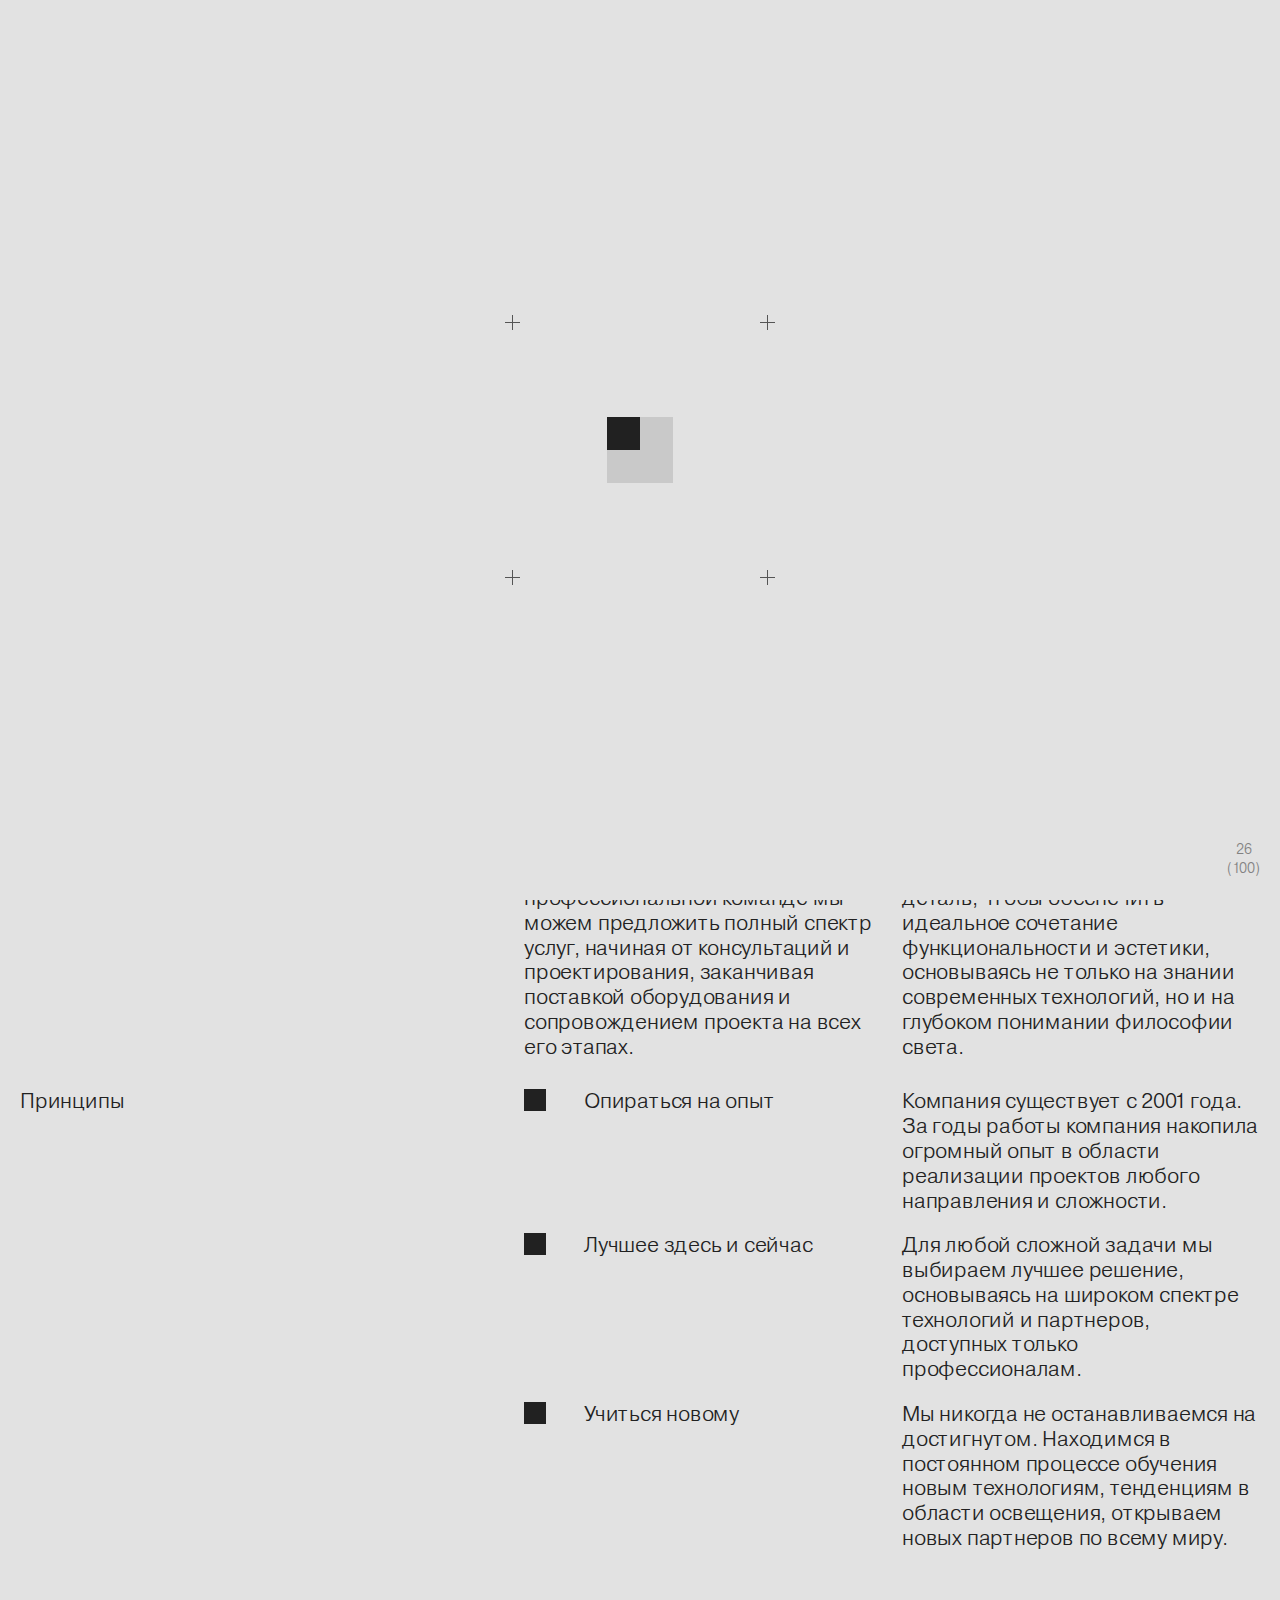
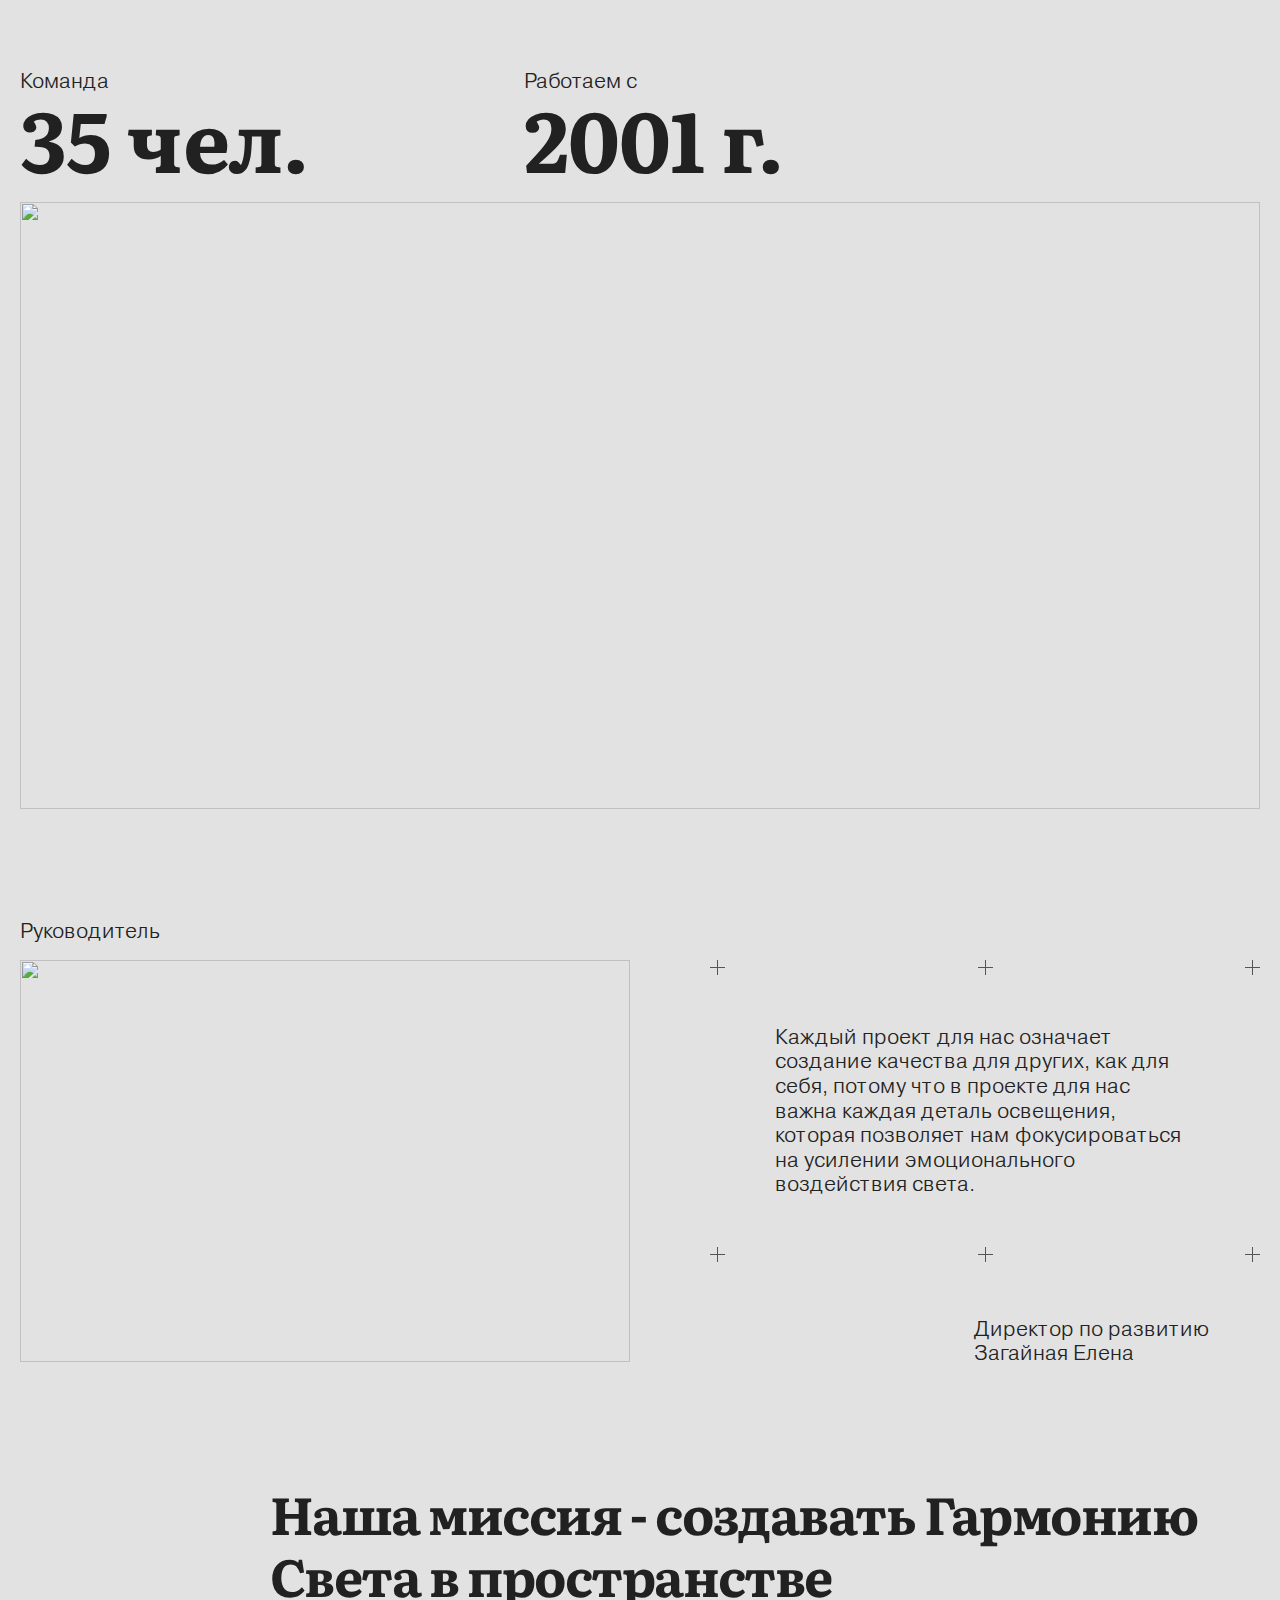
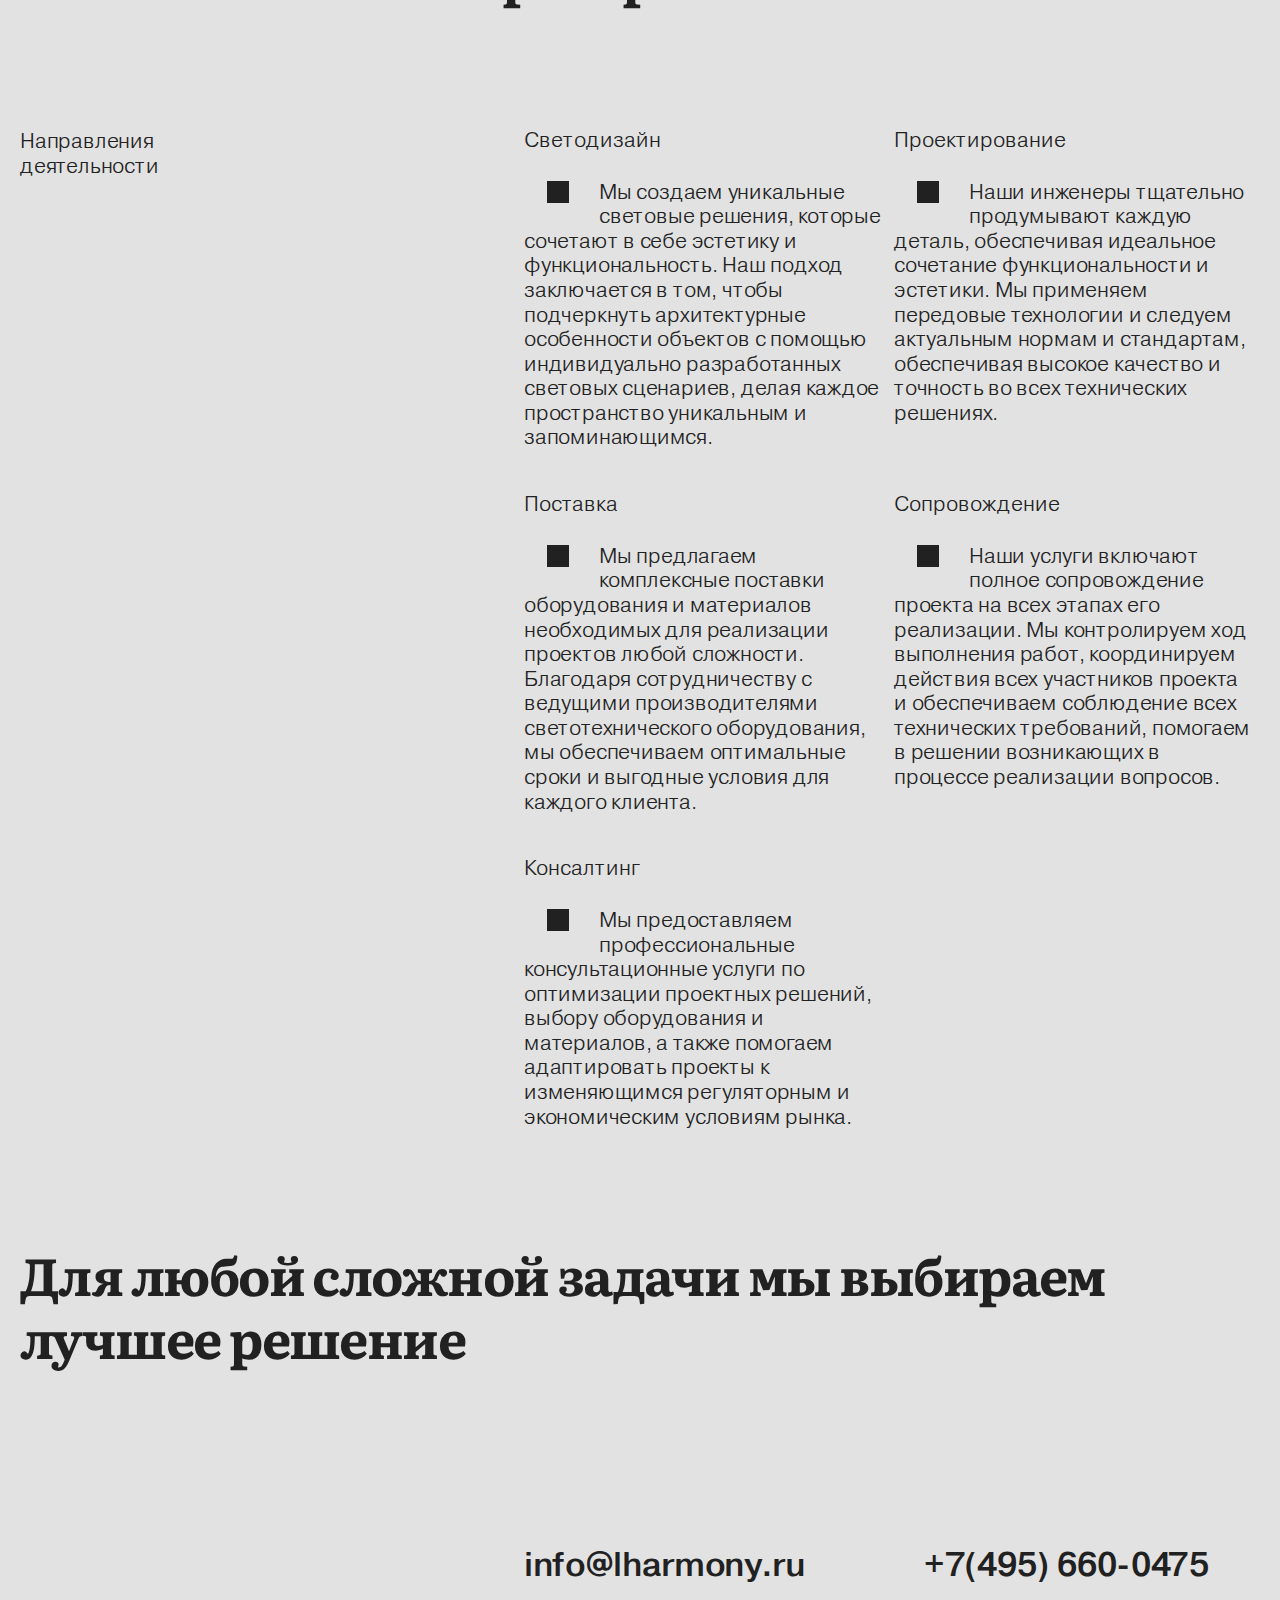
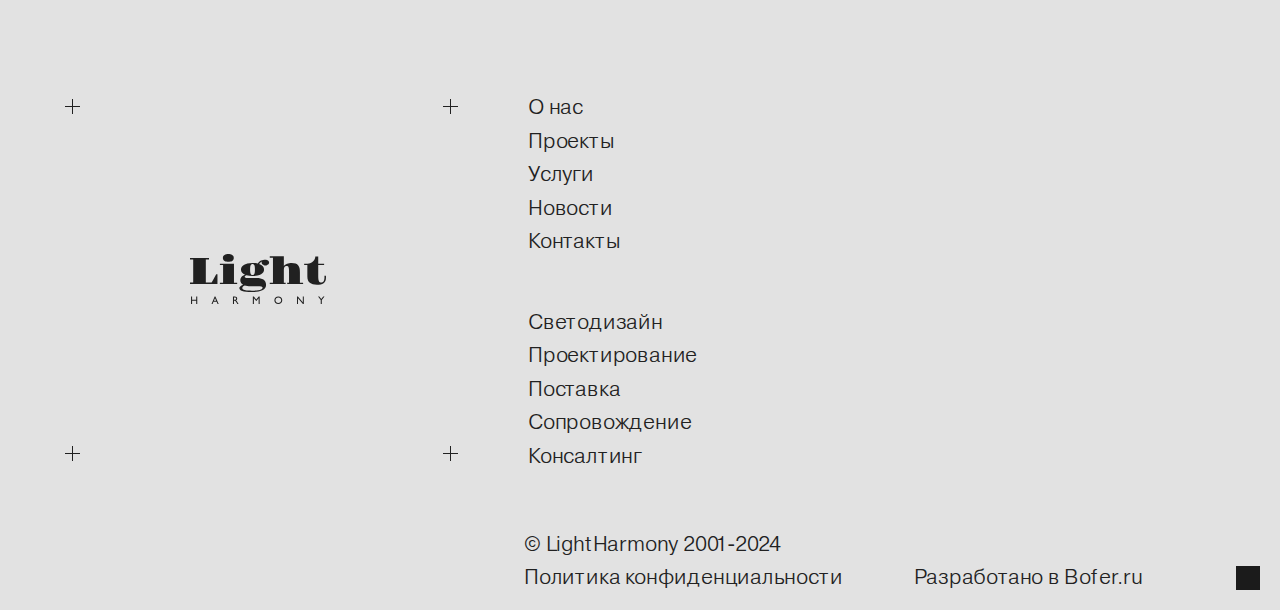
==== about-us-page.html @ 58718bfd "." ====
<!DOCTYPE html>
<html lang="ru">
  <head>
    <meta charset="UTF-8" />
    <meta name="viewport" content="width=device-width, initial-scale=1.0" />
    <title>Light Harmony</title>

    <link rel="stylesheet" href="css/libs/swiper-bundle.min.css" />

    <link rel="stylesheet" href="css/main.css" />
    <link rel="stylesheet" href="css/fonts.css" />
    <link rel="stylesheet" href="css/reset.css" />
    <link rel="stylesheet" href="css/header/header.css" />
    <link rel="stylesheet" href="css/footer/footer.css" />
    <link rel="stylesheet" href="css/preloader/preloader.css" />
    <link rel="stylesheet" href="css/options/options.css" />

    <link rel="stylesheet" href="css/about-us-page/about-us-page.css" />
  </head>

  <body>
    <div class="page">
      <div id="followBig" class="follow follow-big"></div>
      <div id="followSmall" class="follow follow-small"></div>
      <div class="up-click">
        <svg
          width="12"
          height="11"
          viewBox="0 0 12 11"
          fill="none"
          xmlns="http://www.w3.org/2000/svg"
        >
          <path
            d="M1.05217 6.16048L0.271529 5.37984L5.65121 0.000155992L11.0309 5.37982L10.2417 6.16896L7.75556 3.68277L6.20275 2.04511L6.2282 10.7595L5.10814 10.7595L5.07421 2.05359L3.45351 3.75915L1.05217 6.16048Z"
            fill="#C9C9C9"
          />
        </svg>
      </div>
      <div class="preloader">
        <div class="preloader__anim">
          <div id="squaresAnim" class="preloader__squares squares-anim">
            <div class="squares-anim__square squares-anim__square"></div>
          </div>
        </div>
        <div id="load-number">
          <span>0</span>
          (100)
        </div>
      </div>
      <div id="headerOptions" class="header__options options-header">
        <div class="options-header__row">
          <div id="burderHeader1" class="header__burger burder-header active">
            <span></span>
            <span></span>
            <span></span>
          </div>
          <div class="settings">
            <div class="setting">
              <label for="darkMode">Тёмный режим</label>
              <input type="checkbox" id="darkMode" class="toggle" />
            </div>
            <div class="setting">
              <label for="orangeTheme">Оранжевая тема</label>
              <input type="checkbox" id="orangeTheme" class="toggle" />
            </div>
            <div class="setting">
              <label for="animation">Анимация</label>
              <input type="checkbox" id="animation" class="toggle" checked />
            </div>
          </div>
          <div class="sliders">
            <div class="slider">
              <label for="generalLight">Общий свет</label>
              <input
                type="range"
                id="generalLight"
                min="0"
                max="100"
                value="50"
                class="slider-range"
              />
            </div>
            <div class="slider">
              <label for="accentLight">Акцентный свет</label>
              <input
                type="range"
                id="accentLight"
                min="0"
                max="100"
                value="50"
                class="slider-range"
              />
            </div>
            <div class="slider">
              <label for="fontBrightness">Яркость шрифтов</label>
              <input
                type="range"
                id="fontBrightness"
                min="0"
                max="100"
                value="50"
                class="slider-range"
              />
            </div>
          </div>
        </div>
      </div>
      <div class="wrapper">
        <header class="header">
  
          <div class="header__container container">
            <div class="header__logo">
              <div class="header__logo-inner">
                <a href="#"><svg width="136" height="50" viewBox="0 0 136 50" fill="none" xmlns="http://www.w3.org/2000/svg">
                  <path d="M0 28.5879H3.19935V5.49768H0V4.06828H18.995V5.49768H15.814V28.5879H21.6276L26.2164 20.2498H27.4596V30.0356H0V28.5879Z" fill="#212121"/>
                  <path d="M38.3374 7.78837C37.6305 7.78837 36.948 7.72118 36.2898 7.58679C35.6317 7.44019 35.0527 7.21417 34.553 6.90875C34.0533 6.5911 33.6511 6.18794 33.3464 5.69926C33.0417 5.21058 32.8894 4.61194 32.8894 3.90335C32.8894 3.19476 33.0417 2.59612 33.3464 2.10744C33.6511 1.60654 34.0533 1.20338 34.553 0.897954C35.0527 0.58031 35.6317 0.354295 36.2898 0.219907C36.948 0.0733023 37.6305 0 38.3374 0C39.0321 0 39.7086 0.0733023 40.3667 0.219907C41.0249 0.354295 41.6038 0.58031 42.1035 0.897954C42.6032 1.20338 43.0054 1.60043 43.3101 2.08912C43.6148 2.5778 43.7672 3.17643 43.7672 3.88502C43.7672 4.59361 43.6148 5.19836 43.3101 5.69926C43.0054 6.18794 42.6032 6.5911 42.1035 6.90875C41.6038 7.21417 41.0249 7.44019 40.3667 7.58679C39.7086 7.72118 39.0321 7.78837 38.3374 7.78837ZM29.8911 28.7162H33.0905V10.9587H29.8911V9.63926H43.9683V28.7162H47.1676V30.0356H29.8911V28.7162Z" fill="#212121"/>
                  <path d="M49.3249 34.1222C49.3249 33.5358 49.6235 32.9616 50.2207 32.3996C50.8301 31.8377 51.8295 31.3123 53.219 30.8236C51.2933 29.7974 50.3304 28.2886 50.3304 26.2972C50.3304 25.7108 50.4218 25.1427 50.6047 24.5929C50.7875 24.031 51.0678 23.5056 51.4456 23.0169C51.8356 22.5283 52.3232 22.0945 52.9082 21.7158C53.5054 21.3371 54.2062 21.0317 55.0106 20.7995C53.6821 20.2253 52.6766 19.4923 51.9941 18.6005C51.3116 17.6964 50.9703 16.6641 50.9703 15.5034C50.9703 14.636 51.2019 13.8053 51.665 13.0112C52.1403 12.2171 52.8533 11.5207 53.804 10.922C54.7547 10.3112 55.9552 9.82862 57.4056 9.47433C58.8559 9.12003 60.5623 8.94289 62.5245 8.94289C63.5483 8.94289 64.499 8.99175 65.3765 9.08949C66.2663 9.18723 67.095 9.32772 67.8629 9.51098C68.2529 8.83904 68.7221 8.26484 69.2706 7.78837C69.8191 7.31191 70.4163 6.92096 71.0622 6.61554C71.7204 6.31011 72.4151 6.08409 73.1464 5.93749C73.8777 5.79088 74.6211 5.71758 75.3768 5.71758C75.9009 5.71758 76.3884 5.79699 76.8394 5.95582C77.2903 6.10242 77.6803 6.304 78.0094 6.56056C78.3507 6.81712 78.6188 7.11644 78.8138 7.45851C79.0088 7.80059 79.1063 8.1671 79.1063 8.55805C79.1063 8.94899 79.0088 9.31551 78.8138 9.65758C78.6188 9.99966 78.3507 10.299 78.0094 10.5555C77.6803 10.8121 77.2903 11.0198 76.8394 11.1786C76.3884 11.3252 75.9009 11.3985 75.3768 11.3985C74.8649 11.3985 74.3774 11.3252 73.9142 11.1786C73.4633 11.0198 73.0672 10.8121 72.7259 10.5555C72.3846 10.299 72.1165 9.99966 71.9215 9.65758C71.7265 9.31551 71.629 8.94899 71.629 8.55805C71.629 8.24041 71.7021 7.92276 71.8484 7.60512C71.3243 7.82503 70.8246 8.12434 70.3492 8.50307C69.8861 8.8818 69.49 9.34605 69.1609 9.89582C70.7697 10.4456 71.9885 11.203 72.8173 12.1682C73.6583 13.1211 74.0788 14.2329 74.0788 15.5034C74.0788 16.493 73.8228 17.391 73.3109 18.1973C72.799 19.0036 72.0495 19.6939 71.0622 20.2681C70.0872 20.8423 68.8806 21.2882 67.4424 21.6059C66.0042 21.9113 64.3649 22.064 62.5245 22.064C60.2088 22.064 58.2283 21.8258 56.5829 21.3493C55.8882 21.4837 55.4006 21.6731 55.1203 21.9174C54.8522 22.1617 54.7181 22.4122 54.7181 22.6687C54.7181 22.8398 54.779 23.0108 54.9009 23.1819C55.0228 23.3529 55.2544 23.5056 55.5956 23.64C55.9491 23.7744 56.4305 23.8905 57.0399 23.9882C57.6493 24.0737 58.4476 24.1165 59.4349 24.1165H66.7842C68.1249 24.1165 69.362 24.2325 70.4955 24.4647C71.629 24.6846 72.604 25.0572 73.4206 25.5825C74.2494 26.0956 74.8954 26.7859 75.3585 27.6533C75.8217 28.5207 76.0532 29.5958 76.0532 30.8786C76.0532 31.9781 75.8034 32.9677 75.3037 33.8474C74.8161 34.7392 74.0117 35.4967 72.8904 36.1197C71.7813 36.7428 70.3249 37.2193 68.521 37.5491C66.7172 37.879 64.5112 38.0439 61.9029 38.0439C59.636 38.0439 57.7042 37.9401 56.1075 37.7324C54.5231 37.5247 53.2251 37.2437 52.2135 36.8894C51.2141 36.5351 50.4828 36.1197 50.0196 35.6433C49.5565 35.1668 49.3249 34.6598 49.3249 34.1222ZM62.5245 20.9278C62.9877 20.9278 63.3716 20.8301 63.6763 20.6346C63.9932 20.4269 64.243 20.1093 64.4259 19.6817C64.6087 19.2419 64.7367 18.6799 64.8098 17.9957C64.8829 17.3116 64.9195 16.4808 64.9195 15.5034C64.9195 14.5261 64.8829 13.6953 64.8098 13.0112C64.7367 12.327 64.6087 11.7711 64.4259 11.3435C64.243 10.9037 63.9932 10.5861 63.6763 10.3906C63.3716 10.1829 62.9877 10.0791 62.5245 10.0791C62.0614 10.0791 61.6714 10.1829 61.3545 10.3906C61.0498 10.5861 60.806 10.9037 60.6232 11.3435C60.4404 11.7711 60.3063 12.327 60.221 13.0112C60.1479 13.6953 60.1113 14.5261 60.1113 15.5034C60.1113 16.4808 60.1479 17.3116 60.221 17.9957C60.3063 18.6799 60.4404 19.2419 60.6232 19.6817C60.806 20.1093 61.0498 20.4269 61.3545 20.6346C61.6714 20.8301 62.0614 20.9278 62.5245 20.9278ZM52.25 33.939C52.25 34.1222 52.2866 34.3177 52.3597 34.5254C52.445 34.7331 52.6035 34.9408 52.8351 35.1485C53.0788 35.3562 53.414 35.5516 53.8406 35.7349C54.2793 35.9181 54.8583 36.0831 55.5774 36.2297C56.2965 36.3763 57.174 36.4924 58.21 36.5779C59.246 36.6634 60.483 36.7062 61.9212 36.7062C63.6397 36.7062 65.1632 36.6328 66.4917 36.4862C67.8202 36.3396 68.9354 36.1381 69.8373 35.8815C70.7514 35.6372 71.4401 35.3378 71.9032 34.9835C72.3785 34.6415 72.6162 34.2688 72.6162 33.8657C72.6162 33.2793 72.1835 32.8517 71.3182 32.5829C70.4528 32.3263 69.2036 32.1981 67.5704 32.1981H60.3124C59.2155 32.1981 58.21 32.137 57.2959 32.0148C56.3818 31.8926 55.5469 31.7155 54.7912 31.4834C53.8528 31.8743 53.1946 32.2714 52.8168 32.6745C52.4389 33.0899 52.25 33.5114 52.25 33.939Z" fill="#212121"/>
                  <path d="M79.7645 28.7162H82.9638V3.64679H79.7645V2.32735H93.8416V11.9849C94.2317 11.5085 94.7009 11.0809 95.2494 10.7021C95.81 10.3234 96.4255 10.0058 97.0958 9.74921C97.7662 9.48044 98.4792 9.27886 99.2348 9.14447C100.003 9.01008 100.789 8.94289 101.593 8.94289C103.251 8.94289 104.616 9.16279 105.688 9.60261C106.773 10.0302 107.626 10.6472 108.248 11.4535C108.869 12.2476 109.302 13.2189 109.546 14.3673C109.79 15.5034 109.912 16.774 109.912 18.179V28.7162H113.111V30.0356H97.2055V28.7162H99.0337V18.179C99.0337 16.9206 98.9972 15.8944 98.924 15.1003C98.8509 14.294 98.7229 13.6648 98.5401 13.2127C98.3573 12.7485 98.1135 12.4309 97.8088 12.2598C97.5041 12.0766 97.1202 11.9849 96.6571 11.9849C96.1939 11.9849 95.7856 12.0827 95.4322 12.2781C95.0787 12.4736 94.7801 12.7485 94.5364 13.1028C94.3048 13.4571 94.1281 13.8786 94.0062 14.3673C93.8965 14.8559 93.8416 15.3874 93.8416 15.9616V28.7162H95.6516V30.0356H79.7645V28.7162Z" fill="#212121"/>
                  <path d="M117.352 10.9587H114.153V9.63926H117.352C118.583 9.63926 119.686 9.43157 120.661 9.01619C121.649 8.58859 122.483 8.03882 123.166 7.36689C123.861 6.68273 124.391 5.91916 124.757 5.07619C125.122 4.23321 125.305 3.39023 125.305 2.54726H128.23V9.63926H134.117V10.9587H128.23V22.2473C128.23 23.5545 128.297 24.6235 128.431 25.4542C128.577 26.2728 128.779 26.9142 129.035 27.3784C129.303 27.8427 129.613 28.1603 129.967 28.3314C130.333 28.4902 130.735 28.5696 131.174 28.5696C131.6 28.5696 132.015 28.478 132.417 28.2947C132.819 28.0992 133.172 27.7938 133.477 27.3784C133.782 26.9508 134.026 26.4011 134.208 25.7291C134.391 25.045 134.483 24.2081 134.483 23.2185C134.483 22.9864 134.477 22.7482 134.464 22.5038C134.452 22.2473 134.434 21.9846 134.409 21.7158H135.945C135.982 22.3267 136 22.8825 136 23.3834C136 24.9106 135.787 26.1567 135.36 27.1219C134.946 28.0748 134.349 28.82 133.568 29.3576C132.788 29.8951 131.838 30.2617 130.716 30.4571C129.607 30.6526 128.358 30.7503 126.969 30.7503C125.409 30.7503 124.031 30.5976 122.837 30.2922C121.643 29.9868 120.637 29.5042 119.82 28.8445C119.004 28.1725 118.388 27.3112 117.974 26.2606C117.56 25.2099 117.352 23.9332 117.352 22.4305V10.9587Z" fill="#212121"/>
                  <path d="M6.20792 42.5651H7.25778V49.9158H6.20792V46.7166H2.08723V49.9158H1.03737V42.5651H2.08723V45.7432H6.20792V42.5651Z" fill="#212121"/>
                  <path d="M24.6592 42.523H25.3993L28.6802 49.9158H27.604L26.6277 47.7374H23.5096L22.5857 49.9158H21.5096L24.6592 42.523ZM26.1972 46.8008L25.0161 44.1384L23.919 46.8008H26.1972Z" fill="#212121"/>
                  <path d="M42.9582 49.9158V42.5651H44.7955C45.5374 42.5651 46.1253 42.7492 46.5593 43.1176C46.9967 43.4859 47.2154 43.984 47.2154 44.6119C47.2154 45.0399 47.1087 45.41 46.8952 45.7222C46.6817 46.0344 46.3755 46.2676 45.9766 46.422C46.2111 46.5763 46.4403 46.7868 46.6642 47.0534C46.8882 47.32 47.2032 47.7848 47.6091 48.4478C47.8646 48.8652 48.0693 49.1792 48.2233 49.3896L48.6117 49.9158H47.3624L47.0422 49.4317C47.0317 49.4142 47.0107 49.3844 46.9792 49.3423L46.7745 49.0529L46.449 48.5162L46.0973 47.9426C45.8803 47.641 45.6809 47.4007 45.4989 47.2218C45.3204 47.0429 45.1577 46.9148 45.0107 46.8377C44.8672 46.757 44.624 46.7166 44.2811 46.7166H44.0081V49.9158H42.9582ZM44.3231 43.4596H44.0081V45.78H44.407C44.939 45.78 45.3029 45.7344 45.4989 45.6432C45.6984 45.552 45.8523 45.4152 45.9608 45.2328C46.0728 45.0469 46.1288 44.8364 46.1288 44.6014C46.1288 44.3699 46.0676 44.1612 45.9451 43.9752C45.8226 43.7858 45.6494 43.6525 45.4254 43.5753C45.2049 43.4982 44.8375 43.4596 44.3231 43.4596Z" fill="#212121"/>
                  <path d="M68.7008 42.5651H69.6771V49.9158H68.622V44.1962L66.3648 47.0376H66.1706L63.8924 44.1962V49.9158H62.8426V42.5651H63.8294L66.2704 45.5853L68.7008 42.5651Z" fill="#212121"/>
                  <path d="M88.3016 42.4598C89.4355 42.4598 90.3786 42.8194 91.131 43.5385C91.8869 44.2576 92.2649 45.1591 92.2649 46.2431C92.2649 47.327 91.8834 48.225 91.1205 48.9371C90.3611 49.6457 89.4023 50 88.2439 50C87.1381 50 86.2159 49.6457 85.4775 48.9371C84.7426 48.225 84.3752 47.334 84.3752 46.2641C84.3752 45.1662 84.7461 44.2576 85.488 43.5385C86.2299 42.8194 87.1678 42.4598 88.3016 42.4598ZM88.3436 43.4596C87.5038 43.4596 86.8126 43.7227 86.2702 44.2489C85.7312 44.775 85.4618 45.4468 85.4618 46.2641C85.4618 47.0569 85.733 47.7164 86.2754 48.2426C86.8178 48.7687 87.4968 49.0318 88.3121 49.0318C89.131 49.0318 89.8134 48.7635 90.3594 48.2268C90.9088 47.6901 91.1835 47.0218 91.1835 46.222C91.1835 45.4433 90.9088 44.7891 90.3594 44.2594C89.8134 43.7262 89.1415 43.4596 88.3436 43.4596Z" fill="#212121"/>
                  <path d="M112.816 42.5651H113.813V49.9158H112.91L108.007 44.2594V49.9158H107.021V42.5651H107.871L112.816 48.2689V42.5651Z" fill="#212121"/>
                  <path d="M133.241 42.5651H134.511L131.803 46.0273V49.9158H130.726V46.0273L128.018 42.5651H129.288L131.251 45.1013L133.241 42.5651Z" fill="#212121"/>
                  </svg></a>
                
                  
              </div>
            </div>
            <div class="header__btns">
              <div id="headerOptionsBtn1" class="header__options-btn">
                <svg width="13" height="11" viewBox="0 0 13 11" fill="none" xmlns="http://www.w3.org/2000/svg">
<rect x="13" y="1" width="1" height="13" transform="rotate(90 13 1)" fill="#555555"/>
<rect x="13" y="5" width="1" height="13" transform="rotate(90 13 5)" fill="#555555"/>
<rect x="13" y="9" width="1" height="13" transform="rotate(90 13 9)" fill="#555555"/>
<rect x="10" width="1" height="3" fill="#555555"/>
<rect x="2" y="4" width="1" height="3" fill="#555555"/>
<rect x="10" y="8" width="1" height="3" fill="#555555"/>
</svg>

              </div>
              <div class="header__search">
                <input
                  class="header__search-input"
                  type="text"
                  placeholder="Новости"
                />
                <div class="header__search-btn">
                  <svg width="9" height="9" viewBox="0 0 9 9" fill="none" xmlns="http://www.w3.org/2000/svg">
<path d="M7.41163 1.27072L8.51562 1.27072L8.51562 8.87874L0.907625 8.87874L0.907625 7.76274L4.42362 7.76274L6.67962 7.82274L0.499625 1.67872L1.29163 0.886718L7.47163 7.01874L7.41163 4.66672L7.41163 1.27072Z" fill="#555555"/>
</svg>

                </div>
              </div>
            </div>
            <nav class="header__nav">
              <div id="burderHeader" class="header__burger burder-header">
                <span></span>
                <span></span>
                <span></span>
              </div>
              <div id="menu" class="header__menu menu">
                <ul class="menu__list">
                  <li class="active"><a href="/about-us-page.html">О нас</a></li>
                  <li><a href="/projects-page.html">Проекты</a></li>
                  <li class="menu__dropdown dropdown">
                    <a href="/service-page.html" class="dropdown__btn">Услуги</a>
                    <ul class="dropdown__menu">
                      <li><a href="#">Светодизайн</a></li>
                      <li><a href="#">Проектирование</a></li>
                      <li><a href="#">Поставка</a></li>
                      <li><a href="#">Сопровождение</a></li>
                      <li><a href="#">Консалтинг</a></li>
                    </ul>
                  </li>
                  <li><a href="/contacts-page.html">Контакты</a></li>
                </ul>
                <div class="header__bottom-mob">
                  <div class="header__lang lang">
                    <div class="lang__dropdown dropdown">
                      <div class="dropdown__btn">ru</div>
                      <ul class="dropdown__menu">
                        <li class="dropdown__btn"><a href="#">en</a></li>
                      </ul>
                      <ul class="dropdown__menu-mobile dropdown__menu">
                        <li class="dropdown__btn active"><a href="#">ru</a></li>
                        <li class="dropdown__btn"><a href="#">en</a></li>
                      </ul>
                    </div>
                  </div>
                  <div id="headerOptionsBtn2" class="header__options-btn">
                    <svg width="13" height="11" viewBox="0 0 13 11" fill="none" xmlns="http://www.w3.org/2000/svg">
<rect x="13" y="1" width="1" height="13" transform="rotate(90 13 1)" fill="#555555"/>
<rect x="13" y="5" width="1" height="13" transform="rotate(90 13 5)" fill="#555555"/>
<rect x="13" y="9" width="1" height="13" transform="rotate(90 13 9)" fill="#555555"/>
<rect x="10" width="1" height="3" fill="#555555"/>
<rect x="2" y="4" width="1" height="3" fill="#555555"/>
<rect x="10" y="8" width="1" height="3" fill="#555555"/>
</svg>

                  </div>
                </div>
              </div>
            </nav>
          </div>
        </header>
        <main class="main about-us-page internal-page">
          <div class="about-us-page__container container">
            <section class="about-us-page__title">
              <h1 class="title-h1">
                Реализуем светотехнические проекты с 2001 года
              </h1>
            </section>
            <section class="sec1-about-us-page">
              <div class="sec1-about-us-page__first-row sec1-about-us-page__row">
                <div class="sec1-about-us-page__left">
                  <p>О компании</p>
                </div>
                <div class="sec1-about-us-page__right">
                  <p class="sec1-about-us-page__right-bigger-paragraph">
                    В нашей компании мы убеждены, что свет - нечто гораздо
                    большее, чем просто светильники. Он создает атмосферу, в
                    которой вы живете, трудитесь, творите и отдыхаете. Работая над
                    проектами домов, офисов, музеев, парков или ресторанов, мы
                    стремимся наполнить их жизнью. Наша цель - превратить каждое
                    из этих пространств в источник вдохновения, комфорта и эмоций.
                  </p>
                  <div class="sec1-about-us-page__row-inner">
                    <p></p>
                    <p>
                      Благодаря более чем 20-ти летнему опыту и профессиональной
                      команде мы можем предложить полный спектр услуг, начиная от
                      консультаций и проектирования, заканчивая поставкой
                      оборудования и сопровождением проекта на всех его этапах.
                    </p>
                    <p>
                      Наши инженеры и дизайнеры тщательно прорабатывают каждую
                      деталь, чтобы обеспечить идеальное сочетание
                      функциональности и эстетики, основываясь не только на знании
                      современных технологий, но и на глубоком понимании философии
                      света.
                    </p>
                  </div>
                </div>
              </div>
              <div class="sec1-about-us-page__second-row sec1-about-us-page__row">
                <div class="sec1-about-us-page__left">
                  <p>Принципы</p>
                </div>
                <div class="sec1-about-us-page__right">
                  <div class="sec1-about-us-page__row-inner">
                    <div>
                      <p class="sec1-about-us-page__point">Опираться на опыт</p>
                    </div>
                    <div>
                      <p>
                        Компания существует с 2001 года. За годы работы компания
                        накопила огромный опыт в области реализации проектов любого
                        направления и сложности.
                      </p>
                    </div>
                    <div class="_last"></div>
                  </div>
                  <div class="sec1-about-us-page__row-inner">
                    <div>
                      <p class="sec1-about-us-page__point">Лучшее здесь и сейчас</p>
                    </div>
                    <div>
                      <p>
                        Для любой сложной задачи мы выбираем лучшее решение,
                        основываясь на широком спектре технологий и партнеров,
                        доступных только профессионалам.
                      </p>
                    </div>
                    <div class="_last"></div>
                  </div>
                  <div class="sec1-about-us-page__row-inner">
                    <div>
                      <p class="sec1-about-us-page__point">Учиться новому</p>
                    </div>
                    <div>
                      <p>
                        Мы никогда не останавливаемся на достигнутом. Находимся в
                        постоянном процессе обучения новым технологиям, тенденциям в
                        области освещения, открываем новых партнеров по всему миру.
                      </p>
                    </div>
                    <div class="_last"></div>
                  </div>
                </div>
              </div>
              <div class="sec1-about-us-page__third-row sec1-about-us-page__row">
                <div class="sec1-about-us-page__left">
                  <span>Команда</span>
                  <span class="sec1-about-us-page__left-big-text">35 чел.</span>
                </div>
                <div class="sec1-about-us-page__right">
                  <p class="sec1-about-us-page__row-with-text">
                    <span>Работаем с</span>
                    <span class="sec1-about-us-page__left-big-text">2001 г.</span>
                  </p>
                </div>
              </div>
            </section>
            <section class="about-us-page__big-image">
              <img src="images/about-us-page/1.jpg" alt="" />
            </section>
            <section class="about-us-page__director director-about-us-page">
              <div class="director-about-us-page__title">Руководитель</div>
              <div class="director-about-us-page__row">
                <div class="director-about-us-page__left">
                  <div class="director-about-us-page__image">
                    <img src="images/about-us-page/director.png" alt="" />
                  </div>
                </div>
                <div class="director-about-us-page__right">
                  <div class="director-about-us-page__quote">
                    Каждый проект для нас означает создание качества для других,
                    как для себя, потому что в проекте для нас важна каждая деталь
                    освещения, которая позволяет нам фокусироваться на усилении
                    эмоционального воздействия света.
                  </div>
                  <div class="director-about-us-page__name">
                    Директор по развитию
                    <br />
                    Загайная Елена
                  </div>
                </div>
              </div>
            </section>
            <section class="about-us-page__last last-about-us-page">
              <h2
                class="last-about-us-page__title last-about-us-page__title--top title-h2"
              >
                Наша миссия - создавать Гармонию Света в пространстве
              </h2>
              <div class="last-about-us-page__content">
                <div class="last-about-us-page__left">
                  <span>Направления деятельности</span>
                </div>
                <div class="last-about-us-page__right">
                  <div class="last-about-us-page__row">
                    <div class="last-about-us-page__item item-last-about-us-page">
                      <div class="item-last-about-us-page__title">
                        Светодизайн
                      </div>
                      <div class="item-last-about-us-page__text">
                        <div class="item-last-about-us-page__el"></div>
                        Мы создаем уникальные световые решения, которые сочетают в
                        себе эстетику и функциональность. Наш подход заключается в
                        том, чтобы подчеркнуть архитектурные особенности объектов
                        с помощью индивидуально разработанных световых сценариев,
                        делая каждое пространство уникальным и запоминающимся.
                      </div>
                    </div>
                    <div class="last-about-us-page__item item-last-about-us-page">
                      <div class="item-last-about-us-page__title">
                        Проектирование
                      </div>
                      <div class="item-last-about-us-page__text">
                        <div class="item-last-about-us-page__el"></div>
                        Наши инженеры тщательно продумывают каждую деталь,
                        обеспечивая идеальное сочетание функциональности и
                        эстетики. Мы применяем передовые технологии и следуем
                        актуальным нормам и стандартам, обеспечивая высокое
                        качество и точность во всех технических решениях.
                      </div>
                    </div>
                    <div class="last-about-us-page__item item-last-about-us-page">
                      <div class="item-last-about-us-page__title">Поставка</div>
                      <div class="item-last-about-us-page__text">
                        <div class="item-last-about-us-page__el"></div>
                        Мы предлагаем комплексные поставки оборудования и
                        материалов необходимых для реализации проектов любой
                        сложности. Благодаря сотрудничеству с ведущими
                        производителями светотехнического оборудования, мы
                        обеспечиваем оптимальные сроки и выгодные условия для
                        каждого клиента.
                      </div>
                    </div>
                    <div class="last-about-us-page__item item-last-about-us-page">
                      <div class="item-last-about-us-page__title">
                        Сопровождение
                      </div>
                      <div class="item-last-about-us-page__text">
                        <div class="item-last-about-us-page__el"></div>
                        Наши услуги включают полное сопровождение проекта на всех
                        этапах его реализации. Мы контролируем ход выполнения
                        работ, координируем действия всех участников проекта и
                        обеспечиваем соблюдение всех технических требований,
                        помогаем в решении возникающих в процессе реализации
                        вопросов.
                      </div>
                    </div>
                    <div class="last-about-us-page__item item-last-about-us-page">
                      <div class="item-last-about-us-page__title">Консалтинг</div>
                      <div class="item-last-about-us-page__text">
                        <div class="item-last-about-us-page__el"></div>
                        Мы предоставляем профессиональные консультационные услуги
                        по оптимизации проектных решений, выбору оборудования и
                        материалов, а также помогаем адаптировать проекты к
                        изменяющимся регуляторным и экономическим условиям рынка.
                      </div>
                    </div>
                  </div>
                </div>
              </div>
              <h2
                class="last-about-us-page__title last-about-us-page__title--bottom title-h2"
              >
                Для любой сложной задачи мы выбираем лучшее решение
              </h2>
            </section>
          </div>
        </main>
        <footer class="footer">
          <div class="footer__container container">
            <div class="footer__logo logo-footer">
              <div class="logo-footer__inner">
                <svg width="136" height="50" viewBox="0 0 136 50" fill="none" xmlns="http://www.w3.org/2000/svg">
                  <path d="M0 28.5879H3.19935V5.49768H0V4.06828H18.995V5.49768H15.814V28.5879H21.6276L26.2164 20.2498H27.4596V30.0356H0V28.5879Z" fill="#212121"/>
                  <path d="M38.3374 7.78837C37.6305 7.78837 36.948 7.72118 36.2898 7.58679C35.6317 7.44019 35.0527 7.21417 34.553 6.90875C34.0533 6.5911 33.6511 6.18794 33.3464 5.69926C33.0417 5.21058 32.8894 4.61194 32.8894 3.90335C32.8894 3.19476 33.0417 2.59612 33.3464 2.10744C33.6511 1.60654 34.0533 1.20338 34.553 0.897954C35.0527 0.58031 35.6317 0.354295 36.2898 0.219907C36.948 0.0733023 37.6305 0 38.3374 0C39.0321 0 39.7086 0.0733023 40.3667 0.219907C41.0249 0.354295 41.6038 0.58031 42.1035 0.897954C42.6032 1.20338 43.0054 1.60043 43.3101 2.08912C43.6148 2.5778 43.7672 3.17643 43.7672 3.88502C43.7672 4.59361 43.6148 5.19836 43.3101 5.69926C43.0054 6.18794 42.6032 6.5911 42.1035 6.90875C41.6038 7.21417 41.0249 7.44019 40.3667 7.58679C39.7086 7.72118 39.0321 7.78837 38.3374 7.78837ZM29.8911 28.7162H33.0905V10.9587H29.8911V9.63926H43.9683V28.7162H47.1676V30.0356H29.8911V28.7162Z" fill="#212121"/>
                  <path d="M49.3249 34.1222C49.3249 33.5358 49.6235 32.9616 50.2207 32.3996C50.8301 31.8377 51.8295 31.3123 53.219 30.8236C51.2933 29.7974 50.3304 28.2886 50.3304 26.2972C50.3304 25.7108 50.4218 25.1427 50.6047 24.5929C50.7875 24.031 51.0678 23.5056 51.4456 23.0169C51.8356 22.5283 52.3232 22.0945 52.9082 21.7158C53.5054 21.3371 54.2062 21.0317 55.0106 20.7995C53.6821 20.2253 52.6766 19.4923 51.9941 18.6005C51.3116 17.6964 50.9703 16.6641 50.9703 15.5034C50.9703 14.636 51.2019 13.8053 51.665 13.0112C52.1403 12.2171 52.8533 11.5207 53.804 10.922C54.7547 10.3112 55.9552 9.82862 57.4056 9.47433C58.8559 9.12003 60.5623 8.94289 62.5245 8.94289C63.5483 8.94289 64.499 8.99175 65.3765 9.08949C66.2663 9.18723 67.095 9.32772 67.8629 9.51098C68.2529 8.83904 68.7221 8.26484 69.2706 7.78837C69.8191 7.31191 70.4163 6.92096 71.0622 6.61554C71.7204 6.31011 72.4151 6.08409 73.1464 5.93749C73.8777 5.79088 74.6211 5.71758 75.3768 5.71758C75.9009 5.71758 76.3884 5.79699 76.8394 5.95582C77.2903 6.10242 77.6803 6.304 78.0094 6.56056C78.3507 6.81712 78.6188 7.11644 78.8138 7.45851C79.0088 7.80059 79.1063 8.1671 79.1063 8.55805C79.1063 8.94899 79.0088 9.31551 78.8138 9.65758C78.6188 9.99966 78.3507 10.299 78.0094 10.5555C77.6803 10.8121 77.2903 11.0198 76.8394 11.1786C76.3884 11.3252 75.9009 11.3985 75.3768 11.3985C74.8649 11.3985 74.3774 11.3252 73.9142 11.1786C73.4633 11.0198 73.0672 10.8121 72.7259 10.5555C72.3846 10.299 72.1165 9.99966 71.9215 9.65758C71.7265 9.31551 71.629 8.94899 71.629 8.55805C71.629 8.24041 71.7021 7.92276 71.8484 7.60512C71.3243 7.82503 70.8246 8.12434 70.3492 8.50307C69.8861 8.8818 69.49 9.34605 69.1609 9.89582C70.7697 10.4456 71.9885 11.203 72.8173 12.1682C73.6583 13.1211 74.0788 14.2329 74.0788 15.5034C74.0788 16.493 73.8228 17.391 73.3109 18.1973C72.799 19.0036 72.0495 19.6939 71.0622 20.2681C70.0872 20.8423 68.8806 21.2882 67.4424 21.6059C66.0042 21.9113 64.3649 22.064 62.5245 22.064C60.2088 22.064 58.2283 21.8258 56.5829 21.3493C55.8882 21.4837 55.4006 21.6731 55.1203 21.9174C54.8522 22.1617 54.7181 22.4122 54.7181 22.6687C54.7181 22.8398 54.779 23.0108 54.9009 23.1819C55.0228 23.3529 55.2544 23.5056 55.5956 23.64C55.9491 23.7744 56.4305 23.8905 57.0399 23.9882C57.6493 24.0737 58.4476 24.1165 59.4349 24.1165H66.7842C68.1249 24.1165 69.362 24.2325 70.4955 24.4647C71.629 24.6846 72.604 25.0572 73.4206 25.5825C74.2494 26.0956 74.8954 26.7859 75.3585 27.6533C75.8217 28.5207 76.0532 29.5958 76.0532 30.8786C76.0532 31.9781 75.8034 32.9677 75.3037 33.8474C74.8161 34.7392 74.0117 35.4967 72.8904 36.1197C71.7813 36.7428 70.3249 37.2193 68.521 37.5491C66.7172 37.879 64.5112 38.0439 61.9029 38.0439C59.636 38.0439 57.7042 37.9401 56.1075 37.7324C54.5231 37.5247 53.2251 37.2437 52.2135 36.8894C51.2141 36.5351 50.4828 36.1197 50.0196 35.6433C49.5565 35.1668 49.3249 34.6598 49.3249 34.1222ZM62.5245 20.9278C62.9877 20.9278 63.3716 20.8301 63.6763 20.6346C63.9932 20.4269 64.243 20.1093 64.4259 19.6817C64.6087 19.2419 64.7367 18.6799 64.8098 17.9957C64.8829 17.3116 64.9195 16.4808 64.9195 15.5034C64.9195 14.5261 64.8829 13.6953 64.8098 13.0112C64.7367 12.327 64.6087 11.7711 64.4259 11.3435C64.243 10.9037 63.9932 10.5861 63.6763 10.3906C63.3716 10.1829 62.9877 10.0791 62.5245 10.0791C62.0614 10.0791 61.6714 10.1829 61.3545 10.3906C61.0498 10.5861 60.806 10.9037 60.6232 11.3435C60.4404 11.7711 60.3063 12.327 60.221 13.0112C60.1479 13.6953 60.1113 14.5261 60.1113 15.5034C60.1113 16.4808 60.1479 17.3116 60.221 17.9957C60.3063 18.6799 60.4404 19.2419 60.6232 19.6817C60.806 20.1093 61.0498 20.4269 61.3545 20.6346C61.6714 20.8301 62.0614 20.9278 62.5245 20.9278ZM52.25 33.939C52.25 34.1222 52.2866 34.3177 52.3597 34.5254C52.445 34.7331 52.6035 34.9408 52.8351 35.1485C53.0788 35.3562 53.414 35.5516 53.8406 35.7349C54.2793 35.9181 54.8583 36.0831 55.5774 36.2297C56.2965 36.3763 57.174 36.4924 58.21 36.5779C59.246 36.6634 60.483 36.7062 61.9212 36.7062C63.6397 36.7062 65.1632 36.6328 66.4917 36.4862C67.8202 36.3396 68.9354 36.1381 69.8373 35.8815C70.7514 35.6372 71.4401 35.3378 71.9032 34.9835C72.3785 34.6415 72.6162 34.2688 72.6162 33.8657C72.6162 33.2793 72.1835 32.8517 71.3182 32.5829C70.4528 32.3263 69.2036 32.1981 67.5704 32.1981H60.3124C59.2155 32.1981 58.21 32.137 57.2959 32.0148C56.3818 31.8926 55.5469 31.7155 54.7912 31.4834C53.8528 31.8743 53.1946 32.2714 52.8168 32.6745C52.4389 33.0899 52.25 33.5114 52.25 33.939Z" fill="#212121"/>
                  <path d="M79.7645 28.7162H82.9638V3.64679H79.7645V2.32735H93.8416V11.9849C94.2317 11.5085 94.7009 11.0809 95.2494 10.7021C95.81 10.3234 96.4255 10.0058 97.0958 9.74921C97.7662 9.48044 98.4792 9.27886 99.2348 9.14447C100.003 9.01008 100.789 8.94289 101.593 8.94289C103.251 8.94289 104.616 9.16279 105.688 9.60261C106.773 10.0302 107.626 10.6472 108.248 11.4535C108.869 12.2476 109.302 13.2189 109.546 14.3673C109.79 15.5034 109.912 16.774 109.912 18.179V28.7162H113.111V30.0356H97.2055V28.7162H99.0337V18.179C99.0337 16.9206 98.9972 15.8944 98.924 15.1003C98.8509 14.294 98.7229 13.6648 98.5401 13.2127C98.3573 12.7485 98.1135 12.4309 97.8088 12.2598C97.5041 12.0766 97.1202 11.9849 96.6571 11.9849C96.1939 11.9849 95.7856 12.0827 95.4322 12.2781C95.0787 12.4736 94.7801 12.7485 94.5364 13.1028C94.3048 13.4571 94.1281 13.8786 94.0062 14.3673C93.8965 14.8559 93.8416 15.3874 93.8416 15.9616V28.7162H95.6516V30.0356H79.7645V28.7162Z" fill="#212121"/>
                  <path d="M117.352 10.9587H114.153V9.63926H117.352C118.583 9.63926 119.686 9.43157 120.661 9.01619C121.649 8.58859 122.483 8.03882 123.166 7.36689C123.861 6.68273 124.391 5.91916 124.757 5.07619C125.122 4.23321 125.305 3.39023 125.305 2.54726H128.23V9.63926H134.117V10.9587H128.23V22.2473C128.23 23.5545 128.297 24.6235 128.431 25.4542C128.577 26.2728 128.779 26.9142 129.035 27.3784C129.303 27.8427 129.613 28.1603 129.967 28.3314C130.333 28.4902 130.735 28.5696 131.174 28.5696C131.6 28.5696 132.015 28.478 132.417 28.2947C132.819 28.0992 133.172 27.7938 133.477 27.3784C133.782 26.9508 134.026 26.4011 134.208 25.7291C134.391 25.045 134.483 24.2081 134.483 23.2185C134.483 22.9864 134.477 22.7482 134.464 22.5038C134.452 22.2473 134.434 21.9846 134.409 21.7158H135.945C135.982 22.3267 136 22.8825 136 23.3834C136 24.9106 135.787 26.1567 135.36 27.1219C134.946 28.0748 134.349 28.82 133.568 29.3576C132.788 29.8951 131.838 30.2617 130.716 30.4571C129.607 30.6526 128.358 30.7503 126.969 30.7503C125.409 30.7503 124.031 30.5976 122.837 30.2922C121.643 29.9868 120.637 29.5042 119.82 28.8445C119.004 28.1725 118.388 27.3112 117.974 26.2606C117.56 25.2099 117.352 23.9332 117.352 22.4305V10.9587Z" fill="#212121"/>
                  <path d="M6.20792 42.5651H7.25778V49.9158H6.20792V46.7166H2.08723V49.9158H1.03737V42.5651H2.08723V45.7432H6.20792V42.5651Z" fill="#212121"/>
                  <path d="M24.6592 42.523H25.3993L28.6802 49.9158H27.604L26.6277 47.7374H23.5096L22.5857 49.9158H21.5096L24.6592 42.523ZM26.1972 46.8008L25.0161 44.1384L23.919 46.8008H26.1972Z" fill="#212121"/>
                  <path d="M42.9582 49.9158V42.5651H44.7955C45.5374 42.5651 46.1253 42.7492 46.5593 43.1176C46.9967 43.4859 47.2154 43.984 47.2154 44.6119C47.2154 45.0399 47.1087 45.41 46.8952 45.7222C46.6817 46.0344 46.3755 46.2676 45.9766 46.422C46.2111 46.5763 46.4403 46.7868 46.6642 47.0534C46.8882 47.32 47.2032 47.7848 47.6091 48.4478C47.8646 48.8652 48.0693 49.1792 48.2233 49.3896L48.6117 49.9158H47.3624L47.0422 49.4317C47.0317 49.4142 47.0107 49.3844 46.9792 49.3423L46.7745 49.0529L46.449 48.5162L46.0973 47.9426C45.8803 47.641 45.6809 47.4007 45.4989 47.2218C45.3204 47.0429 45.1577 46.9148 45.0107 46.8377C44.8672 46.757 44.624 46.7166 44.2811 46.7166H44.0081V49.9158H42.9582ZM44.3231 43.4596H44.0081V45.78H44.407C44.939 45.78 45.3029 45.7344 45.4989 45.6432C45.6984 45.552 45.8523 45.4152 45.9608 45.2328C46.0728 45.0469 46.1288 44.8364 46.1288 44.6014C46.1288 44.3699 46.0676 44.1612 45.9451 43.9752C45.8226 43.7858 45.6494 43.6525 45.4254 43.5753C45.2049 43.4982 44.8375 43.4596 44.3231 43.4596Z" fill="#212121"/>
                  <path d="M68.7008 42.5651H69.6771V49.9158H68.622V44.1962L66.3648 47.0376H66.1706L63.8924 44.1962V49.9158H62.8426V42.5651H63.8294L66.2704 45.5853L68.7008 42.5651Z" fill="#212121"/>
                  <path d="M88.3016 42.4598C89.4355 42.4598 90.3786 42.8194 91.131 43.5385C91.8869 44.2576 92.2649 45.1591 92.2649 46.2431C92.2649 47.327 91.8834 48.225 91.1205 48.9371C90.3611 49.6457 89.4023 50 88.2439 50C87.1381 50 86.2159 49.6457 85.4775 48.9371C84.7426 48.225 84.3752 47.334 84.3752 46.2641C84.3752 45.1662 84.7461 44.2576 85.488 43.5385C86.2299 42.8194 87.1678 42.4598 88.3016 42.4598ZM88.3436 43.4596C87.5038 43.4596 86.8126 43.7227 86.2702 44.2489C85.7312 44.775 85.4618 45.4468 85.4618 46.2641C85.4618 47.0569 85.733 47.7164 86.2754 48.2426C86.8178 48.7687 87.4968 49.0318 88.3121 49.0318C89.131 49.0318 89.8134 48.7635 90.3594 48.2268C90.9088 47.6901 91.1835 47.0218 91.1835 46.222C91.1835 45.4433 90.9088 44.7891 90.3594 44.2594C89.8134 43.7262 89.1415 43.4596 88.3436 43.4596Z" fill="#212121"/>
                  <path d="M112.816 42.5651H113.813V49.9158H112.91L108.007 44.2594V49.9158H107.021V42.5651H107.871L112.816 48.2689V42.5651Z" fill="#212121"/>
                  <path d="M133.241 42.5651H134.511L131.803 46.0273V49.9158H130.726V46.0273L128.018 42.5651H129.288L131.251 45.1013L133.241 42.5651Z" fill="#212121"/>
                  </svg>
              </div>
            </div>
            <div class="footer__main">
              <div class="footer__top">
                <ul>
                  <li>
                    <a href=""> info@lharmony.ru </a>
                  </li>
                  <li>
                    <a href=""> +7(495) 660-0475 </a>
                  </li>
                </ul>
              </div>
              <div class="footer__menu footer__menu1">
                <ul>
                  <li>
                    <a href="">О нас</a>
                  </li>
                  <li>
                    <a href="">Проекты</a>
                  </li>
                  <li>
                    <a href="">Услуги</a>
                  </li>
                  <li>
                    <a href="">Новости</a>
                  </li>
                  <li>
                    <a href="">Контакты</a>
                  </li>
                </ul>
              </div>
              <div class="footer__menu footer__menu2">
                <ul>
                  <li>
                    <a href="">Светодизайн</a>
                  </li>
                  <li>
                    <a href="">Проектирование</a>
                  </li>
                  <li>
                    <a href="">Поставка</a>
                  </li>
                  <li>
                    <a href="">Сопровождение</a>
                  </li>
                  <li>
                    <a href="">Консалтинг</a>
                  </li>
                </ul>
              </div>
              <div class="footer__bottom">
                <ul>
                  <li><a href="">© LightHarmony 2001-2024 </a></li>
                  <li><a href="">Политика конфиденциальности</a></li>
                  <li><a href="">Разработано в Bofer.ru</a></li>
                </ul>
              </div>
            </div>
          </div>
        </footer>
      </div>
    </div>

    <script src="js/libs/jquery-3.7.1.min.js"></script>
    <script src="js/libs/swiper-bundle.min.js"></script>

    <script src="js/header.js"></script>
    <script src="js/options.js"></script>
    <script src="js/cursor.js"></script>

    <script src="js/script.js"></script>
  </body>
</html>
---- css/main.css ----
:root {
    /*фон страницы в светлой теме*/
    --light-theme-bg: rgba(226, 226, 226, 1);
    /*тёмный текст светлой темы*/
    --light-theme-dark-text: rgba(33, 33, 33, 1);
    /*светлый текст светлой темы*/
    --light-theme-light-text: rgba(129, 129, 129, 1);
    /*тёмные фоны в светлой теме*/
    --light-theme-dark-grey: rgba(85, 85, 85, 1);
    /*серые фоны в светлой теме*/
    --light-theme-grey-bg: rgba(201, 201, 201, 1);
    /*фоны полей в форме*/
    --light-theme-form: rgba(217, 217, 217, 1);
    /*квадраты в баннерах на главной*/
    --light-theme-banner: rgba(27, 27, 27, 1);
    /*проект в работе (текст)*/
    --light-theme-progress-text: rgba(139, 139, 139, 1);
    /*проект в работе (бордер)*/
    --light-theme-progress-border: rgba(168, 168, 168, 1);

    /*оранжевые элементы*/
    --orange-theme: rgba(245, 95, 36, 1);

    /*красные элементы*/
    --red-theme: rgba(235, 35, 5, 1);

    /*фон страницы в тёмной теме*/
    --dark-theme-bg: rgba(33, 33, 33, 1);
    /*тёмный фон в тёмной теме*/
    --dark-theme-dark-bg: rgba(78, 78, 78, 1);
    /*текст в тёмной теме*/
    --dark-theme-light-text: rgba(219, 219, 219, 1);

    --light-theme-options-bg: rgba(33, 33, 33, 1);
    --light-theme-options-text: rgba(226, 226, 226, 1);
    --dark-theme-options-bg: rgba(226, 226, 226, 1);
    --dark-theme-options-text: rgba(78, 78, 78, 1);
}

body {
    background-color: var(--light-theme-bg);
}
body.overflow-hidden {
    overflow: hidden;
}
body a {
    color: var(--light-theme-dark-text);
}
body.dark-active {
    background-color: var(--dark-theme-bg);
}
body.dark-active a {
    color: var(--dark-theme-light-text);
}

@media (max-width: 1279px) {
    body.dark-active a {
        color: var(--light-theme-dark-text);
    }
}

body.dark-active .main * {
    color: var(--dark-theme-light-text);
}
body.dark-active .menu__list {
    color: var(--dark-theme-light-text);
}
body.dark-active .footer__main * {
    color: var(--dark-theme-light-text) !important;
}
body.dark-active .item-banners__name::before {
    background-color: var(--dark-theme-light-text);
}
body.dark-active .intro__anim::before,
body.dark-active .logo-footer {
    background:
        url("../images/cross-white.png") 0 0/15px 15px no-repeat,
        url("../images/cross-white.png") 0 100%/15px 15px no-repeat,
        url("../images/cross-white.png") 100% 0/15px 15px no-repeat,
        url("../images/cross-white.png") 100% 100%/15px 15px no-repeat;
}
body.dark-active .quote-project-page__text span {
    background:
        url("../images/cross-white.png") 0 0/15px 15px no-repeat,
        url("../images/cross-white.png") 0 100%/15px 15px no-repeat,
        url("../images/cross-white.png") 50% 0%/15px 15px no-repeat,
        url("../images/cross-white.png") 50% 100%/15px 15px no-repeat,
        url("../images/cross-white.png") 100% 0/15px 15px no-repeat,
        url("../images/cross-white.png") 100% 100%/15px 15px no-repeat;
    max-width: 100%;
}
body.dark-active .header-projects-page__filter span svg path {
    fill: var(--dark-theme-light-text);
}
body.dark-active .options-header {
    background-color: var(--dark-theme-options-bg);
}
body.dark-active .options-header * {
    color: var(--dark-theme-options-text);
}
body.dark-active .options-header .toggle {
    background-color: var(--light-theme-grey-bg);
}
body.dark-active .options-header input[type="range"] {
    background: var(--light-theme-grey-bg);
}
body.dark-active .options-header input[type="range"]::-webkit-slider-thumb {
    background-color: var(--light-theme-dark-text);
}
body.dark-active .header__search {
    background-color: var(--light-theme-dark-grey);
}
body.dark-active .header__lang .dropdown__btn,
body.dark-active .header__lang .dropdown__btn a {
    background-color: var(--light-theme-dark-grey);
    color: var(--dark-theme-light-text);
}

@media (max-width: 1279px) {
    body.dark-active .header__lang .dropdown__btn:not(.active),
    body.dark-active .header__lang .dropdown__btn:not(.active) a {
        background-color: var(--light-theme-bg);
        color: var(--light-theme-dark-grey);
    }
}

body.dark-active .header__options-btn {
    background-color: var(--light-theme-dark-grey);
}
body.dark-active .header__search-input::placeholder {
    color: var(--dark-theme-light-text);
}
body.dark-active .list-projects__more-btn span {
    background-color: var(--dark-theme-light-text);
}
body.dark-active .swiper-pagination-bullets .swiper-pagination-bullet {
    background-color: var(--dark-theme-light-text);
}
body.dark-active .swiper-suppliers__icon {
    background-color: transparent;
}
body.dark-active .swiper-suppliers__icon:hover {
    background-color: var(--orange-theme);
}
body.dark-active .footer__container .footer__main .footer__menu a:hover {
    background-color: var(--dark-theme-light-text);
    color: var(--dark-theme-bg) !important;
}
body.dark-active .up-click::after {
    background-color: var(--dark-theme-light-text);
}
body.dark-active .up-click svg path {
    fill: var(--light-theme-dark-text);
}
body.dark-active #headerOptionsBtn1 svg rect {
    fill: var(--light-theme-bg);
}
body.dark-active #headerOptionsBtn2 svg rect {
    fill: var(--light-theme-bg);
}
body.dark-active .header__search-btn svg path {
    fill: var(--light-theme-bg);
}
body.dark-active .header__logo-inner svg path {
    fill: var(--light-theme-bg);
}
body.dark-active .logo-footer__inner svg path {
    fill: var(--light-theme-bg);
}
body.dark-active .dropdown__menu * {
    color: var(--dark-theme-dark-bg);
}
body.dark-active .last-about-us-page__item:hover .item-last-about-us-page__el {
    background-color: var(--dark-theme-dark-bg);
}
body.dark-active .item-last-about-us-page__el::before {
    background-color: var(--dark-theme-light-text);
}
body.dark-active .item-last-about-us-page__el::after {
    background: url("../images/arrow-black.svg") 0 0 / 100% 100% no-repeat;
    transform: translate(-50%, -50%) rotate(0deg);
}
body.dark-active .project-page__media-desc-item a span::before {
    background-color: var(--dark-theme-light-text);
}
body.dark-active .item-projects-page__loc::before {
    background: url("../images/loc-white.svg") 0 0 / 100% 100% no-repeat;
}
body.dark-active .project-page__media-desc-item a:hover span {
    background-color: var(--dark-theme-dark-bg);
}
body.dark-active .sec1-about-us-page__point::before {
    background-color: var(--dark-theme-light-text);
}
body.dark-active .contacts-page__right ul li a::before {
    background-color: var(--dark-theme-light-text);
}
body.dark-active .contacts-page__right ul li a::after {
    background-color: var(--dark-theme-dark-bg);
}
body.dark-active .question-contacts-page__input {
    background-color: var(--dark-theme-dark-bg);
}
body.dark-active .question-contacts-page__textarea textarea {
    background-color: var(--dark-theme-dark-bg);
}
body.dark-active .question-contacts-page__input,
body.dark-active .question-contacts-page__input::placeholder {
    color: var(--dark-theme-light-text);
}
body.dark-active .question-contacts-page__textarea textarea,
body.dark-active .question-contacts-page__textarea textarea::placeholder {
    color: var(--dark-theme-light-text);
}
body.dark-active .question-contacts-page__textarea-footer input[type="checkbox"] {
    border-color: var(--dark-theme-light-text);
}
body.dark-active .question-contacts-page__textarea-footer button {
    background-color: var(--dark-theme-light-text);
    color: var(--dark-theme-dark-bg);
}
body.dark-active .question-contacts-page__textarea-footer input[type="checkbox"]:checked::before {
    background: url("../../images/arrow-checkbox-white.svg") 0 0 / 100% 100% no-repeat;
}
body.dark-active .toggle:checked::before {
    background-color: var(--light-theme-banner);
}

body.orange-active .title-h2 span,
body.orange-active .internal-page .title-h1 span {
    border-bottom: 15px solid var(--orange-theme);
}
body.orange-active .logo-footer__inner {
    position: relative;
}
body.orange-active .logo-footer__inner::before {
    content: "";
    position: absolute;
    top: 50%;
    left: 50%;
    background-color: var(--orange-theme);
    width: 150%;
    height: 250%;
    transform: translate(-50%, -50%);
    z-index: -1;
}

.page {
    overflow: hidden;
    position: relative;
}

.wrapper {
    display: flex;
    flex-direction: column;
    min-height: 100%;
    position: relative;
    transition: all 0.5s ease 0s;
}
@media (min-width: 1280px) {
    body.reduce-width .wrapper {
        margin: 0 20px;
        position: relative;
    }
    body::before,
    body::after {
        content: "";
        position: absolute;
        top: 0;
        width: 0;
        height: 100%;
        background-color: var(--light-theme-options-bg);
        transition: all 0.5s ease 0s;
    }
    body::before {
        left: 0;
    }
    body::after {
        right: 0;
    }
    body.reduce-width::before {
        width: 20px;
    }
    body.reduce-width::after {
        width: 20px;
    }
    body.reduce-width .header {
        border-radius: 10px;
    }
    body.dark-active::before,
    body.dark-active::after {
        background-color: var(--light-theme-bg);
    }
}

.main {
    flex: 1 1 auto;
}

.main * {
    color: var(--light-theme-dark-text);
    font-family: "Pragmatica";
    font-weight: 300;
}

.container {
    width: 1920px;
    max-width: 100%;
    margin: 0 auto;
    padding: 0 20px;

    @media (max-width: 1279px) {
        padding: 0 10px;
    }
}

h1.title-h1 span {
    font-family: "Literata";
    font-weight: 800;
    font-size: 104px;
    line-height: 120%;
    color: var(--light-theme-dark-text);
    letter-spacing: -0.03em;
}

@media (max-width: 1919px) {
    h1.title-h1 span {
        font-size: 84px;
        letter-spacing: -0.02em;
    }
}

@media (max-width: 1279px) {
    h1.title-h1 span {
        font-size: 50px;
    }
}

@media (max-width: 639px) {
    h1.title-h1 span {
        font-size: 26px;
        font-weight: 700;
    }
}

h2.title-h2 span {
    font-family: "Literata";
    font-weight: 700;
    font-size: 64px;
    line-height: 120%;
    color: var(--light-theme-dark-text);
    letter-spacing: -0.03em;
}

@media (max-width: 1279px) {
    h2.title-h2 span {
        font-size: 50px;
    }
}

@media (max-width: 639px) {
    h2.title-h2 span {
        font-size: 26px;
        letter-spacing: -0.02em;
        font-weight: 700;
    }
}

.internal-page {
    padding-top: 180px;
    padding-bottom: 180px;
}

@media (max-width: 1279px) {
    .internal-page {
        padding-top: 145px;
        padding-bottom: 145px;
    }
}

@media (max-width: 639px) {
    .internal-page {
        padding-top: 115px;
        padding-bottom: 115px;
    }
}

.follow {
    border-radius: 50%;
    position: absolute;
    z-index: 99;
    transform: translate(-50%, -50%);
    pointer-events: none;
}

@media (max-width: 992px) {
    .follow {
        display: none;
    }
}

.follow-big {
    width: 69px;
    height: 69px;
    border: 1px solid var(--orange-theme);
    transition: all 0.15s ease 0s;
}

.follow-small {
    width: 15px;
    height: 15px;
    background-color: var(--orange-theme);
    transition: all 0.1s ease 0s;
}

.up-click {
    position: absolute;
    bottom: 9px;
    right: 9px;
    width: 46px;
    height: 46px;
    cursor: pointer;
    z-index: 99;
}

@media (max-width: 992px) {
    .up-click {
        bottom: 9px;
        right: 9px;
    }
}

.up-click::before {
    content: "";
    position: absolute;
    top: 50%;
    left: 50%;
    width: 0;
    height: 0;
    background-color: var(--light-theme-grey-bg);
    transform: translate(-50%, -50%);
    z-index: 1;
    opacity: 0;
    transition: all 0.3s ease 0s;
}

.up-click::after {
    content: "";
    position: absolute;
    top: 50%;
    left: 50%;
    width: 24px;
    height: 24px;
    background-color: var(--light-theme-banner);
    transform: translate(-50%, -50%);
    z-index: 2;
}

.up-click:hover::before {
    opacity: 1;
    width: 46px;
    height: 46px;
}

.up-click svg {
    position: absolute;
    top: 50%;
    left: 50%;
    transform: translate(-50%, -50%) rotate(0deg);
    z-index: 99;
    opacity: 0;
    transition: all 0.1s ease 0s;
}
.up-click:hover svg {
    opacity: 1;
}
---- css/fonts.css ----
@font-face {
    font-family: "Gravitas One";
    src: url('../fonts/GravitasOne/GravitasOne.eot');
    src: local('GravitasOne'), local('../fonts/GravitasOne/GravitasOne'),
        url('../fonts/GravitasOne/GravitasOne.eot?#iefix') format('embedded-opentype'),
        url('../fonts/GravitasOne/GravitasOne.woff') format('woff'),
        url('../fonts/GravitasOne/GravitasOne.ttf') format('truetype');
    font-weight: 700;
    font-style: normal;
    font-display: swap;
}

@font-face {
    font-family: "Literata";
    src: url('../fonts/Literata_Bold/Literata_Bold.eot');
    src: local('Literata_Bold'), local('../fonts/Literata_Bold/Literata_Bold'),
        url('../fonts/Literata_Bold/Literata_Bold.eot?#iefix') format('embedded-opentype'),
        url('../fonts/Literata_Bold/Literata_Bold.woff') format('woff'),
        url('../fonts/Literata_Bold/Literata_Bold.ttf') format('truetype');
    font-weight: 700;
    font-style: normal;
    font-display: swap;
}

@font-face {
    font-family: "Literata";
    src: url('../fonts/Literata_ExtraBold/Literata_ExtraBold.eot');
    src: local('Literata_ExtraBold'), local('../fonts/Literata_ExtraBold/Literata_ExtraBold'),
        url('../fonts/Literata_ExtraBold/Literata_ExtraBold.eot?#iefix') format('embedded-opentype'),
        url('../fonts/Literata_ExtraBold/Literata_ExtraBold.woff') format('woff'),
        url('../fonts/Literata_ExtraBold/Literata_ExtraBold.ttf') format('truetype');
    font-weight: 800;
    font-style: normal;
    font-display: swap;
}

@font-face {
    font-family: "Pragmatica";
    src: url('../fonts/Pragmatica_Bold/Pragmatica_Bold.eot');
    src: local('Pragmatica_Bold'), local('../fonts/Pragmatica_Bold/Pragmatica_Bold'),
        url('../fonts/Pragmatica_Bold/Pragmatica_Bold.eot?#iefix') format('embedded-opentype'),
        url('../fonts/Pragmatica_Bold/Pragmatica_Bold.woff') format('woff'),
        url('../fonts/Pragmatica_Bold/Pragmatica_Bold.ttf') format('truetype');
    font-weight: 700;
    font-style: normal;
    font-display: swap;
}

@font-face {
    font-family: "Pragmatica";
    src: url('../fonts/Pragmatica_Book/Pragmatica_Book.eot');
    src: local('Pragmatica_Book'), local('../fonts/Pragmatica_Book/Pragmatica_Book'),
        url('../fonts/Pragmatica_Book/Pragmatica_Book.eot?#iefix') format('embedded-opentype'),
        url('../fonts/Pragmatica_Book/Pragmatica_Book.woff') format('woff'),
        url('../fonts/Pragmatica_Book/Pragmatica_Book.ttf') format('truetype');
    font-weight: 900;
    font-style: normal;
    font-display: swap;
}

@font-face {
    font-family: "Pragmatica";
    src: url('../fonts/Pragmatica_Light/Pragmatica_Light.eot');
    src: local('Pragmatica_Light'), local('../fonts/Pragmatica_Light/Pragmatica_Light'),
        url('../fonts/Pragmatica_Light/Pragmatica_Light.eot?#iefix') format('embedded-opentype'),
        url('../fonts/Pragmatica_Light/Pragmatica_Light.woff') format('woff'),
        url('../fonts/Pragmatica_Light/Pragmatica_Light.ttf') format('truetype');
    font-weight: 300;
    font-style: normal;
    font-display: swap;
}

@font-face {
    font-family: "Pragmatica";
    src: url('../fonts/Pragmatica_Medium/Pragmatica_Medium.eot');
    src: local('Pragmatica_Medium'), local('../fonts/Pragmatica_Medium/Pragmatica_Medium'),
        url('../fonts/Pragmatica_Medium/Pragmatica_Medium.eot?#iefix') format('embedded-opentype'),
        url('../fonts/Pragmatica_Medium/Pragmatica_Medium.woff') format('woff'),
        url('../fonts/Pragmatica_Medium/Pragmatica_Medium.ttf') format('truetype');
    font-weight: 500;
    font-style: normal;
    font-display: swap;
}
---- css/header/header.css ----
.header {
  position: absolute;
  z-index: 12;
  top: 0;
  left: 0;
  width: 100%;
}
.header a:hover {
  color: var(--orange-theme);
}
.header * {
  font-family: "Pragmatica";
  font-size: 21px;
  line-height: 117%;
  letter-spacing: -0.01em;
  font-weight: 300;
}
.header__container {
  display: flex;
  align-items: center;
  padding-top: 12px;
  padding-bottom: 20px;
}
@media (max-width: 1919px) {
  .header__container {
    padding-top: 10px;
  }
}
@media (max-width: 1279px) {
  .header__container {
    padding-top: 0;
  }
}
@media (max-width: 639px) {
  .header__container {
    justify-content: space-between;
  }
}
.header__logo {
  flex: 0 1 760px;
}
@media (max-width: 1279px) {
  .header__logo {
    flex: 0 1 33.333%;
  }
}
.header__logo-inner {
  width: 136px;
  margin-top: 15px;
}
@media (max-width: 1279px) {
  .header__logo-inner {
    width: 120px;
  }
}
@media (max-width: 639px) {
  .header__logo-inner {
    width: 95px;
  }
}
.header__logo-inner svg {
  width: 100%;
}
.header__btns {
  display: flex;
  align-items: center;
  flex: 1 0 auto;
}
@media (max-width: 1279px) {
  .header__btns {
    flex: 0 1 32.5%;
    justify-content: center;
  }
}
@media (max-width: 639px) {
  .header__btns {
    display: none;
  }
}
.header__options-btn {
  min-width: 30px;
  min-height: 30px;
  background-color: var(--light-theme-grey-bg);
  position: relative;
  display: flex;
  justify-content: center;
  align-items: center;
  cursor: pointer;
  transition: all 0.3s ease 0s;
}
.header__options-btn:hover {
  background-color: var(--dark-theme-dark-bg);
}
.header__options-btn:hover svg rect {
  fill: var(--light-theme-bg);
}
@media (max-width: 1279px) {
  .header__options-btn {
    width: 33px;
    height: 32px;
    background-color: var(--light-theme-bg);
    display: none;
  }
}
.header__options-btn svg {
  width: 10px;
  height: 10px;
}
.header__search {
  flex: 1 1 auto;
  position: relative;
  margin-left: 20px;
  min-height: 30px;
  background-color: var(--light-theme-grey-bg);
  transition: all 0.3s ease 0s;
}
.header__search:hover {
  background-color: var(--dark-theme-dark-bg);
}
.header__search:hover input {
  color: var(--light-theme-bg) !important;
}
.header__search:hover input::-moz-placeholder {
  color: var(--light-theme-bg) !important;
}
.header__search:hover input::placeholder {
  color: var(--light-theme-bg) !important;
}
.header__search:hover svg path {
  fill: var(--light-theme-bg);
}
@media (max-width: 1279px) {
  .header__search {
    margin-left: 10px;
    margin-top: 15px;
  }
}
.header__search-input {
  width: 100%;
  height: 100%;
  background-color: transparent;
  padding: 0 16px;
  font-weight: 300;
  font-size: 14px;
}
.header__search-btn {
  width: 16px;
  height: 16px;
  position: absolute;
  top: 50%;
  right: 8px;
  transform: translate(0, -50%);
  display: flex;
  justify-content: center;
  align-items: center;
}
.header__search svg {
  display: block;
  width: 8px;
  height: 8px;
}
.header__nav {
  flex: 0 1 760px;
  display: flex;
  align-items: center;
}
@media (max-width: 1279px) {
  .header__nav {
    justify-content: flex-end;
    flex: 1 1 auto;
  }
}
.header__lang .dropdown__btn {
  cursor: pointer;
  background-color: var(--light-theme-grey-bg);
  width: 33px;
  height: 32px;
  display: flex;
  justify-content: center;
  align-items: center;
  font-size: 15px;
}
@media (max-width: 1279px) {
  .header__lang .dropdown__btn {
    display: none;
  }
}
.header__lang .dropdown__btn a {
  font-size: 15px;
}
@media (max-width: 1279px) {
  .header__lang .dropdown__menu {
    display: none;
  }
}
.header__lang .dropdown__menu-mobile.dropdown__menu {
  display: none;
}
@media (max-width: 1279px) {
  .header__lang .dropdown__menu-mobile.dropdown__menu {
    display: flex;
    gap: 10px;
    position: relative;
    opacity: 1;
    visibility: visible;
  }
  .header__lang .dropdown__menu-mobile.dropdown__menu .dropdown__btn {
    display: flex;
    background-color: var(--light-theme-bg);
    color: var(--light-theme-dark-grey);
    font-size: 15px;
    width: 33px;
    height: 32px;
  }
  .header__lang .dropdown__menu-mobile.dropdown__menu .dropdown__btn a {
    font-size: 15px;
  }
  .header__lang .dropdown__menu-mobile.dropdown__menu .dropdown__btn.active {
    background-color: var(--light-theme-dark-grey);
  }
  .header__lang .dropdown__menu-mobile.dropdown__menu .dropdown__btn.active a {
    color: var(--light-theme-bg);
  }
}
@media (max-width: 1279px) {
  .header__bottom-mob {
    display: flex;
    justify-content: space-between;
    align-items: center;
    width: 100%;
  }
}
.header__bottom-mob .header__options-btn {
  display: none;
}
@media (max-width: 1270px) {
  .header__bottom-mob .header__options-btn {
    display: flex;
  }
}

.burder-header {
  display: none;
}
@media (max-width: 1279px) {
  .burder-header {
    margin-top: 15px;
    width: 44px;
    height: 44px;
    display: flex;
    justify-content: center;
    align-items: center;
    flex-direction: column;
    background-color: var(--light-theme-grey-bg);
  }
  .burder-header span {
    display: block;
    width: 22px;
    height: 1px;
    background-color: var(--light-theme-dark-grey);
    margin-top: 4px;
    transition: all 0.3s ease 0s;
    top: 0;
    position: relative;
  }
  .burder-header span:first-child {
    margin-top: 0;
  }
  .burder-header.active span:nth-child(1) {
    transform: rotate(45deg);
    top: 6px;
  }
  .burder-header.active span:nth-child(2) {
    opacity: 0;
  }
  .burder-header.active span:nth-child(3) {
    transform: rotate(-45deg);
    top: -4px;
  }
}
@media (max-width: 639px) {
  .burder-header {
    margin-top: 6px;
    width: 37px;
    height: 37px;
  }
}

.menu {
  flex: 1 1 auto;
  display: flex;
  justify-content: space-between;
  align-items: center;
}
@media (max-width: 1279px) {
  .menu {
    position: fixed;
    z-index: 12;
    top: 85px;
    right: 130%;
    flex-direction: column;
    background-color: var(--light-theme-grey-bg);
    width: 300px;
    height: 500px;
    transition: all 0.3s ease 0s;
    height: 80vh;
    padding: 45px 20px;
    align-items: flex-start;
  }
}
@media (max-width: 639px) {
  .menu {
    width: calc(100% - 20px);
    top: 60px;
    padding: 38px 20px 18px;
  }
  .menu .menu__dropdown .dropdown__menu > li a {
    font-size: 18px;
  }
}
@media (max-width: 1279px) {
  .menu.show {
    right: 10px;
  }
}
.menu__list {
  display: flex;
  justify-content: center;
  align-items: center;
  flex: 1 1 auto;
  padding: 0 5px;
}
@media (max-width: 1279px) {
  .menu__list {
    flex-direction: column;
    align-items: flex-start;
  }
}
@media (max-width: 992px) {
  .menu__list {
    justify-content: flex-start;
  }
}
.menu__list > li {
  padding: 10px 0;
  margin-left: 25px;
}
.menu__list > li > a {
  color: var(--light-theme-light-text);
}
.menu__list > li.active > a {
  color: var(--light-theme-dark-text);
}
@media (max-width: 1919px) {
  .menu__list > li {
    padding: 0;
    margin-left: 27px;
  }
}
@media (max-width: 1279px) {
  .menu__list > li {
    margin-left: 0;
    padding: 5px 0;
  }
}
.menu__list > li:first-child {
  margin-left: 0px;
}
.menu a {
  cursor: pointer;
}
.menu__dropdown .dropdown__menu {
  background-color: var(--light-theme-grey-bg);
  padding: 20px;
}
.menu__dropdown .dropdown__menu > li {
  margin-top: 10px;
}
.menu__dropdown .dropdown__menu > li:first-child {
  margin-top: 0px;
}

@media (max-width: 1919px) {
  .menu > li {
    margin-left: 27px;
  }
  .menu > li:first-child {
    margin-left: 0px;
  }
}
@media (max-width: 1279px) {
  .menu > li {
    padding: 10px 0;
    margin-left: 25px;
  }
  .menu > li:first-child {
    margin-left: 0px;
  }
  .menu__dropdown .dropdown__menu {
    padding: 20px;
  }
}
@media (max-width: 1279px) and (max-width: 1279px) {
  .menu__dropdown .dropdown__menu {
    padding: 10px 10px 0px 40px;
  }
}
@media (max-width: 1279px) {
  .menu__dropdown .dropdown__menu > li {
    margin-top: 9px;
  }
  .menu__dropdown .dropdown__menu > li:first-child {
    margin-top: 0px;
  }
}
.lang__dropdown {
  color: var(--light-theme-dark-grey);
}

.dropdown {
  position: relative;
}
.dropdown__menu {
  position: absolute;
  top: 100%;
  left: 0;
  opacity: 0;
  visibility: hidden;
  transition: all 0.3s ease 0s;
}
@media (max-width: 1279px) {
  .dropdown__menu {
    position: relative;
    top: 0;
    opacity: 1;
    visibility: visible;
    display: none;
  }
}
.dropdown:hover .dropdown__menu {
  opacity: 1;
  visibility: visible;
}
@media (max-width: 1279px) {
  .dropdown:hover .dropdown__menu {
    display: block;
  }
}

#headerOptions #burderHeader1 {
  position: absolute;
  top: 10px;
  right: 10px;
  display: none;
}
@media (max-width: 1279px) {
  #headerOptions #burderHeader1 {
    display: block;
    transition: all 0.3s ease 0s;
    width: 37px;
    height: 37px;
    margin-top: 0;
    width: 37px;
    height: 37px;
  }
  #headerOptions #burderHeader1 span:nth-child(1) {
    transform: translate(0, -50%) rotate(45deg);
    top: 50%;
    left: 22%;
  }
  #headerOptions #burderHeader1 span:nth-child(3) {
    transform: translate(0, -50%) rotate(-45deg);
    top: 23%;
    left: 23%;
  }
}

.homepage header.header ul.menu__list li > a {
  color: var(--light-theme-dark-text);
}/*# sourceMappingURL=header.css.map */
---- css/footer/footer.css ----
.footer {
  padding: 20px 0;
}
.footer * {
  font-family: "Pragmatica";
  font-weight: 300;
  font-size: 21px;
  line-height: 117%;
  letter-spacing: -0.01em;
}
.footer__container {
  display: flex;
  align-items: center;
}
.footer__logo {
  margin-top: 55px;
  margin-left: 70px;
  flex: 0 1 585px;
  min-height: 362px;
  display: flex;
  justify-content: center;
  align-items: center;
  background: url("../../images/cross.png") 0 0/15px 15px no-repeat, url("../../images/cross.png") 0 100%/15px 15px no-repeat, url("../../images/cross.png") 100% 0/15px 15px no-repeat, url("../../images/cross.png") 100% 100%/15px 15px no-repeat;
}
@media (max-width: 1919px) {
  .footer__logo {
    flex: 0 0 31.7%;
    margin-left: 45px;
    margin-top: 22px;
  }
}
@media (max-width: 1279px) {
  .footer__logo {
    flex: 0 0 43.55%;
    margin-left: 20px;
    margin-bottom: 17px;
    margin-top: 0;
    min-height: 330px;
  }
}
@media (max-width: 639px) {
  .footer__logo {
    display: none;
  }
}
.footer__main {
  padding-left: 100px;
}
@media (max-width: 1919px) {
  .footer__main {
    padding-left: 66px;
  }
}
@media (max-width: 1279px) {
  .footer__main {
    padding-left: 30px;
    max-width: 50%;
  }
}
@media (max-width: 639px) {
  .footer__main {
    padding-left: 0;
    max-width: 100%;
  }
}
.footer__top ul {
  display: flex;
  gap: 20px;
}
@media (max-width: 1279px) {
  .footer__top ul {
    flex-wrap: wrap;
    gap: 0;
  }
}
.footer__top ul li:first-child {
  width: 360px;
}
@media (max-width: 1919px) {
  .footer__top ul li:first-child {
    width: 380px;
  }
}
@media (max-width: 1279px) {
  .footer__top ul li:first-child {
    margin-bottom: 16px;
  }
}
.footer__top ul li a {
  font-weight: 400;
  font-size: 34px;
  line-height: 100%;
}
@media (max-width: 1279px) {
  .footer__top ul li a {
    font-size: 30px;
  }
}
@media (max-width: 639px) {
  .footer__top ul li a {
    font-size: 28px;
  }
}
@media (max-width: 1279px) {
  .footer__top ul li {
    flex: 1 1 45%;
  }
}
@media (max-width: 1199px) {
  .footer__top ul li {
    flex: 1 1 100%;
  }
}
.footer__menu a {
  display: block;
  padding: 3px 4px;
  transition: all 0.3s ease 0s;
  position: relative;
  max-width: 290px;
  margin-top: 3px;
}
@media (max-width: 1279px) {
  .footer__menu a {
    font-size: 18px;
  }
}
.footer__menu a:hover {
  background-color: var(--light-theme-dark-text);
  color: var(--light-theme-form);
}
.footer__menu a:hover::before {
  opacity: 1;
}
.footer__menu1 {
  margin-top: 105px;
}
@media (max-width: 1919px) {
  .footer__menu1 {
    margin-top: 110px;
  }
}
@media (max-width: 1279px) {
  .footer__menu1 {
    margin-top: 44px;
  }
}
@media (max-width: 639px) {
  .footer__menu1 {
    margin-top: 22px;
  }
}
.footer__menu2 {
  margin-top: 50px;
}
@media (max-width: 1919px) {
  .footer__menu2 {
    margin-top: 50px;
  }
}
@media (max-width: 1279px) {
  .footer__menu2 {
    margin-top: 44px;
  }
}
@media (max-width: 639px) {
  .footer__menu2 {
    margin-top: 22px;
  }
}
.footer__bottom {
  margin-top: 60px;
}
@media (max-width: 1279px) {
  .footer__bottom {
    margin-top: 64px;
  }
}
@media (max-width: 1279px) {
  .footer__bottom {
    margin-top: 44px;
  }
}
@media (max-width: 639px) {
  .footer__bottom {
    margin-top: 27px;
  }
}
.footer__bottom ul {
  display: flex;
}
@media (max-width: 1919px) {
  .footer__bottom ul {
    flex-wrap: wrap;
  }
}
@media (max-width: 992px) {
  .footer__bottom ul li a {
    font-size: 18px;
  }
}
.footer__bottom ul li:first-child {
  width: 382px;
}
@media (max-width: 1919px) {
  .footer__bottom ul li:first-child {
    flex: 1 1 100%;
    margin-bottom: 9px;
  }
}
.footer__bottom ul li:last-child {
  margin-left: 72px;
}
@media (max-width: 1279px) {
  .footer__bottom ul li:last-child {
    margin-left: 0;
    margin-bottom: 0;
  }
}
@media (max-width: 1279px) {
  .footer__bottom ul li {
    flex: 1 1 100%;
    margin-bottom: 9px;
  }
}

.logo-footer__inner {
  width: 144px;
  height: 52px;
}
@media (max-width: 992px) {
  .logo-footer__inner {
    width: 120px;
    height: 44px;
  }
}
.logo-footer__inner img {
  width: 100%;
  height: 100%;
}/*# sourceMappingURL=footer.css.map */
---- css/preloader/preloader.css ----
.preloader {
  position: fixed;
  z-index: 99;
  top: 0;
  left: 0;
  width: 100%;
  height: 100%;
  background-color: var(--light-theme-bg);
  animation: preloader 2s 1.7s ease forwards;
}
.preloader::before {
  content: "";
  position: absolute;
  bottom: 0;
  left: 0;
  width: 0;
  height: 5px;
  animation: load-line 3s 0s ease-out forwards;
  background-color: var(--light-theme-dark-text);
}
@keyframes load-line {
  0% {
    width: 0;
  }
  100% {
    width: 100%;
  }
}
.preloader #load-number {
  position: absolute;
  bottom: 25px;
  right: 20px;
  display: flex;
  flex-direction: column;
  align-items: center;
  color: var(--light-theme-light-text);
  font-weight: 300;
  font-size: 14px;
  font-family: "Pragmatica";
}
.preloader #load-number span {
  display: block;
  margin-bottom: 5px;
}
.preloader__anim {
  position: absolute;
  bottom: 50%;
  left: 50%;
  transform: translate(-50%, 50%);
  width: 270px;
  height: 270px;
  background: url("../../images/cross.svg") 0 0/15px 15px no-repeat, url("../../images/cross.svg") 0 100%/15px 15px no-repeat, url("../../images/cross.svg") 100% 0/15px 15px no-repeat, url("../../images/cross.svg") 100% 100%/15px 15px no-repeat;
  display: flex;
  justify-content: center;
  align-items: center;
  animation: preloader__anim 1.5s 3s ease forwards;
}
.preloader__squares {
  width: 66px;
  height: 66px;
  background-color: var(--light-theme-grey-bg);
  animation: preloader__squares 1s 2.2s ease forwards;
  position: relative;
}

.squares-anim__square {
  background-color: var(--light-theme-dark-text);
  position: absolute;
  top: 0;
  left: 0;
  width: 50%;
  height: 50%;
}
.squares-anim__square {
  animation: square 1.2s 0s ease forwards infinite;
}

@keyframes square {
  0% {
    transform: translate(0, 0);
  }
  25% {
    transform: translate(100%, 0);
  }
  50% {
    transform: translate(100%, 100%);
  }
  75% {
    transform: translate(0, 100%);
  }
}
@keyframes preloader {
  0% {
    opacity: 1;
  }
  75% {
    opacity: 1;
  }
  99% {
    opacity: 0;
    z-index: 10;
  }
  100% {
    opacity: 0;
    visibility: hidden;
    z-index: -1;
  }
}
@keyframes preloader__anim {
  0% {
    width: 270px;
    height: 270px;
    bottom: 50%;
    transform: translate(-50%, 50%);
  }
  40% {
    width: 470px;
    height: 800px;
  }
  60% {
    bottom: 55px;
    transform: translate(-50%, 0%);
  }
  100% {
    width: 470px;
    height: 800px;
    bottom: 55px;
    transform: translate(-50%, 0%);
  }
}
@keyframes preloader__squares {
  0% {
    opacity: 1;
  }
  100% {
    opacity: 0;
  }
}/*# sourceMappingURL=preloader.css.map */
---- css/options/options.css ----
.options-header {
  display: grid;
  grid-template-rows: 0fr;
  transition: grid-template-rows 0.3s ease;
  overflow: hidden;
  background-color: var(--light-theme-options-bg);
  padding: 0;
  margin: 0;
  position: relative;
  z-index: 13;
}
@media (max-width: 1279px) {
  .options-header {
    position: fixed;
    top: 0;
    left: 0;
    right: 0;
  }
}
.options-header * {
  font-family: "Pragmatica";
  font-size: 21px;
  line-height: 117%;
  letter-spacing: -0.01em;
  font-weight: 300;
  color: var(--light-theme-options-text);
}
.options-header__row {
  display: flex;
}
@media (max-width: 700px) {
  .options-header__row {
    flex-direction: column;
  }
}
.options-header .setting,
.options-header .slider {
  display: flex;
  justify-content: space-between;
  align-items: center;
  margin-bottom: 15px;
}
@media (max-width: 400px) {
  .options-header .slider {
    display: block;
  }
  .options-header .slider input[type=range] {
    width: 100%;
    margin-top: 15px;
  }
}
.options-header .setting {
  width: 160px;
}
.options-header .sliders {
  margin-left: 70px;
  width: 340px;
  max-width: 100%;
}
@media (max-width: 700px) {
  .options-header .sliders {
    margin-left: 0;
    margin-top: 20px;
    width: 100%;
  }
}
.options-header label {
  font-size: 14px;
}
.options-header .toggle {
  width: 30px;
  height: 16px;
  -webkit-appearance: none;
     -moz-appearance: none;
          appearance: none;
  background-color: var(--dark-theme-dark-bg);
  border-radius: 50px;
  position: relative;
  cursor: pointer;
}
.options-header .toggle::before {
  content: "";
  position: absolute;
  top: 0px;
  left: 0px;
  width: 16px;
  height: 16px;
  background-color: var(--light-theme-light-text);
  border-radius: 50%;
  transition: all 0.3s ease;
}
.options-header .toggle:checked::before {
  background-color: var(--light-theme-bg);
}
.options-header .toggle:checked::before {
  left: 14px;
}
.options-header input.slider-range {
  width: 200px;
}
.options-header input[type=range] {
  -webkit-appearance: none;
  height: 3px;
  background: var(--dark-theme-dark-bg);
  outline: none;
  opacity: 0.7;
  transition: opacity 0.2s;
}
.options-header input[type=range]::-webkit-slider-thumb {
  -webkit-appearance: none;
  appearance: none;
  width: 3px;
  height: 15px;
  background: var(--light-theme-bg);
  cursor: pointer;
}

.options-header.show {
  grid-template-rows: 1fr;
}

.options-header__row {
  min-height: 0;
  padding: 0;
  margin: 0;
  opacity: 0;
  transition: opacity 0.5s ease, padding 0.5s ease;
}

.options-header.show .options-header__row {
  opacity: 1;
  padding: 30px 30px 110px 30px;
}/*# sourceMappingURL=options.css.map */
---- css/about-us-page/about-us-page.css ----
.about-us-page {
  font-weight: 300;
}
@media (max-width: 1919px) {
  .about-us-page {
    padding-bottom: 160px;
  }
}
@media (max-width: 1279px) {
  .about-us-page {
    padding-top: 126px;
    padding-bottom: 75px;
  }
}
@media (max-width: 639px) {
  .about-us-page {
    padding-top: 107px;
    padding-bottom: 42px;
  }
}
.about-us-page b {
  font-weight: 400;
}
.about-us-page p,
.about-us-page span {
  font-size: 21px;
  line-height: 1.18em;
  letter-spacing: -0.01em;
}
@media (max-width: 1279px) {
  .about-us-page p,
  .about-us-page span {
    font-size: 18px;
  }
}
.about-us-page__title {
  text-indent: 250px;
}
@media (max-width: 1919px) {
  .about-us-page__title {
    text-indent: 0px;
  }
}
.about-us-page__big-image {
  margin-top: 20px;
  position: relative;
  padding-top: 49%;
}
@media (max-width: 639px) {
  .about-us-page__big-image {
    margin-top: 12px;
  }
}
.about-us-page__big-image img {
  position: absolute;
  top: 0;
  left: 0;
  width: 100%;
  height: 100%;
  -o-object-fit: cover;
     object-fit: cover;
}

.sec1-about-us-page {
  margin-top: 120px;
}
@media (max-width: 1919px) {
  .sec1-about-us-page {
    margin-top: 100px;
  }
}
@media (max-width: 1279px) {
  .sec1-about-us-page {
    margin-top: 95px;
  }
}
@media (max-width: 639px) {
  .sec1-about-us-page {
    margin-top: 60px;
  }
}
.sec1-about-us-page__row {
  display: flex;
}
@media (max-width: 1279px) {
  .sec1-about-us-page__row {
    flex-wrap: wrap;
    gap: 25px;
  }
}
@media (max-width: 639px) {
  .sec1-about-us-page__row {
    gap: 17px;
  }
}
.sec1-about-us-page__first-row .sec1-about-us-page__row-inner {
  gap: 20px;
}
@media (max-width: 639px) {
  .sec1-about-us-page__first-row .sec1-about-us-page__row-inner {
    flex-wrap: wrap;
  }
}
@media (max-width: 1919px) {
  .sec1-about-us-page__first-row .sec1-about-us-page__row-inner p {
    flex: 0 1 358px;
  }
}
@media (max-width: 1279px) {
  .sec1-about-us-page__first-row .sec1-about-us-page__row-inner p {
    flex: 0 1 calc(50% - 20px);
  }
}
@media (max-width: 639px) {
  .sec1-about-us-page__first-row .sec1-about-us-page__row-inner p {
    flex: 1 1 100%;
  }
}
@media (max-width: 1919px) {
  .sec1-about-us-page__first-row .sec1-about-us-page__row-inner p:first-child {
    order: -1;
    flex: 1 1 auto;
  }
}
@media (max-width: 1279px) {
  .sec1-about-us-page__first-row .sec1-about-us-page__row-inner p:first-child {
    display: none;
  }
}
.sec1-about-us-page__left {
  flex: 1 1 auto;
  letter-spacing: -0.01em;
}
.sec1-about-us-page__right {
  flex: 0 0 1120px;
}
@media (max-width: 1919px) {
  .sec1-about-us-page__right {
    flex: 0 0 988px;
  }
}
@media (max-width: 1279px) {
  .sec1-about-us-page__right {
    flex: 1 1 100%;
  }
}
.sec1-about-us-page__right-bigger-paragraph {
  font-size: 32px !important;
  line-height: 1em !important;
  padding-right: 7px;
}
@media (max-width: 1279px) {
  .sec1-about-us-page__right-bigger-paragraph {
    font-size: 26px !important;
  }
}
@media (max-width: 639px) {
  .sec1-about-us-page__right-bigger-paragraph {
    font-size: 22px !important;
  }
}
.sec1-about-us-page__right-bigger-paragraph + div {
  margin-top: 30px;
}
@media (max-width: 1279px) {
  .sec1-about-us-page__right-bigger-paragraph + div {
    margin-top: 25px;
  }
}
@media (max-width: 639px) {
  .sec1-about-us-page__right-bigger-paragraph + div {
    margin-top: 20px;
  }
}
.sec1-about-us-page__row-inner {
  display: flex;
  gap: 20px;
}
@media (max-width: 1279px) {
  .sec1-about-us-page__row-inner {
    gap: 20px;
  }
}
@media (max-width: 639px) {
  .sec1-about-us-page__row-inner {
    flex-wrap: wrap;
    gap: 12px;
  }
}
.sec1-about-us-page__row-inner > p,
.sec1-about-us-page__row-inner > div {
  flex: 0 0 calc(33.333% - 20px);
}
@media (max-width: 1919px) {
  .sec1-about-us-page__row-inner > p,
  .sec1-about-us-page__row-inner > div {
    flex: 0 0 358px;
  }
}
@media (max-width: 1279px) {
  .sec1-about-us-page__row-inner > p,
  .sec1-about-us-page__row-inner > div {
    flex: 0 0 calc(50% - 20px);
  }
}
@media (max-width: 639px) {
  .sec1-about-us-page__row-inner > p,
  .sec1-about-us-page__row-inner > div {
    flex: 1 1 100%;
  }
}
@media (max-width: 1919px) {
  .sec1-about-us-page__row-inner > p._last,
  .sec1-about-us-page__row-inner > div._last {
    order: -1;
    flex: 1 1 auto;
  }
}
@media (max-width: 1279px) {
  .sec1-about-us-page__row-inner > p._last,
  .sec1-about-us-page__row-inner > div._last {
    display: none;
  }
}
.sec1-about-us-page__second-row {
  margin-top: 30px;
}
@media (max-width: 1279px) {
  .sec1-about-us-page__second-row {
    margin-top: 100px;
  }
  .sec1-about-us-page__second-row p {
    letter-spacing: 0.004em;
  }
}
@media (max-width: 639px) {
  .sec1-about-us-page__second-row {
    margin-top: 60px;
  }
}
.sec1-about-us-page__second-row .sec1-about-us-page__right > div {
  margin-top: 20px;
}
.sec1-about-us-page__second-row .sec1-about-us-page__right > div:first-child {
  margin-top: 0;
}
@media (max-width: 1919px) {
  .sec1-about-us-page__second-row .sec1-about-us-page__right div:not(.sec1-about-us-page__row-inner) {
    flex: 0 1 358px;
  }
}
@media (max-width: 1279px) {
  .sec1-about-us-page__second-row .sec1-about-us-page__right div:not(.sec1-about-us-page__row-inner) {
    flex: 0 1 calc(50% - 10px);
  }
}
@media (max-width: 639px) {
  .sec1-about-us-page__second-row .sec1-about-us-page__right div:not(.sec1-about-us-page__row-inner) {
    flex: 0 1 100%;
  }
}
@media (max-width: 1919px) {
  .sec1-about-us-page__second-row .sec1-about-us-page__right div:not(.sec1-about-us-page__row-inner):last-child {
    order: -1;
    flex: 1 1 auto;
  }
}
@media (max-width: 1279px) {
  .sec1-about-us-page__second-row .sec1-about-us-page__right div:not(.sec1-about-us-page__row-inner):last-child {
    display: none;
  }
}
.sec1-about-us-page__point {
  position: relative;
  padding-left: 60px;
}
@media (max-width: 1279px) {
  .sec1-about-us-page__point {
    padding-left: 36px;
  }
}
.sec1-about-us-page__point::before {
  content: "";
  position: absolute;
  top: 0;
  left: 0;
  width: 22px;
  height: 22px;
  background-color: var(--dark-theme-bg);
}
.sec1-about-us-page__third-row {
  margin-top: 110px;
}
@media (max-width: 639px) {
  .sec1-about-us-page__third-row {
    margin-top: 60px;
  }
}
.sec1-about-us-page__third-row span {
  display: block;
}
@media (max-width: 1919px) {
  .sec1-about-us-page__third-row {
    margin-top: 118px;
  }
}
@media (max-width: 1279px) {
  .sec1-about-us-page__third-row {
    gap: 20px;
    display: grid;
    grid-template-columns: 1fr 1fr;
    grid-template-rows: 1fr;
    margin-top: 102px;
  }
}
@media (max-width: 639px) {
  .sec1-about-us-page__third-row {
    grid-template-columns: 1fr 1fr;
    margin-top: 58px;
  }
}
.sec1-about-us-page__third-row .sec1-about-us-page__right {
  flex: 0 1 747px;
}
@media (max-width: 1919px) {
  .sec1-about-us-page__third-row .sec1-about-us-page__right {
    flex: 0 1 736px;
  }
  .sec1-about-us-page__third-row .sec1-about-us-page__right p {
    display: none;
  }
  .sec1-about-us-page__third-row .sec1-about-us-page__right .sec1-about-us-page__row-with-text {
    display: block;
    flex: 1 1 100%;
  }
}
@media (max-width: 1279px) {
  .sec1-about-us-page__third-row .sec1-about-us-page__right {
    width: -moz-fit-content;
    width: fit-content;
    margin-left: auto;
  }
}
@media (max-width: 639px) {
  .sec1-about-us-page__third-row .sec1-about-us-page__right {
    flex: 1 1 calc(50% - 20px);
  }
}
.sec1-about-us-page span.sec1-about-us-page__left-big-text span {
  font-family: Literata;
  font-size: 154px !important;
  line-height: 105%;
  font-weight: 700;
}
@media (max-width: 1919px) {
  .sec1-about-us-page span.sec1-about-us-page__left-big-text span {
    font-size: 84px !important;
  }
}
@media (max-width: 1279px) {
  .sec1-about-us-page span.sec1-about-us-page__left-big-text span {
    font-size: 60px !important;
  }
}
@media (max-width: 639px) {
  .sec1-about-us-page span.sec1-about-us-page__left-big-text span {
    font-size: 28px !important;
    margin-top: 0;
  }
}

.director-about-us-page {
  margin-top: 110px;
  font-size: 21px;
  line-height: 1.17em;
}
@media (max-width: 1279px) {
  .director-about-us-page {
    margin-top: 100px;
  }
}
@media (max-width: 639px) {
  .director-about-us-page {
    margin-top: 62px;
  }
}
.director-about-us-page__row {
  margin-top: 16px;
  display: flex;
  justify-content: space-between;
}
@media (max-width: 1279px) {
  .director-about-us-page__row {
    margin-top: 25px;
    flex-direction: column;
  }
}
@media (max-width: 639px) {
  .director-about-us-page__row {
    margin-top: 19px;
  }
}
.director-about-us-page__left {
  flex: 0 1 740px;
}
@media (max-width: 1919px) {
  .director-about-us-page__left {
    flex: 0 1 610px;
  }
}
@media (max-width: 1279px) {
  .director-about-us-page__left {
    flex: 0 1 100%;
    max-width: 300px;
  }
}
@media (max-width: 639px) {
  .director-about-us-page__left {
    max-width: 100%;
  }
}
.director-about-us-page__image {
  position: relative;
  padding-top: 66%;
}
.director-about-us-page__image img {
  position: absolute;
  top: 0;
  left: 0;
  width: 100%;
  height: 100%;
  -o-object-fit: cover;
     object-fit: cover;
}
.director-about-us-page__right {
  flex: 0 1 740px;
  display: flex;
  flex-direction: column;
  align-items: flex-end;
}
@media (max-width: 1919px) {
  .director-about-us-page__right {
    flex: 0 1 550px;
  }
}
@media (max-width: 1279px) {
  .director-about-us-page__right {
    flex: 0 1 100%;
    margin-top: 50px;
  }
}
@media (max-width: 639px) {
  .director-about-us-page__right {
    margin-top: 32px;
  }
}
.director-about-us-page__quote {
  padding: 94px;
  background: url("../../images/cross.svg") 0 0/15px 15px no-repeat, url("../../images/cross.svg") 0 100%/15px 15px no-repeat, url("../../images/cross.svg") 50% 0%/15px 15px no-repeat, url("../../images/cross.svg") 50% 100%/15px 15px no-repeat, url("../../images/cross.svg") 100% 0/15px 15px no-repeat, url("../../images/cross.svg") 100% 100%/15px 15px no-repeat;
}
@media (max-width: 1919px) {
  .director-about-us-page__quote {
    padding: 65px;
  }
}
@media (max-width: 1279px) {
  .director-about-us-page__quote {
    font-size: 18px;
    line-height: 1.17em;
  }
}
@media (max-width: 639px) {
  .director-about-us-page__quote {
    padding: 45px 30px;
  }
}
.director-about-us-page__name {
  margin-top: 130px;
  margin-right: 135px;
}
@media (max-width: 1919px) {
  .director-about-us-page__name {
    margin-top: 55px;
    margin-right: 50px;
  }
}
@media (max-width: 1279px) {
  .director-about-us-page__name {
    font-size: 18px;
    margin-top: 46px;
    margin-right: 116px;
    line-height: 1.17em;
  }
}
@media (max-width: 639px) {
  .director-about-us-page__name {
    margin-top: 30px;
    margin-right: 0;
    max-width: 150px;
  }
}

.last-about-us-page {
  margin-top: 110px;
  font-size: 21px;
}
@media (max-width: 1919px) {
  .last-about-us-page {
    margin-top: 116px;
  }
}
@media (max-width: 1279px) {
  .last-about-us-page {
    font-size: 18px;
    margin-top: 82px;
  }
}
@media (max-width: 639px) {
  .last-about-us-page {
    margin-top: 51px;
  }
}
@media (max-width: 1919px) {
  .last-about-us-page__title span {
    font-size: 52px !important;
  }
}
@media (max-width: 1279px) {
  .last-about-us-page__title span {
    font-size: 50px !important;
  }
}
@media (max-width: 639px) {
  .last-about-us-page__title span {
    font-size: 28px !important;
    line-height: 1.15em;
  }
}
.last-about-us-page__title--top {
  max-width: 1120px;
  margin-left: auto;
}
@media (max-width: 1919px) {
  .last-about-us-page__title--top {
    max-width: 990px;
  }
}
@media (max-width: 1279px) {
  .last-about-us-page__title--top {
    max-width: 100%;
  }
}
.last-about-us-page__content {
  display: flex;
  margin-top: 124px;
}
@media (max-width: 1919px) {
  .last-about-us-page__content {
    margin-top: 122px;
  }
}
@media (max-width: 1279px) {
  .last-about-us-page__content {
    flex-wrap: wrap;
    margin-top: 93px;
  }
}
@media (max-width: 639px) {
  .last-about-us-page__content {
    margin-top: 56px;
  }
}
.last-about-us-page__left {
  flex: 1 1 auto;
}
@media (max-width: 1919px) {
  .last-about-us-page__left span {
    display: block;
    max-width: 232px;
  }
}
.last-about-us-page__right {
  flex: 0 0 1120px;
}
@media (max-width: 1919px) {
  .last-about-us-page__right {
    flex: 0 0 736px;
  }
}
@media (max-width: 1279px) {
  .last-about-us-page__right {
    flex: 1 1 100%;
    margin-top: 50px;
  }
}
@media (max-width: 639px) {
  .last-about-us-page__right {
    margin-top: 21px;
  }
}
.last-about-us-page__row {
  display: flex;
  flex-wrap: wrap;
  -moz-column-gap: 23px;
       column-gap: 23px;
  row-gap: 48px;
}
@media (max-width: 1919px) {
  .last-about-us-page__row {
    -moz-column-gap: 10px;
         column-gap: 10px;
    row-gap: 43px;
  }
}
@media (max-width: 1279px) {
  .last-about-us-page__row {
    row-gap: 50px;
  }
}
@media (max-width: 639px) {
  .last-about-us-page__row {
    row-gap: 40px;
  }
}
.last-about-us-page__item {
  flex: 0 1 32%;
}
@media (max-width: 1919px) {
  .last-about-us-page__item {
    flex: 0 1 calc(50% - 8px);
  }
}
@media (max-width: 639px) {
  .last-about-us-page__item {
    flex: 0 1 100%;
  }
}
.last-about-us-page__title--bottom {
  margin-top: 130px;
}
@media (max-width: 1919px) {
  .last-about-us-page__title--bottom {
    margin-top: 114px;
  }
}
@media (max-width: 1279px) {
  .last-about-us-page__title--bottom {
    margin-top: 82px;
  }
}
@media (max-width: 639px) {
  .last-about-us-page__title--bottom {
    display: none;
  }
}

.item-last-about-us-page__el {
  width: 22px;
  height: 22px;
  background-color: var(--dark-theme-bg);
  margin: 7px 7px 7px 0px;
  margin-top: -28px;
  position: absolute;
  transition: all 0.3s ease 0s;
  top: 29px;
  left: 23px;
}
@media (max-width: 1279px) {
  .item-last-about-us-page__el {
    left: 20px;
  }
}
.item-last-about-us-page__el::before {
  content: "";
  position: absolute;
  top: 50%;
  left: 50%;
  transform: translate(-50%, -50%);
  z-index: 1;
  width: 0;
  height: 0;
  z-index: -1;
  transition: all 0.3s ease 0s;
}
.item-last-about-us-page__el::after {
  content: "";
  position: absolute;
  width: 22px;
  height: 22px;
  background: url("../../images/arrow.svg") center/8px 8px no-repeat;
  top: 50%;
  left: 50%;
  transform: translate(-50%, -50%);
  z-index: 2;
  opacity: 0;
  transition: all 0.3s ease 0s;
}
@media (max-width: 1279px) {
  .item-last-about-us-page__el::after {
    opacity: 1;
  }
}
.item-last-about-us-page__title {
  margin-bottom: 30px;
}
@media (max-width: 1279px) {
  .item-last-about-us-page__title {
    margin-bottom: 21px;
  }
}
@media (max-width: 639px) {
  .item-last-about-us-page__title {
    margin-bottom: 26px;
  }
}
.item-last-about-us-page__text {
  position: relative;
  line-height: 1.17em;
  letter-spacing: -0.01em;
}
@media (max-width: 639px) {
  .item-last-about-us-page__text {
    letter-spacing: -0.001em;
  }
}
.item-last-about-us-page__text::before {
  content: "";
  float: left;
  width: 75px;
  height: 40px;
}
@media (max-width: 1279px) {
  .item-last-about-us-page__text::before {
    width: 68px;
  }
}
.item-last-about-us-page:hover .item-last-about-us-page__el::before {
  background-color: var(--light-theme-grey-bg);
  width: 67px;
  height: 67px;
}
@media (max-width: 1279px) {
  .item-last-about-us-page:hover .item-last-about-us-page__el::before {
    width: 60px;
    height: 60px;
  }
}
.item-last-about-us-page:hover .item-last-about-us-page__el::after {
  opacity: 1;
}/*# sourceMappingURL=about-us-page.css.map */
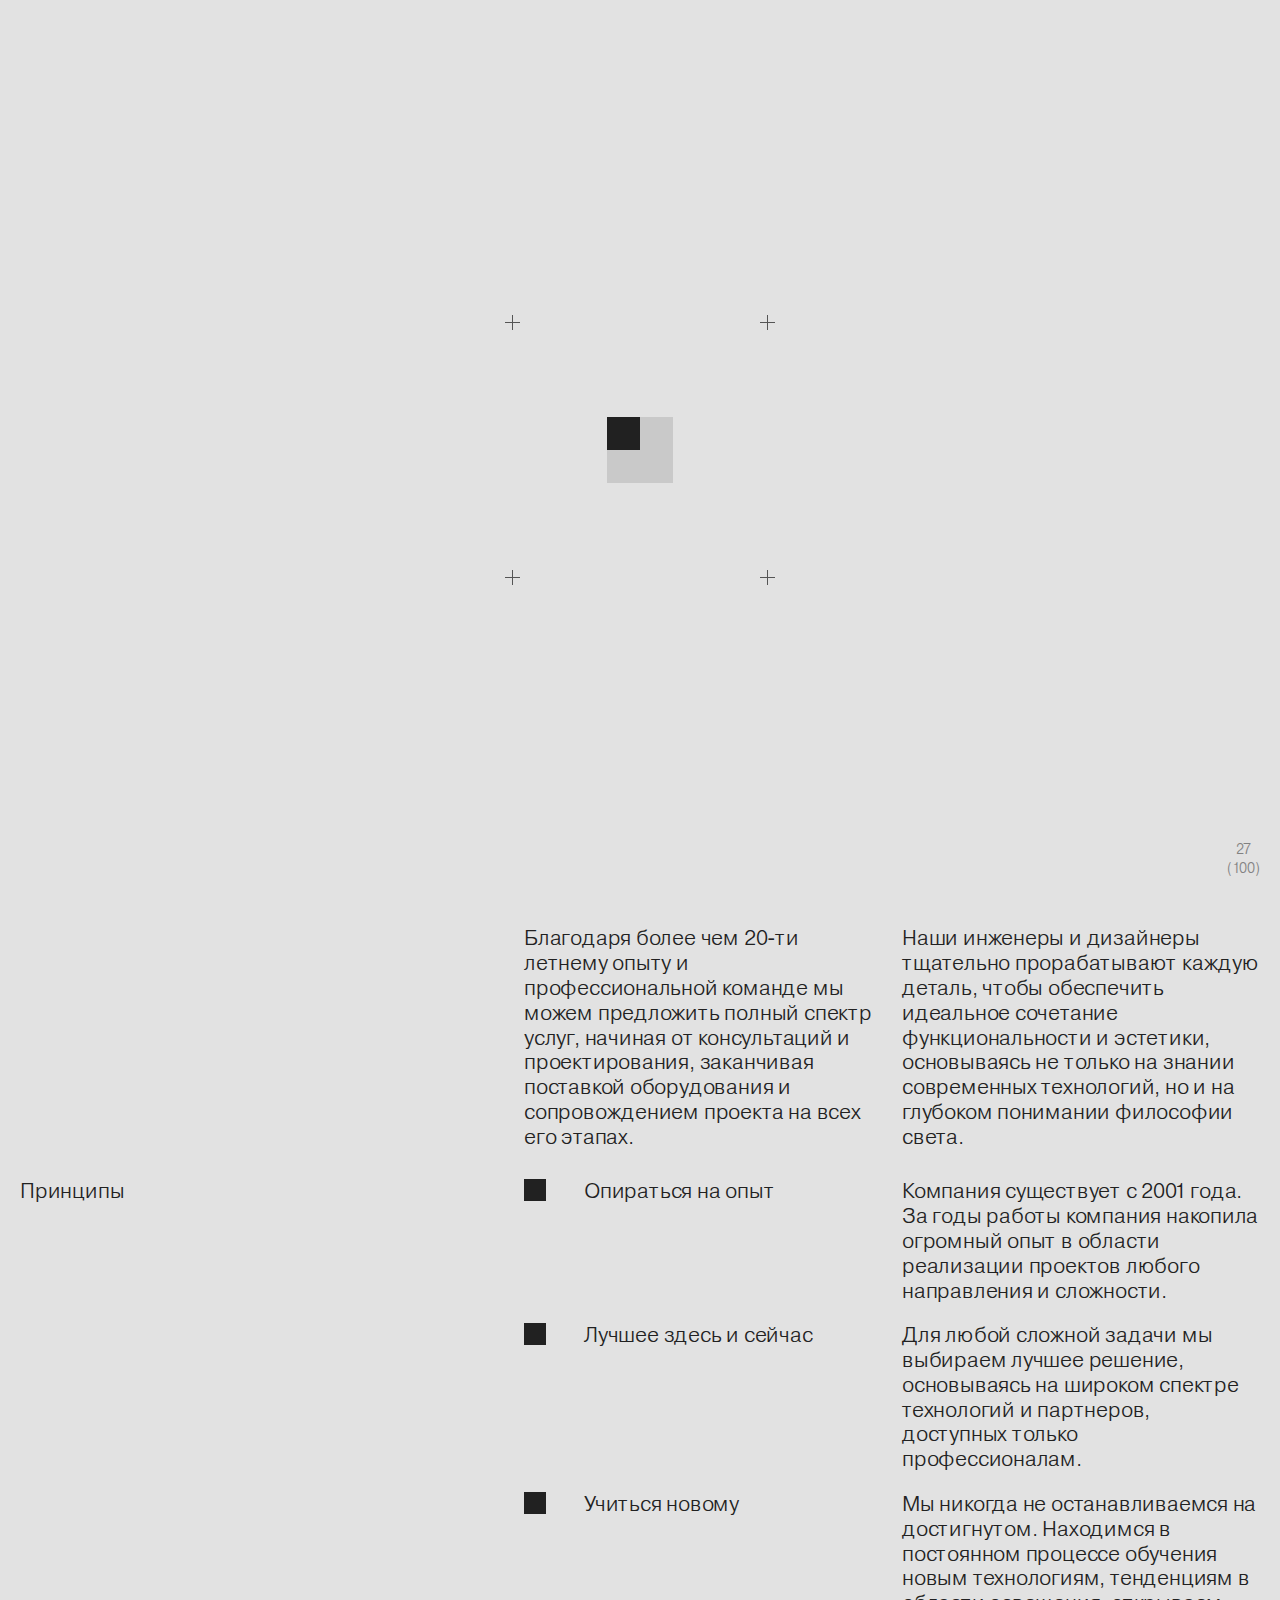
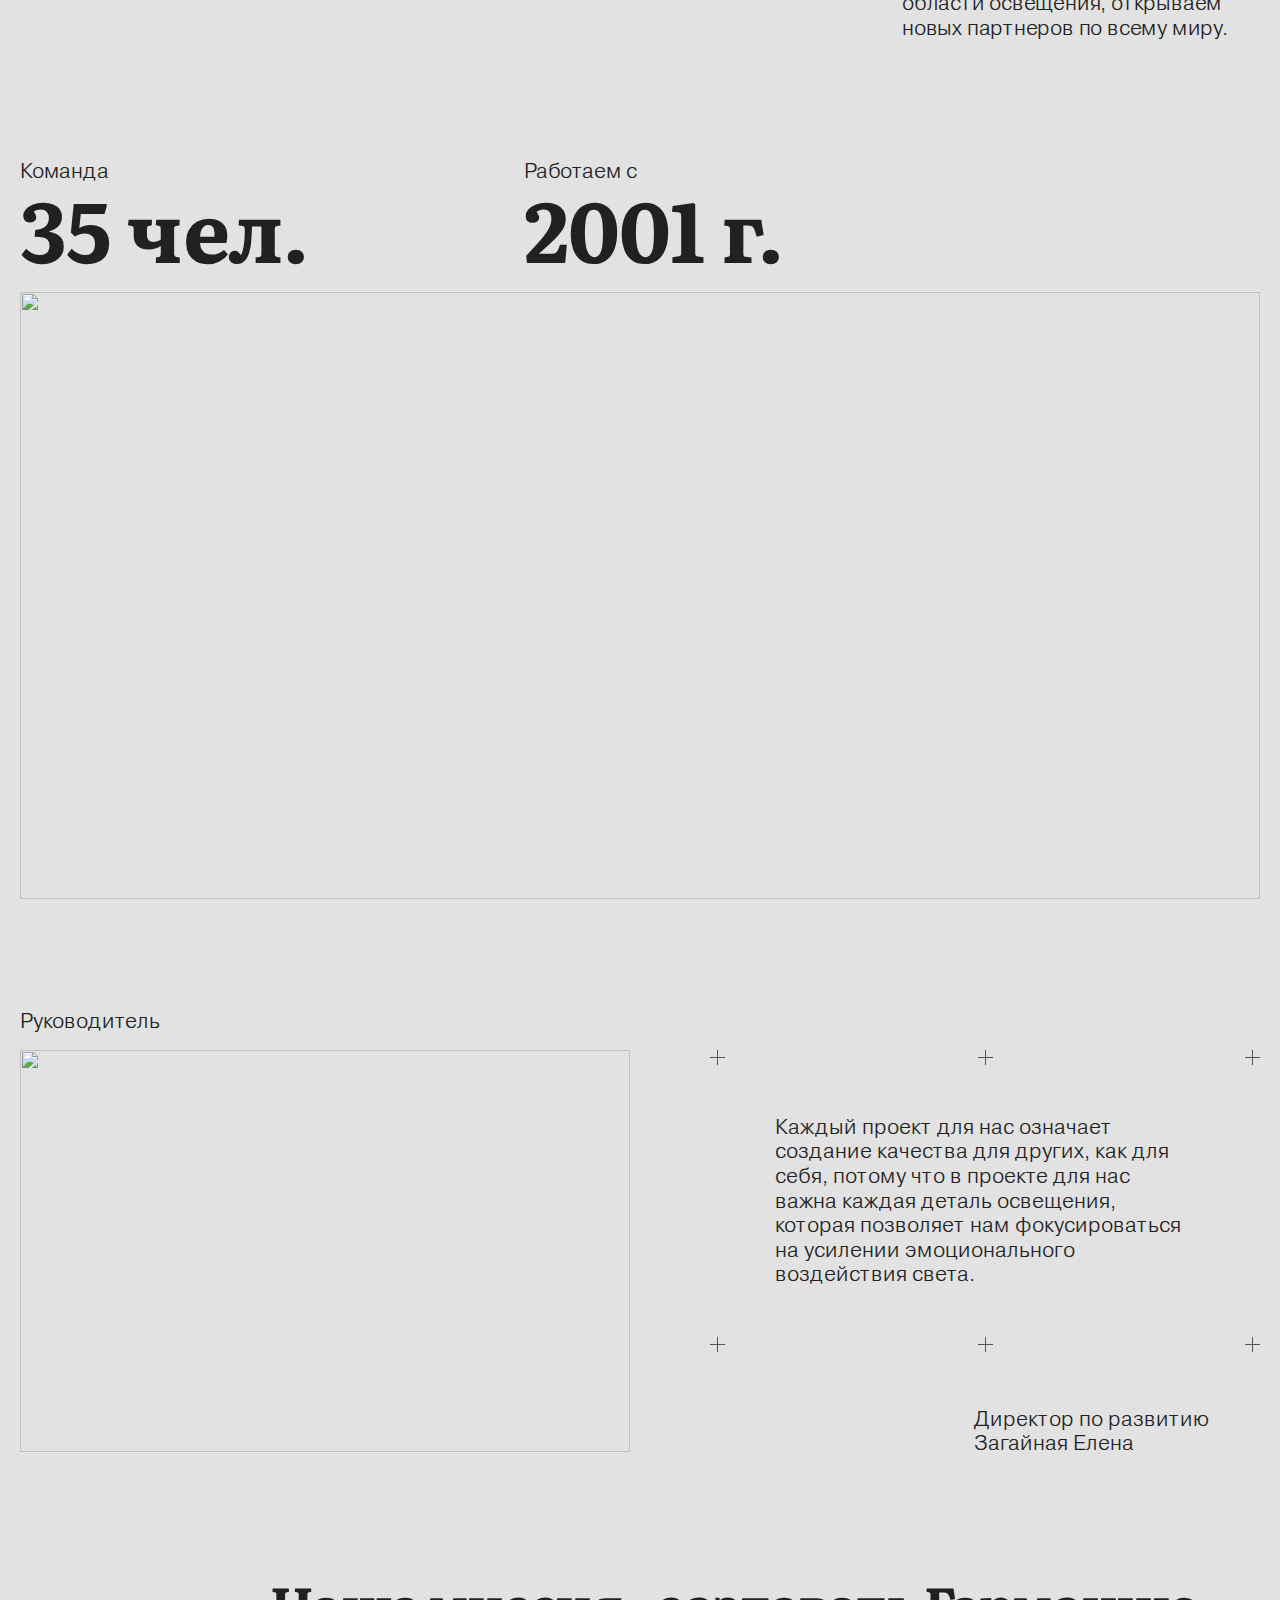
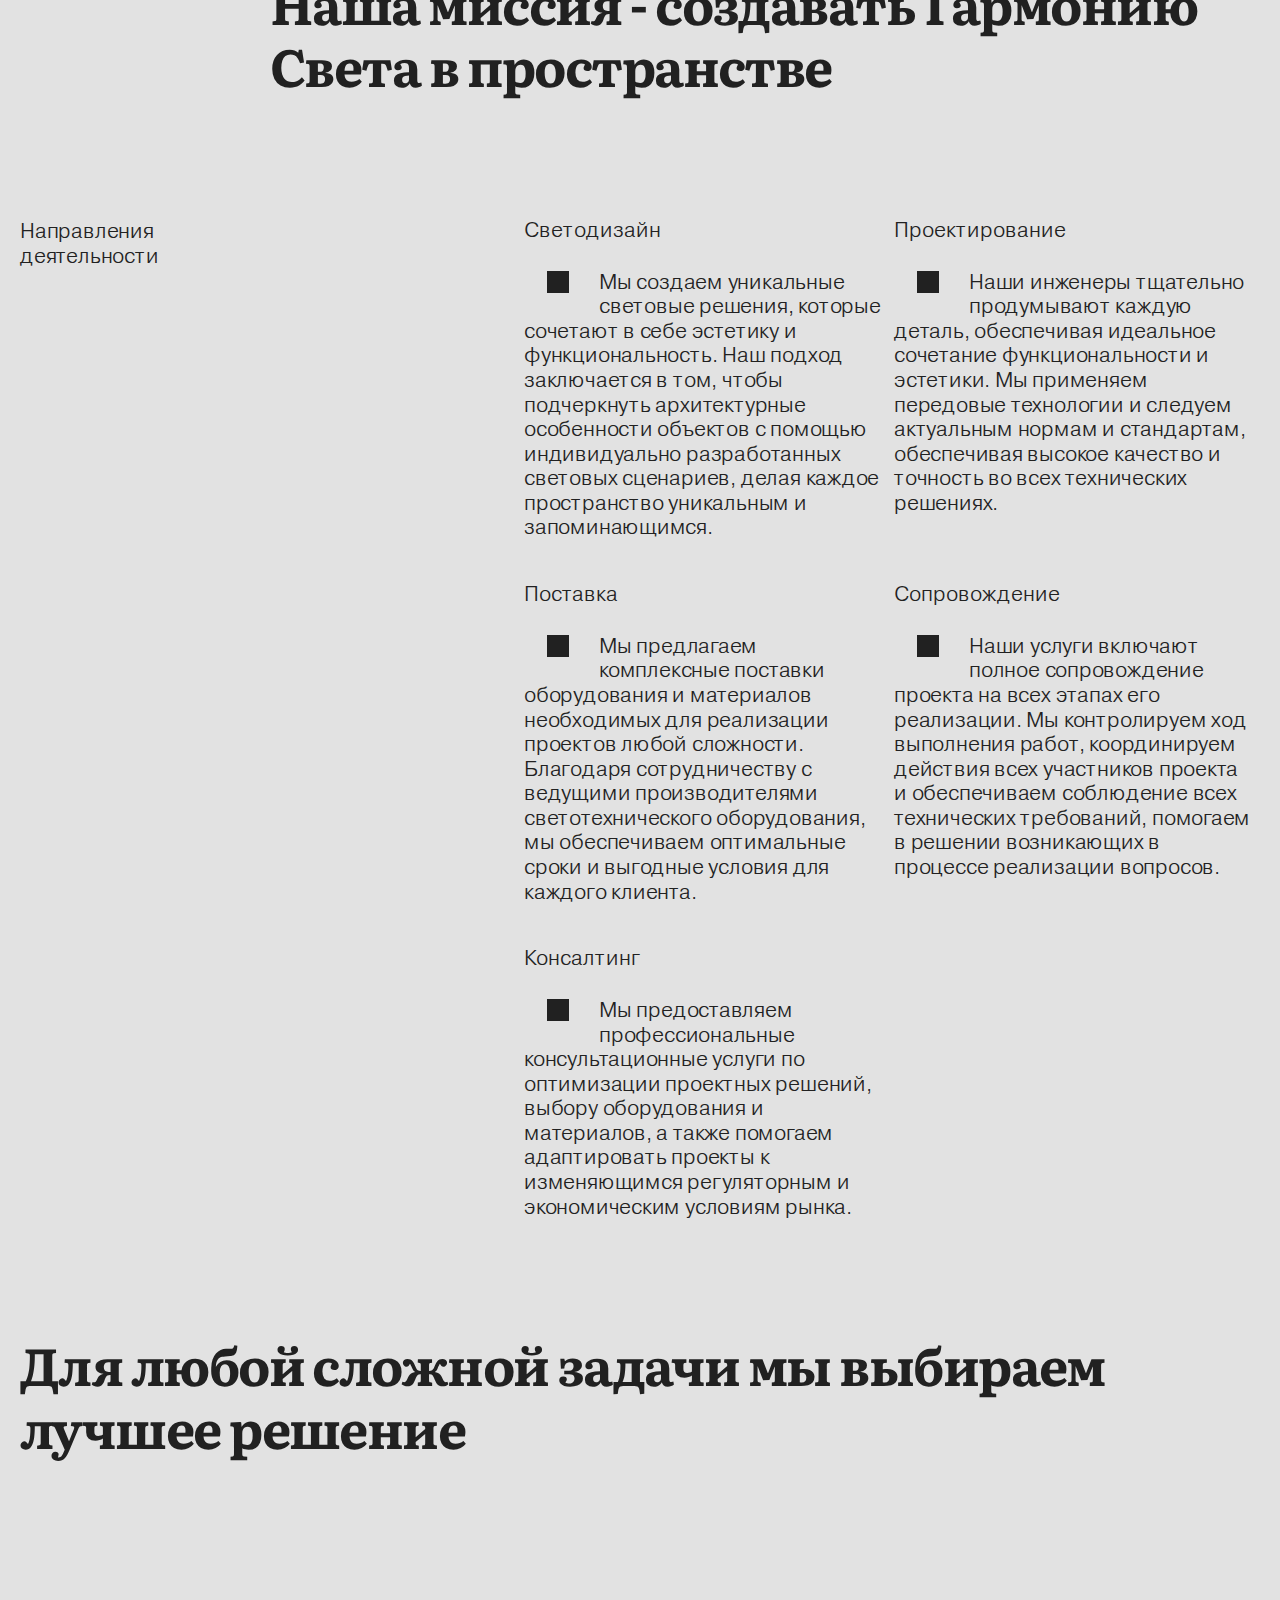
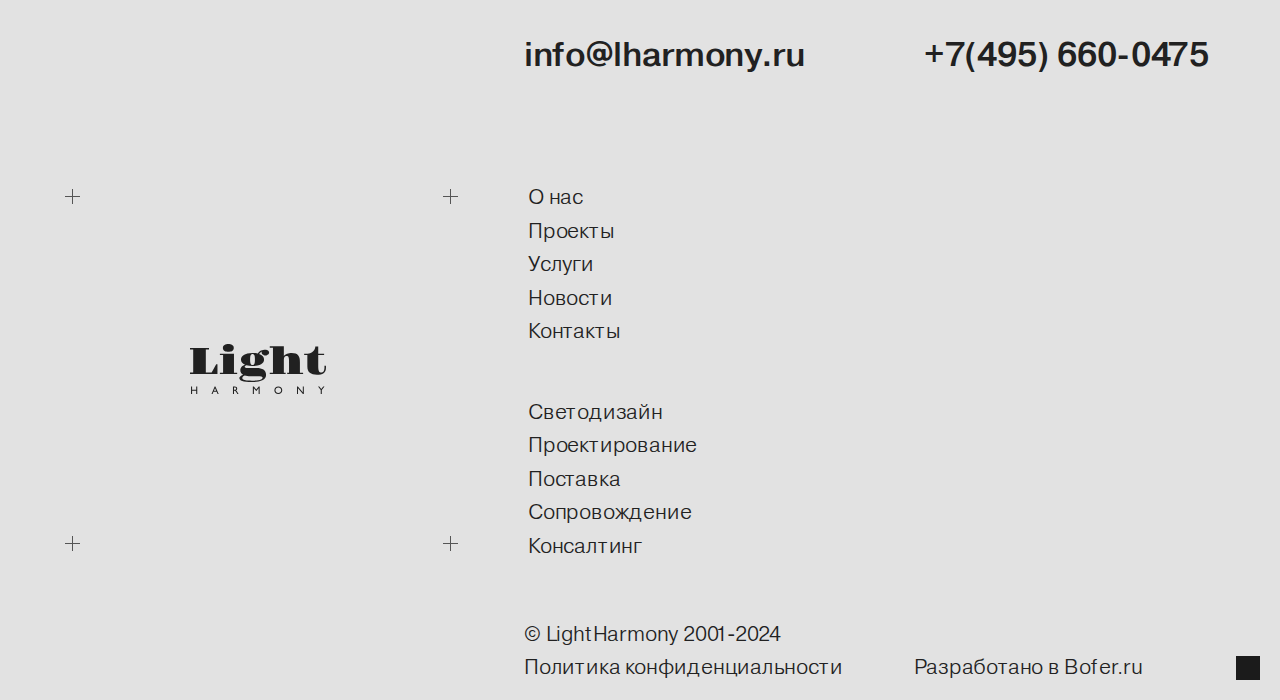
==== commit 399d25a9: "." ====
--- a/about-us-page.html
+++ b/about-us-page.html
@@ -154,6 +154,204 @@
 
                 </div>
               </div>
+              <div class="header__news header__news-desktop">
+                <div class="header__news-header">
+                  <span>Новости</span>
+                  <div class="header__news-close">
+                    <svg width="10" height="10" viewBox="0 0 10 10" fill="none" xmlns="http://www.w3.org/2000/svg">
+                      <path d="M9.24805 8.94201L1 1.104" stroke="#555555"/>
+                      <path d="M9.14721 0.999765L1.10156 9.04541" stroke="#555555"/>
+                    </svg>
+                  </div>
+                </div>
+                <ul>
+                  <li>
+                    <a href="#">
+                      <figure>
+                        <div class="header__news-img">
+                          <img src="images/news1.png" alt="Новость изображение">
+                        </div>
+                        <h3>Заголовок важного события крупно</h3>
+                        <p>Анонс текста новости, написанный в две строки, эту новость интересно читать и хочется узнать больше</p>
+                        <div class="header__news-telegram-link">
+                          <svg width="9" height="9" viewBox="0 0 9 9" fill="none" xmlns="http://www.w3.org/2000/svg">
+                            <path d="M1.27072 1.58789V0.483887H8.87874V8.09189H7.76274V4.57589L7.82274 2.31989L1.67872 8.49989L0.886719 7.70789L7.01874 1.52789L4.66672 1.58789H1.27072Z" fill="#212121"/>
+                          </svg>
+                          <span>Читать в Telegram</span>
+                        </div>
+                      </figure>
+                    </a>
+                  </li>
+                  <li>
+                    <a href="#">
+                      <figure>
+                        <div class="header__news-img">
+                          <img src="images/news2.png" alt="Новость изображение">
+                        </div>
+                        <h3>Заголовок важного события крупно</h3>
+                        <p>Анонс текста новости, написанный в две строки, эту новость интересно читать и хочется узнать больше</p>
+                        <div class="header__news-telegram-link">
+                          <svg width="9" height="9" viewBox="0 0 9 9" fill="none" xmlns="http://www.w3.org/2000/svg">
+                            <path d="M1.27072 1.58789V0.483887H8.87874V8.09189H7.76274V4.57589L7.82274 2.31989L1.67872 8.49989L0.886719 7.70789L7.01874 1.52789L4.66672 1.58789H1.27072Z" fill="#212121"/>
+                          </svg>
+                          <span>Читать в Telegram</span>
+                        </div>
+                      </figure>
+                    </a>
+                  </li>
+                  <li>
+                    <a href="#">
+                      <figure>
+                        <div class="header__news-img">
+                          <img src="images/news2.png" alt="Новость изображение">
+                        </div>
+                        <h3>Заголовок важного события крупно</h3>
+                        <p>Анонс текста новости, написанный в две строки, эту новость интересно читать и хочется узнать больше</p>
+                        <div class="header__news-telegram-link">
+                          <svg width="9" height="9" viewBox="0 0 9 9" fill="none" xmlns="http://www.w3.org/2000/svg">
+                            <path d="M1.27072 1.58789V0.483887H8.87874V8.09189H7.76274V4.57589L7.82274 2.31989L1.67872 8.49989L0.886719 7.70789L7.01874 1.52789L4.66672 1.58789H1.27072Z" fill="#212121"/>
+                          </svg>
+                          <span>Читать в Telegram</span>
+                        </div>
+                      </figure>
+                    </a>
+                  </li>
+                  <li>
+                    <a href="#">
+                      <figure>
+                        <div class="header__news-img">
+                          <img src="images/news2.png" alt="Новость изображение">
+                        </div>
+                        <h3>Заголовок важного события крупно</h3>
+                        <p>Анонс текста новости, написанный в две строки, эту новость интересно читать и хочется узнать больше</p>
+                        <div class="header__news-telegram-link">
+                          <svg width="9" height="9" viewBox="0 0 9 9" fill="none" xmlns="http://www.w3.org/2000/svg">
+                            <path d="M1.27072 1.58789V0.483887H8.87874V8.09189H7.76274V4.57589L7.82274 2.31989L1.67872 8.49989L0.886719 7.70789L7.01874 1.52789L4.66672 1.58789H1.27072Z" fill="#212121"/>
+                          </svg>
+                          <span>Читать в Telegram</span>
+                        </div>
+                      </figure>
+                    </a>
+                  </li>
+                  <li>
+                    <a href="#">
+                      <figure>
+                        <div class="header__news-img">
+                          <img src="images/news2.png" alt="Новость изображение">
+                        </div>
+                        <h3>Заголовок важного события крупно</h3>
+                        <p>Анонс текста новости, написанный в две строки, эту новость интересно читать и хочется узнать больше</p>
+                        <div class="header__news-telegram-link">
+                          <svg width="9" height="9" viewBox="0 0 9 9" fill="none" xmlns="http://www.w3.org/2000/svg">
+                            <path d="M1.27072 1.58789V0.483887H8.87874V8.09189H7.76274V4.57589L7.82274 2.31989L1.67872 8.49989L0.886719 7.70789L7.01874 1.52789L4.66672 1.58789H1.27072Z" fill="#212121"/>
+                          </svg>
+                          <span>Читать в Telegram</span>
+                        </div>
+                      </figure>
+                    </a>
+                  </li>
+                </ul>
+                
+              </div>
+            </div>
+            <div class="header__news header__news-mobile">
+              <div class="header__news-header">
+                <span>Новости</span>
+                <div class="header__news-close">
+                  <svg width="10" height="10" viewBox="0 0 10 10" fill="none" xmlns="http://www.w3.org/2000/svg">
+                    <path d="M9.24805 8.94201L1 1.104" stroke="#555555"/>
+                    <path d="M9.14721 0.999765L1.10156 9.04541" stroke="#555555"/>
+                  </svg>
+                </div>
+              </div>
+              <ul>
+                <li>
+                  <a href="#">
+                    <figure>
+                      <div class="header__news-img">
+                        <img src="images/news1.png" alt="Новость изображение">
+                      </div>
+                      <h3>Заголовок важного события крупно</h3>
+                      <p>Анонс текста новости, написанный в две строки, эту новость интересно читать и хочется узнать больше</p>
+                      <div class="header__news-telegram-link">
+                        <svg width="9" height="9" viewBox="0 0 9 9" fill="none" xmlns="http://www.w3.org/2000/svg">
+                          <path d="M1.27072 1.58789V0.483887H8.87874V8.09189H7.76274V4.57589L7.82274 2.31989L1.67872 8.49989L0.886719 7.70789L7.01874 1.52789L4.66672 1.58789H1.27072Z" fill="#212121"/>
+                        </svg>
+                        <span>Читать в Telegram</span>
+                      </div>
+                    </figure>
+                  </a>
+                </li>
+                <li>
+                  <a href="#">
+                    <figure>
+                      <div class="header__news-img">
+                        <img src="images/news2.png" alt="Новость изображение">
+                      </div>
+                      <h3>Заголовок важного события крупно</h3>
+                      <p>Анонс текста новости, написанный в две строки, эту новость интересно читать и хочется узнать больше</p>
+                      <div class="header__news-telegram-link">
+                        <svg width="9" height="9" viewBox="0 0 9 9" fill="none" xmlns="http://www.w3.org/2000/svg">
+                          <path d="M1.27072 1.58789V0.483887H8.87874V8.09189H7.76274V4.57589L7.82274 2.31989L1.67872 8.49989L0.886719 7.70789L7.01874 1.52789L4.66672 1.58789H1.27072Z" fill="#212121"/>
+                        </svg>
+                        <span>Читать в Telegram</span>
+                      </div>
+                    </figure>
+                  </a>
+                </li>
+                <li>
+                  <a href="#">
+                    <figure>
+                      <div class="header__news-img">
+                        <img src="images/news2.png" alt="Новость изображение">
+                      </div>
+                      <h3>Заголовок важного события крупно</h3>
+                      <p>Анонс текста новости, написанный в две строки, эту новость интересно читать и хочется узнать больше</p>
+                      <div class="header__news-telegram-link">
+                        <svg width="9" height="9" viewBox="0 0 9 9" fill="none" xmlns="http://www.w3.org/2000/svg">
+                          <path d="M1.27072 1.58789V0.483887H8.87874V8.09189H7.76274V4.57589L7.82274 2.31989L1.67872 8.49989L0.886719 7.70789L7.01874 1.52789L4.66672 1.58789H1.27072Z" fill="#212121"/>
+                        </svg>
+                        <span>Читать в Telegram</span>
+                      </div>
+                    </figure>
+                  </a>
+                </li>
+                <li>
+                  <a href="#">
+                    <figure>
+                      <div class="header__news-img">
+                        <img src="images/news2.png" alt="Новость изображение">
+                      </div>
+                      <h3>Заголовок важного события крупно</h3>
+                      <p>Анонс текста новости, написанный в две строки, эту новость интересно читать и хочется узнать больше</p>
+                      <div class="header__news-telegram-link">
+                        <svg width="9" height="9" viewBox="0 0 9 9" fill="none" xmlns="http://www.w3.org/2000/svg">
+                          <path d="M1.27072 1.58789V0.483887H8.87874V8.09189H7.76274V4.57589L7.82274 2.31989L1.67872 8.49989L0.886719 7.70789L7.01874 1.52789L4.66672 1.58789H1.27072Z" fill="#212121"/>
+                        </svg>
+                        <span>Читать в Telegram</span>
+                      </div>
+                    </figure>
+                  </a>
+                </li>
+                <li>
+                  <a href="#">
+                    <figure>
+                      <div class="header__news-img">
+                        <img src="images/news2.png" alt="Новость изображение">
+                      </div>
+                      <h3>Заголовок важного события крупно</h3>
+                      <p>Анонс текста новости, написанный в две строки, эту новость интересно читать и хочется узнать больше</p>
+                      <div class="header__news-telegram-link">
+                        <svg width="9" height="9" viewBox="0 0 9 9" fill="none" xmlns="http://www.w3.org/2000/svg">
+                          <path d="M1.27072 1.58789V0.483887H8.87874V8.09189H7.76274V4.57589L7.82274 2.31989L1.67872 8.49989L0.886719 7.70789L7.01874 1.52789L4.66672 1.58789H1.27072Z" fill="#212121"/>
+                        </svg>
+                        <span>Читать в Telegram</span>
+                      </div>
+                    </figure>
+                  </a>
+                </li>
+              </ul>
+              
             </div>
             <nav class="header__nav">
               <div id="burderHeader" class="header__burger burder-header">
--- a/css/main.css
+++ b/css/main.css
@@ -33,6 +33,7 @@
 
     --light-theme-options-bg: rgba(33, 33, 33, 1);
     --light-theme-options-text: rgba(226, 226, 226, 1);
+    --light-theme-input-header-bg-hover: rgba(212, 212, 212, 1);
     --dark-theme-options-bg: rgba(226, 226, 226, 1);
     --dark-theme-options-text: rgba(78, 78, 78, 1);
 }
@@ -40,209 +41,21 @@
 body {
     background-color: var(--light-theme-bg);
 }
+@supports (-ms-ime-align: auto) {
+    /* Стили для браузеров в Windows */
+    body {
+        transition: padding-right 0s ease 0s;
+    }
+}
 body.overflow-hidden {
     overflow: hidden;
 }
+body.overflow-hidden1 {
+    overflow: hidden;
+}
+
 body a {
     color: var(--light-theme-dark-text);
-}
-body.dark-active {
-    background-color: var(--dark-theme-bg);
-}
-body.dark-active a {
-    color: var(--dark-theme-light-text);
-}
-
-@media (max-width: 1279px) {
-    body.dark-active a {
-        color: var(--light-theme-dark-text);
-    }
-}
-
-body.dark-active .main * {
-    color: var(--dark-theme-light-text);
-}
-body.dark-active .menu__list {
-    color: var(--dark-theme-light-text);
-}
-body.dark-active .footer__main * {
-    color: var(--dark-theme-light-text) !important;
-}
-body.dark-active .item-banners__name::before {
-    background-color: var(--dark-theme-light-text);
-}
-body.dark-active .intro__anim::before,
-body.dark-active .logo-footer {
-    background:
-        url("../images/cross-white.png") 0 0/15px 15px no-repeat,
-        url("../images/cross-white.png") 0 100%/15px 15px no-repeat,
-        url("../images/cross-white.png") 100% 0/15px 15px no-repeat,
-        url("../images/cross-white.png") 100% 100%/15px 15px no-repeat;
-}
-body.dark-active .quote-project-page__text span {
-    background:
-        url("../images/cross-white.png") 0 0/15px 15px no-repeat,
-        url("../images/cross-white.png") 0 100%/15px 15px no-repeat,
-        url("../images/cross-white.png") 50% 0%/15px 15px no-repeat,
-        url("../images/cross-white.png") 50% 100%/15px 15px no-repeat,
-        url("../images/cross-white.png") 100% 0/15px 15px no-repeat,
-        url("../images/cross-white.png") 100% 100%/15px 15px no-repeat;
-    max-width: 100%;
-}
-body.dark-active .header-projects-page__filter span svg path {
-    fill: var(--dark-theme-light-text);
-}
-body.dark-active .options-header {
-    background-color: var(--dark-theme-options-bg);
-}
-body.dark-active .options-header * {
-    color: var(--dark-theme-options-text);
-}
-body.dark-active .options-header .toggle {
-    background-color: var(--light-theme-grey-bg);
-}
-body.dark-active .options-header input[type="range"] {
-    background: var(--light-theme-grey-bg);
-}
-body.dark-active .options-header input[type="range"]::-webkit-slider-thumb {
-    background-color: var(--light-theme-dark-text);
-}
-body.dark-active .header__search {
-    background-color: var(--light-theme-dark-grey);
-}
-body.dark-active .header__lang .dropdown__btn,
-body.dark-active .header__lang .dropdown__btn a {
-    background-color: var(--light-theme-dark-grey);
-    color: var(--dark-theme-light-text);
-}
-
-@media (max-width: 1279px) {
-    body.dark-active .header__lang .dropdown__btn:not(.active),
-    body.dark-active .header__lang .dropdown__btn:not(.active) a {
-        background-color: var(--light-theme-bg);
-        color: var(--light-theme-dark-grey);
-    }
-}
-
-body.dark-active .header__options-btn {
-    background-color: var(--light-theme-dark-grey);
-}
-body.dark-active .header__search-input::placeholder {
-    color: var(--dark-theme-light-text);
-}
-body.dark-active .list-projects__more-btn span {
-    background-color: var(--dark-theme-light-text);
-}
-body.dark-active .swiper-pagination-bullets .swiper-pagination-bullet {
-    background-color: var(--dark-theme-light-text);
-}
-body.dark-active .swiper-suppliers__icon {
-    background-color: transparent;
-}
-body.dark-active .swiper-suppliers__icon:hover {
-    background-color: var(--orange-theme);
-}
-body.dark-active .footer__container .footer__main .footer__menu a:hover {
-    background-color: var(--dark-theme-light-text);
-    color: var(--dark-theme-bg) !important;
-}
-body.dark-active .up-click::after {
-    background-color: var(--dark-theme-light-text);
-}
-body.dark-active .up-click svg path {
-    fill: var(--light-theme-dark-text);
-}
-body.dark-active #headerOptionsBtn1 svg rect {
-    fill: var(--light-theme-bg);
-}
-body.dark-active #headerOptionsBtn2 svg rect {
-    fill: var(--light-theme-bg);
-}
-body.dark-active .header__search-btn svg path {
-    fill: var(--light-theme-bg);
-}
-body.dark-active .header__logo-inner svg path {
-    fill: var(--light-theme-bg);
-}
-body.dark-active .logo-footer__inner svg path {
-    fill: var(--light-theme-bg);
-}
-body.dark-active .dropdown__menu * {
-    color: var(--dark-theme-dark-bg);
-}
-body.dark-active .last-about-us-page__item:hover .item-last-about-us-page__el {
-    background-color: var(--dark-theme-dark-bg);
-}
-body.dark-active .item-last-about-us-page__el::before {
-    background-color: var(--dark-theme-light-text);
-}
-body.dark-active .item-last-about-us-page__el::after {
-    background: url("../images/arrow-black.svg") 0 0 / 100% 100% no-repeat;
-    transform: translate(-50%, -50%) rotate(0deg);
-}
-body.dark-active .project-page__media-desc-item a span::before {
-    background-color: var(--dark-theme-light-text);
-}
-body.dark-active .item-projects-page__loc::before {
-    background: url("../images/loc-white.svg") 0 0 / 100% 100% no-repeat;
-}
-body.dark-active .project-page__media-desc-item a:hover span {
-    background-color: var(--dark-theme-dark-bg);
-}
-body.dark-active .sec1-about-us-page__point::before {
-    background-color: var(--dark-theme-light-text);
-}
-body.dark-active .contacts-page__right ul li a::before {
-    background-color: var(--dark-theme-light-text);
-}
-body.dark-active .contacts-page__right ul li a::after {
-    background-color: var(--dark-theme-dark-bg);
-}
-body.dark-active .question-contacts-page__input {
-    background-color: var(--dark-theme-dark-bg);
-}
-body.dark-active .question-contacts-page__textarea textarea {
-    background-color: var(--dark-theme-dark-bg);
-}
-body.dark-active .question-contacts-page__input,
-body.dark-active .question-contacts-page__input::placeholder {
-    color: var(--dark-theme-light-text);
-}
-body.dark-active .question-contacts-page__textarea textarea,
-body.dark-active .question-contacts-page__textarea textarea::placeholder {
-    color: var(--dark-theme-light-text);
-}
-body.dark-active .question-contacts-page__textarea-footer input[type="checkbox"] {
-    border-color: var(--dark-theme-light-text);
-}
-body.dark-active .question-contacts-page__textarea-footer button {
-    background-color: var(--dark-theme-light-text);
-    color: var(--dark-theme-dark-bg);
-}
-body.dark-active .question-contacts-page__textarea-footer input[type="checkbox"]:checked::before {
-    background: url("../../images/arrow-checkbox-white.svg") 0 0 / 100% 100% no-repeat;
-}
-body.dark-active .toggle:checked::before {
-    background-color: var(--light-theme-banner);
-}
-
-body.orange-active .title-h2 span,
-body.orange-active .internal-page .title-h1 span {
-    border-bottom: 15px solid var(--orange-theme);
-}
-body.orange-active .logo-footer__inner {
-    position: relative;
-}
-body.orange-active .logo-footer__inner::before {
-    content: "";
-    position: absolute;
-    top: 50%;
-    left: 50%;
-    background-color: var(--orange-theme);
-    width: 150%;
-    height: 250%;
-    transform: translate(-50%, -50%);
-    z-index: -1;
 }
 
 .page {
@@ -255,12 +68,19 @@
     flex-direction: column;
     min-height: 100%;
     position: relative;
-    transition: all 0.5s ease 0s;
+    transition: transform 0.5s ease;
+    z-index: 3;
+    background-color: var(--light-theme-bg);
+    top: 0;
+    right: 0;
+    left: 0;
 }
 @media (min-width: 1280px) {
+    .wrapper {
+        padding-top: 90px;
+    }
     body.reduce-width .wrapper {
-        margin: 0 20px;
-        position: relative;
+        position: fixed;
     }
     body::before,
     body::after {
@@ -271,6 +91,7 @@
         height: 100%;
         background-color: var(--light-theme-options-bg);
         transition: all 0.5s ease 0s;
+        z-index: 4;
     }
     body::before {
         left: 0;
@@ -279,17 +100,17 @@
         right: 0;
     }
     body.reduce-width::before {
-        width: 20px;
+        width: 10px;
     }
     body.reduce-width::after {
-        width: 20px;
+        width: 10px;
     }
     body.reduce-width .header {
         border-radius: 10px;
     }
     body.dark-active::before,
     body.dark-active::after {
-        background-color: var(--light-theme-bg);
+        background-color: var(--dark-theme-options-bg);
     }
 }
 
@@ -308,8 +129,10 @@
     max-width: 100%;
     margin: 0 auto;
     padding: 0 20px;
-
-    @media (max-width: 1279px) {
+}
+
+@media (max-width: 1279px) {
+    .container {
         padding: 0 10px;
     }
 }
@@ -474,3 +297,268 @@
 .up-click:hover svg {
     opacity: 1;
 }
+@media (max-width: 1279px) {
+    body.dark-active .burder-header,
+    body.dark-active .menu {
+        background-color: var(--dark-theme-options-text);
+    }
+}
+body.dark-active .burder-header span {
+    background-color: var(--dark-theme-light-text);
+}
+body.dark-active,
+body.dark-active .wrapper {
+    background-color: var(--dark-theme-bg);
+}
+body.dark-active a {
+    color: var(--dark-theme-light-text);
+}
+
+@media (max-width: 1279px) {
+    body.dark-active a {
+        color: var(--light-theme-dark-text);
+    }
+}
+
+body.dark-active .main * {
+    color: var(--dark-theme-light-text);
+}
+body.dark-active .menu__dropdown .dropdown__menu {
+    background-color: var(--light-theme-dark-grey);
+}
+body.dark-active .menu__list {
+    color: var(--dark-theme-light-text);
+}
+body.dark-active .menu__list > li.active > a {
+    color: var(--dark-theme-light-text);
+}
+body.dark-active .footer__main * {
+    color: var(--dark-theme-light-text) !important;
+}
+body.dark-active .item-banners__name::before {
+    background-color: var(--dark-theme-light-text);
+}
+body.dark-active .intro__anim::before,
+body.dark-active .logo-footer {
+    background:
+        url("../images/cross-white.png") 0 0/15px 15px no-repeat,
+        url("../images/cross-white.png") 0 100%/15px 15px no-repeat,
+        url("../images/cross-white.png") 100% 0/15px 15px no-repeat,
+        url("../images/cross-white.png") 100% 100%/15px 15px no-repeat;
+}
+body.dark-active .quote-project-page__text span {
+    background:
+        url("../images/cross-white.png") 0 0/15px 15px no-repeat,
+        url("../images/cross-white.png") 0 100%/15px 15px no-repeat,
+        url("../images/cross-white.png") 50% 0%/15px 15px no-repeat,
+        url("../images/cross-white.png") 50% 100%/15px 15px no-repeat,
+        url("../images/cross-white.png") 100% 0/15px 15px no-repeat,
+        url("../images/cross-white.png") 100% 100%/15px 15px no-repeat;
+}
+body.dark-active .quote-project-page__text.quote-project-page__text--empty span {
+    background: none;
+}
+body.dark-active .header-projects-page__filter span svg path {
+    fill: var(--dark-theme-light-text);
+}
+body.dark-active .options-header {
+    background-color: var(--dark-theme-options-bg);
+}
+body.dark-active .options-header * {
+    color: var(--dark-theme-options-text);
+}
+body.dark-active .options-header .toggle {
+    background-color: var(--light-theme-grey-bg);
+}
+body.dark-active .options-header input[type="range"] {
+    background: var(--light-theme-grey-bg);
+}
+body.dark-active .options-header input[type="range"]::-webkit-slider-thumb {
+    background-color: var(--light-theme-dark-text);
+}
+body.dark-active .header__search {
+    background-color: var(--light-theme-dark-grey);
+}
+body.dark-active .homepage header.header ul.menu__list li > a {
+    color: var(--dark-theme-light-text);
+}
+
+body.dark-active .homepage header.header ul.menu__list li > a:hover {
+    color: var(--orange-theme);
+}
+body.dark-active .header__lang .dropdown__btn,
+body.dark-active .header__lang .dropdown__btn a {
+    background-color: var(--light-theme-dark-grey);
+    color: var(--dark-theme-light-text);
+}
+
+@media (max-width: 1279px) {
+    body.dark-active .header__lang .dropdown__btn,
+    body.dark-active .header__lang .dropdown__btn a {
+    }
+    body.dark-active .header__lang .dropdown__menu-mobile.dropdown__menu .dropdown__btn.active {
+        background-color: var(--dark-theme-options-bg);
+    }
+    body.dark-active .header__lang .dropdown__menu-mobile.dropdown__menu .dropdown__btn.active a {
+        color: var(--light-theme-options-bg);
+        background-color: var(--dark-theme-options-bg);
+    }
+    body.dark-active .header__lang .dropdown__btn:not(.active),
+    body.dark-active .header__lang .dropdown__btn:not(.active) a {
+        background-color: var(--light-theme-light-text);
+        color: var(--dark-theme-options-bg);
+    }
+}
+
+body.dark-active .header__options-btn {
+    background-color: var(--dark-theme-options-text);
+}
+@media (max-width: 1279px) {
+    body.dark-active .header__options-btn {
+        background-color: var(--dark-theme-options-bg);
+    }
+}
+
+body.dark-active .header__search-input::placeholder {
+    color: var(--dark-theme-light-text);
+}
+body.dark-active .list-projects__more-btn span:after {
+    background-color: var(--light-theme-bg);
+}
+body.dark-active .list-projects__more-btn span:before {
+    background-color: var(--dark-theme-options-text);
+}
+body.dark-active .list-projects__more-btn span svg path {
+    transition: all 0.3s ease 0s;
+}
+body.dark-active .list-projects__more-btn:hover span svg path {
+    fill: var(--dark-theme-dark-bg);
+}
+body.dark-active .swiper-pagination-bullets .swiper-pagination-bullet {
+    background-color: var(--dark-theme-light-text);
+}
+body.dark-active .swiper-suppliers__icon {
+    background-color: transparent;
+}
+body.dark-active .swiper-suppliers__icon:hover {
+    background-color: var(--orange-theme);
+}
+body.dark-active .footer__container .footer__main .footer__menu a:hover {
+    background-color: var(--dark-theme-light-text);
+    color: var(--dark-theme-bg) !important;
+}
+body.dark-active .up-click::after {
+    background-color: var(--dark-theme-light-text);
+}
+body.dark-active .up-click svg path {
+    fill: var(--light-theme-dark-text);
+}
+body.dark-active #headerOptionsBtn1 svg rect {
+    fill: var(--light-theme-bg);
+}
+
+body.dark-active .header__search-btn svg path {
+    fill: var(--light-theme-bg);
+}
+body.dark-active .header__logo-inner svg path {
+    fill: var(--light-theme-bg);
+}
+body.dark-active .logo-footer__inner svg path {
+    fill: var(--light-theme-bg);
+}
+body.dark-active .dropdown__menu * {
+    color: var(--dark-theme-dark-bg);
+}
+body.dark-active .last-about-us-page__item .item-last-about-us-page__el {
+    background-color: var(--dark-theme-light-text);
+}
+body.dark-active .item-last-about-us-page:hover .item-last-about-us-page__el:before {
+    background-color: var(--dark-theme-options-text);
+}
+body.dark-active .item-last-about-us-page__el:before {
+    background-color: var(--dark-theme-light-text);
+}
+body.dark-active .item-last-about-us-page__el:after {
+    background-image: url("../images/arrow-black.svg");
+    transform: translate(-50%, -50%) rotate(0deg);
+}
+body.dark-active .project-page__media-desc-item a span:before {
+    background-color: var(--dark-theme-options-text);
+}
+body.dark-active .project-page__media-desc-item a span:after {
+    background-image: url(../images/arrow-black.svg);
+}
+body.dark-active .project-page__media-desc-item a span {
+    background-color: var(--dark-theme-light-text);
+}
+body.dark-active .item-projects-page__loc::before {
+    background: url("../images/loc-white.svg") 0 0 / 100% 100% no-repeat;
+}
+
+body.dark-active .sec1-about-us-page__point:before {
+    background-color: var(--dark-theme-light-text);
+}
+
+body.dark-active .contacts-page__right ul li a:hover:before {
+    background-image: url("../images/arrow-black.svg");
+}
+body.dark-active .contacts-page__right ul li a:before {
+    background-color: var(--dark-theme-light-text);
+}
+body.dark-active .contacts-page__right ul li a:after {
+    background-color: var(--dark-theme-dark-bg);
+}
+body.dark-active .question-contacts-page__input {
+    background-color: var(--dark-theme-dark-bg);
+}
+body.dark-active .question-contacts-page__textarea textarea {
+    background-color: var(--dark-theme-dark-bg);
+}
+body.dark-active .question-contacts-page__input,
+body.dark-active .question-contacts-page__input::placeholder {
+    color: var(--dark-theme-light-text);
+}
+body.dark-active .question-contacts-page__textarea textarea,
+body.dark-active .question-contacts-page__textarea textarea::placeholder {
+    color: var(--dark-theme-light-text);
+}
+body.dark-active .question-contacts-page__textarea-footer input[type="checkbox"] {
+    border-color: var(--dark-theme-light-text);
+}
+body.dark-active .question-contacts-page__textarea-footer button {
+    background-color: var(--dark-theme-light-text);
+    color: var(--dark-theme-dark-bg);
+}
+body.dark-active .question-contacts-page__textarea-footer input[type="checkbox"]:checked:before {
+    background: url("../images/arrow-checkbox-white.svg") 0 0 / 100% 100% no-repeat;
+}
+body.dark-active .toggle:checked::before {
+    background-color: var(--light-theme-banner);
+}
+body.dark-active .project-page__info-title {
+    color: var(--light-theme-light-text);
+}
+@media (max-width: 1279px) {
+    body.dark-active .header {
+        background-color: var(--dark-theme-bg);
+    }
+}
+
+body.orange-active .title-h2 span,
+body.orange-active .internal-page .title-h1 span {
+    border-bottom: 15px solid var(--orange-theme);
+}
+body.orange-active .logo-footer__inner {
+    position: relative;
+}
+body.orange-active .logo-footer__inner::before {
+    content: "";
+    position: absolute;
+    top: 50%;
+    left: 50%;
+    background-color: var(--orange-theme);
+    width: 150%;
+    height: 250%;
+    transform: translate(-50%, -50%);
+    z-index: -1;
+}
--- a/css/header/header.css
+++ b/css/header/header.css
@@ -5,6 +5,12 @@
   left: 0;
   width: 100%;
 }
+@media (max-width: 1279px) {
+  .header {
+    position: fixed;
+    background-color: var(--light-theme-bg);
+  }
+}
 .header a:hover {
   color: var(--orange-theme);
 }
@@ -15,6 +21,11 @@
   letter-spacing: -0.01em;
   font-weight: 300;
 }
+@media (max-width: 639px) {
+  .header * {
+    font-size: 32px;
+  }
+}
 .header__container {
   display: flex;
   align-items: center;
@@ -56,6 +67,7 @@
 @media (max-width: 639px) {
   .header__logo-inner {
     width: 95px;
+    margin-top: 13px;
   }
 }
 .header__logo-inner svg {
@@ -89,10 +101,10 @@
   transition: all 0.3s ease 0s;
 }
 .header__options-btn:hover {
-  background-color: var(--dark-theme-dark-bg);
-}
-.header__options-btn:hover svg rect {
-  fill: var(--light-theme-bg);
+  background-color: var(--light-theme-input-header-bg-hover);
+  /* svg rect {
+    fill: var(--light-theme-bg);
+  } */
 }
 @media (max-width: 1279px) {
   .header__options-btn {
@@ -101,10 +113,6 @@
     background-color: var(--light-theme-bg);
     display: none;
   }
-}
-.header__options-btn svg {
-  width: 10px;
-  height: 10px;
 }
 .header__search {
   flex: 1 1 auto;
@@ -115,19 +123,16 @@
   transition: all 0.3s ease 0s;
 }
 .header__search:hover {
-  background-color: var(--dark-theme-dark-bg);
-}
-.header__search:hover input {
-  color: var(--light-theme-bg) !important;
-}
-.header__search:hover input::-moz-placeholder {
-  color: var(--light-theme-bg) !important;
-}
-.header__search:hover input::placeholder {
-  color: var(--light-theme-bg) !important;
-}
-.header__search:hover svg path {
-  fill: var(--light-theme-bg);
+  background-color: var(--light-theme-input-header-bg-hover);
+  /* input {
+    color: var(--light-theme-bg) !important;
+  }
+  input::placeholder {
+    color: var(--light-theme-bg) !important;
+  }
+  svg path {
+    fill: var(--light-theme-bg);
+  } */
 }
 @media (max-width: 1279px) {
   .header__search {
@@ -310,12 +315,13 @@
 }
 @media (max-width: 639px) {
   .menu {
+    height: calc(100% - 77px);
     width: calc(100% - 20px);
-    top: 60px;
-    padding: 38px 20px 18px;
+    top: 67px;
+    padding: 120px 20px 18px;
   }
   .menu .menu__dropdown .dropdown__menu > li a {
-    font-size: 18px;
+    font-size: 21px;
   }
 }
 @media (max-width: 1279px) {
@@ -334,6 +340,7 @@
   .menu__list {
     flex-direction: column;
     align-items: flex-start;
+    padding: 0;
   }
 }
 @media (max-width: 992px) {
@@ -360,7 +367,7 @@
 @media (max-width: 1279px) {
   .menu__list > li {
     margin-left: 0;
-    padding: 5px 0;
+    padding: 6px 0;
   }
 }
 .menu__list > li:first-child {
@@ -407,7 +414,7 @@
 }
 @media (max-width: 1279px) {
   .menu__dropdown .dropdown__menu > li {
-    margin-top: 9px;
+    margin-top: 3px;
   }
   .menu__dropdown .dropdown__menu > li:first-child {
     margin-top: 0px;
@@ -477,4 +484,129 @@
 
 .homepage header.header ul.menu__list li > a {
   color: var(--light-theme-dark-text);
+}
+.homepage header.header ul.menu__list li a:hover {
+  color: var(--orange-theme);
+}
+
+.header-news-btn-mobile {
+  display: none;
+}
+@media (max-width: 1279px) {
+  .header-news-btn-mobile {
+    display: block;
+  }
+}
+
+.header__news-wrapper {
+  position: relative;
+  flex: 1 1 auto;
+}
+
+.header__news {
+  width: 474px;
+  height: 80vh;
+  max-height: 80vh;
+  position: absolute;
+  top: 0%;
+  left: 50%;
+  transform: translate(-50%, 0);
+  overflow: auto;
+  padding: 8px;
+  background-color: var(--light-theme-grey-bg);
+  display: none;
+}
+@media (max-width: 1279px) {
+  .header__news {
+    position: fixed;
+    z-index: 99;
+    width: 100%;
+    height: 100%;
+    max-height: 100%;
+  }
+}
+.header__news-mobile {
+  display: none;
+}
+@media (max-width: 639px) {
+  .header__news-mobile {
+    display: block;
+  }
+}
+.header__news-header {
+  display: flex;
+  justify-content: space-between;
+  align-items: center;
+  margin-bottom: 11px;
+}
+.header__news-header span {
+  color: #555555;
+  font-size: 14px;
+  font-weight: 300;
+}
+.header__news-close {
+  cursor: pointer;
+  width: 15px;
+  height: 15px;
+  position: relative;
+}
+.header__news-close svg {
+  position: absolute;
+  width: 8px;
+  height: 8px;
+  top: 50%;
+  left: 50%;
+  transform: translate(-50%, -50%);
+}
+.header__news-img {
+  position: relative;
+  padding-top: 67%;
+}
+.header__news-img img {
+  position: absolute;
+  top: 0;
+  left: 0;
+  width: 100%;
+  height: 100%;
+  -o-object-fit: cover;
+     object-fit: cover;
+}
+.header__news h3 {
+  margin-top: 10px;
+  margin-bottom: 5px;
+  font-size: 21px;
+  font-weight: 300;
+  color: #212121;
+}
+.header__news p {
+  font-size: 14px;
+  font-weight: 300;
+  color: #555555;
+}
+.header__news-telegram-link {
+  display: inline-flex;
+  align-items: center;
+  margin-top: 11px;
+  transition: all 0.3s ease 0s;
+  border-bottom: 1px solid #AAAAAA;
+  color: #212121;
+  padding-bottom: 4px;
+}
+.header__news-telegram-link:hover {
+  color: #212121 !important;
+  border-bottom: 1px solid #818181;
+  color: inherit;
+}
+.header__news-telegram-link span {
+  margin-left: 6px;
+  display: block;
+  color: #555555;
+  font-size: 14px;
+  font-weight: 300;
+}
+.header__news li {
+  margin-top: 40px;
+}
+.header__news li:first-child {
+  margin-top: 0;
 }/*# sourceMappingURL=header.css.map */--- a/css/footer/footer.css
+++ b/css/footer/footer.css
@@ -20,7 +20,7 @@
   display: flex;
   justify-content: center;
   align-items: center;
-  background: url("../../images/cross.png") 0 0/15px 15px no-repeat, url("../../images/cross.png") 0 100%/15px 15px no-repeat, url("../../images/cross.png") 100% 0/15px 15px no-repeat, url("../../images/cross.png") 100% 100%/15px 15px no-repeat;
+  background: url("../../images/cross.svg") 0 0/15px 15px no-repeat, url("../../images/cross.svg") 0 100%/15px 15px no-repeat, url("../../images/cross.svg") 100% 0/15px 15px no-repeat, url("../../images/cross.svg") 100% 100%/15px 15px no-repeat;
 }
 @media (max-width: 1919px) {
   .footer__logo {
--- a/css/preloader/preloader.css
+++ b/css/preloader/preloader.css
@@ -118,14 +118,14 @@
     height: 800px;
   }
   60% {
-    bottom: 55px;
-    transform: translate(-50%, 0%);
+    bottom: 50%;
+    transform: translate(-50%, 50%);
   }
   100% {
     width: 470px;
     height: 800px;
-    bottom: 55px;
-    transform: translate(-50%, 0%);
+    bottom: 50%;
+    transform: translate(-50%, 50%);
   }
 }
 @keyframes preloader__squares {
--- a/css/options/options.css
+++ b/css/options/options.css
@@ -1,13 +1,15 @@
 .options-header {
   display: grid;
-  grid-template-rows: 0fr;
-  transition: grid-template-rows 0.3s ease;
+  grid-template-rows: 1fr;
   overflow: hidden;
   background-color: var(--light-theme-options-bg);
   padding: 0;
   margin: 0;
-  position: relative;
-  z-index: 13;
+  z-index: 2;
+  position: fixed;
+  top: 0;
+  left: 0;
+  right: 0;
 }
 @media (max-width: 1279px) {
   .options-header {
@@ -15,6 +17,9 @@
     top: 0;
     left: 0;
     right: 0;
+    z-index: 13;
+    transform: translateY(-101%);
+    transition: transform 0.5s ease;
   }
 }
 .options-header * {
@@ -115,19 +120,20 @@
   cursor: pointer;
 }
 
-.options-header.show {
-  grid-template-rows: 1fr;
+@media (max-width: 1279px) {
+  .options-header.show {
+    transform: translateY(0);
+  }
 }
 
 .options-header__row {
   min-height: 0;
-  padding: 0;
   margin: 0;
   opacity: 0;
   transition: opacity 0.5s ease, padding 0.5s ease;
+  padding: 30px 30px 110px 30px;
 }
 
 .options-header.show .options-header__row {
   opacity: 1;
-  padding: 30px 30px 110px 30px;
 }/*# sourceMappingURL=options.css.map */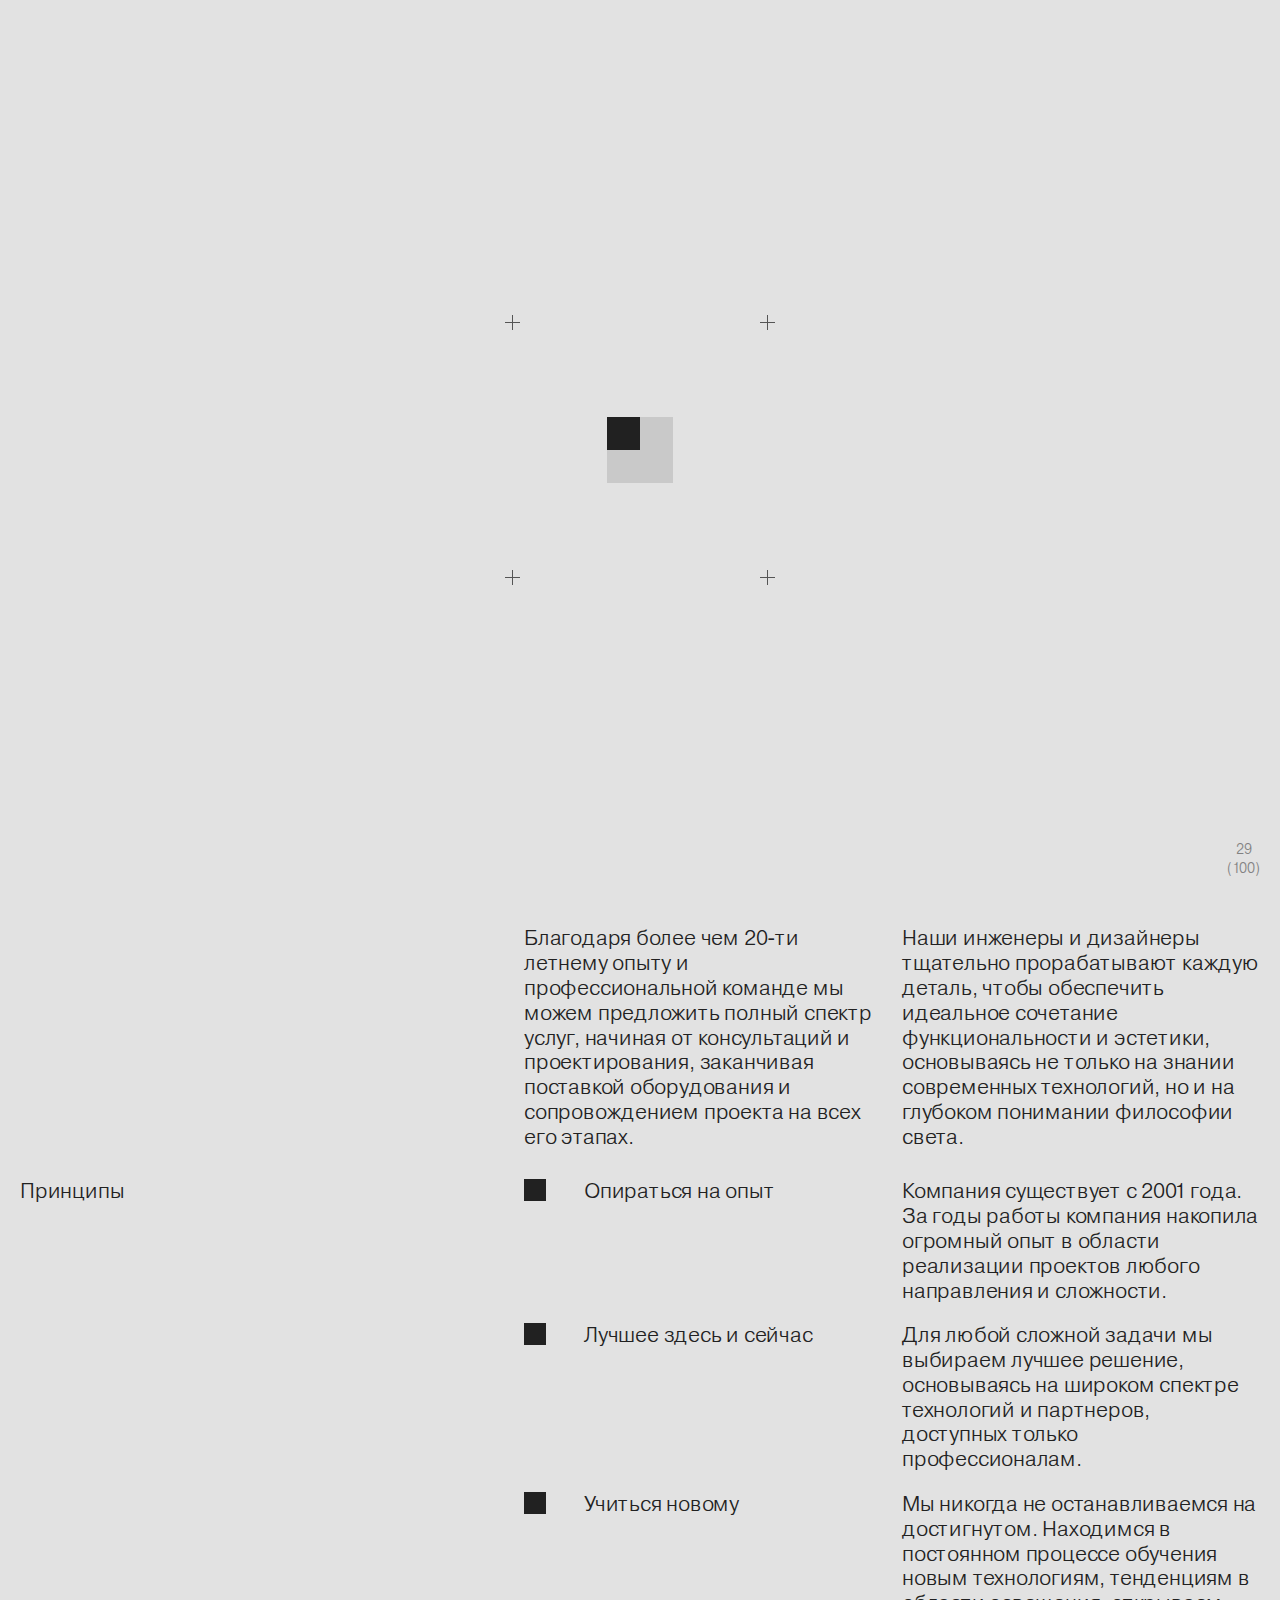
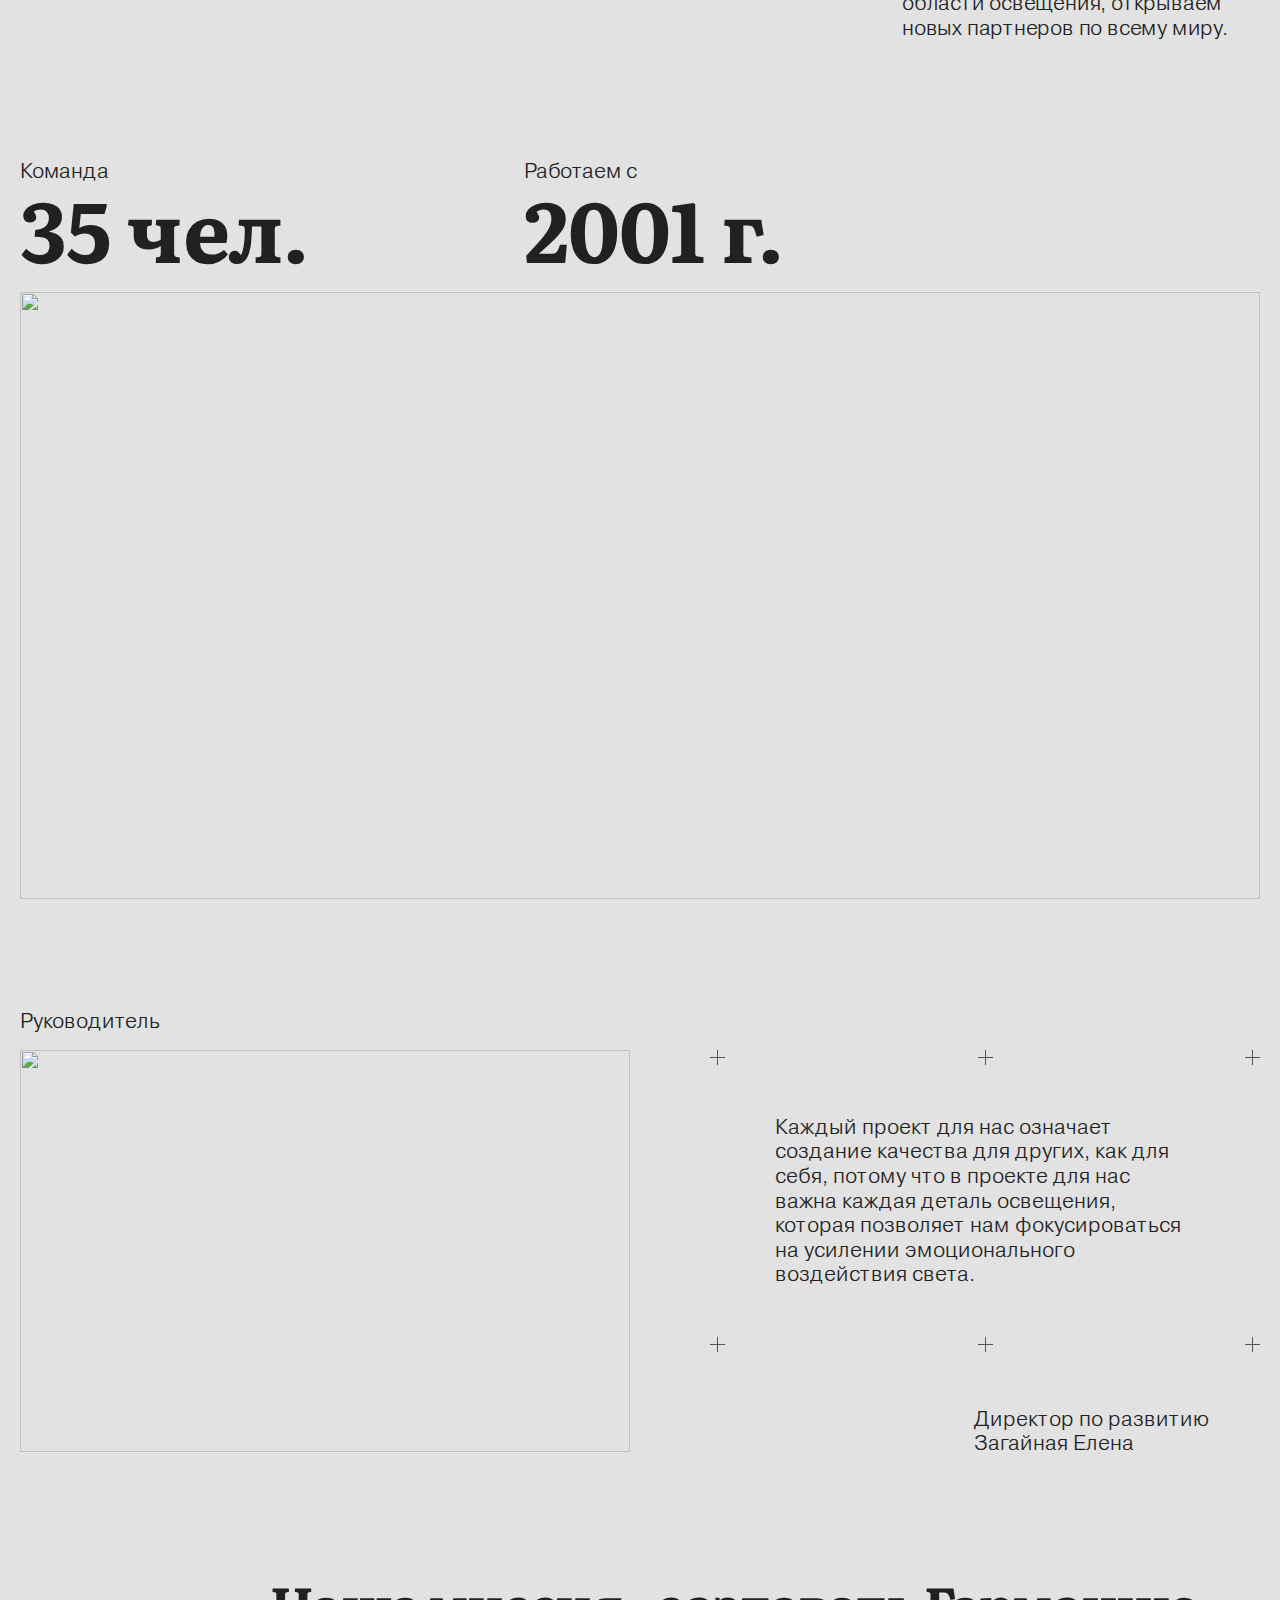
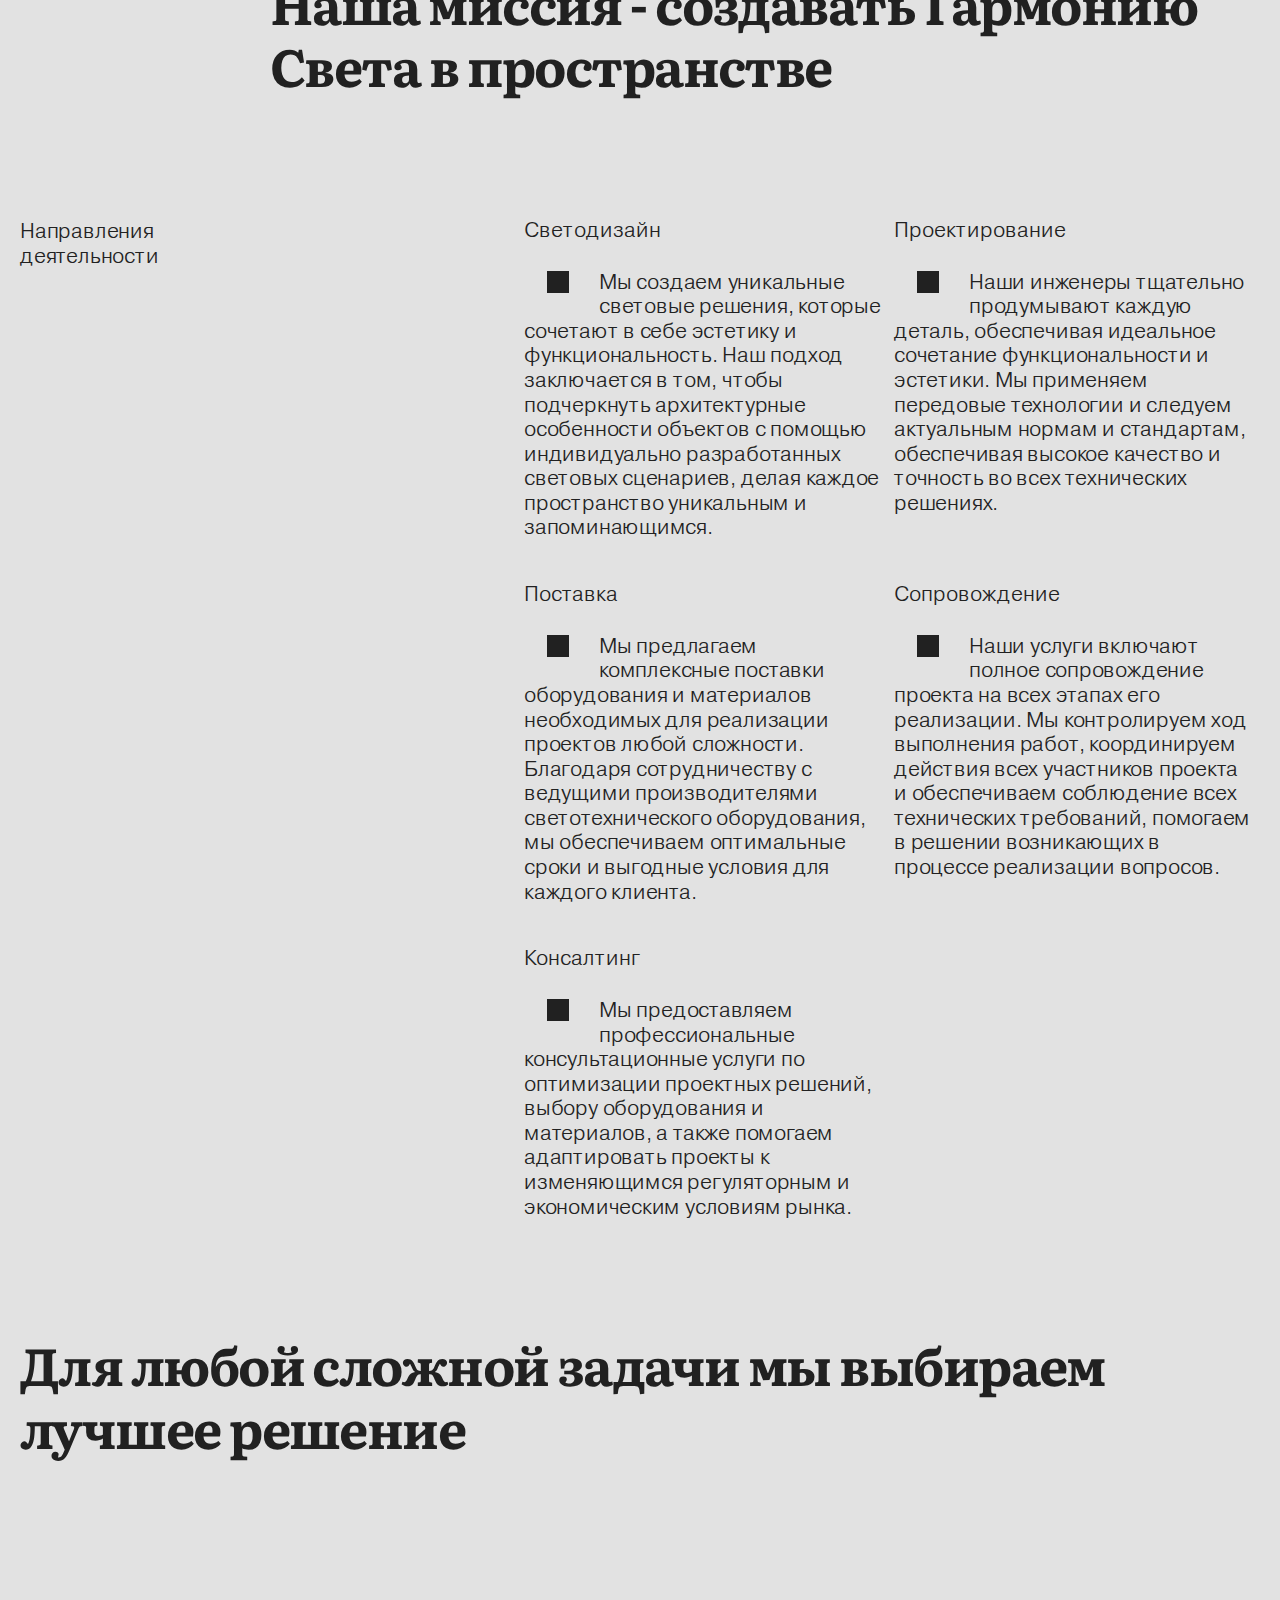
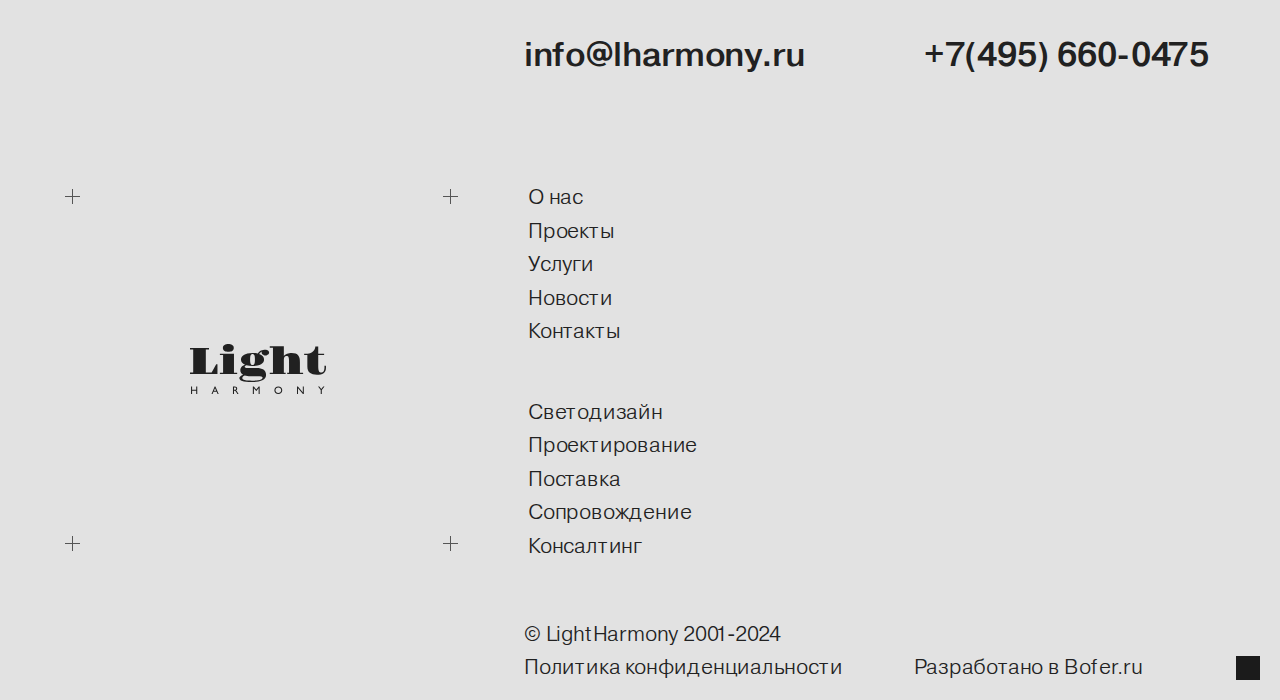
==== commit 50764fe8: "fix 30" ====
--- a/about-us-page.html
+++ b/about-us-page.html
@@ -103,6 +103,9 @@
               />
             </div>
           </div>
+          <div class="options-header__reset">
+            <a href="javascript:;" class="js-reset-options">Сбросить настройки</a>
+          </div>
         </div>
       </div>
       <div class="wrapper">
@@ -373,6 +376,7 @@
                       <li><a href="#">Консалтинг</a></li>
                     </ul>
                   </li>
+                  <li class="header-news-btn-mobile"><a>Новости</a></li>
                   <li><a href="/contacts-page.html">Контакты</a></li>
                 </ul>
                 <div class="header__bottom-mob">
--- a/css/main.css
+++ b/css/main.css
@@ -36,6 +36,7 @@
     --light-theme-input-header-bg-hover: rgba(212, 212, 212, 1);
     --dark-theme-options-bg: rgba(226, 226, 226, 1);
     --dark-theme-options-text: rgba(78, 78, 78, 1);
+    --options-disable: #818181;
 }
 
 body {
@@ -161,7 +162,7 @@
 
 @media (max-width: 639px) {
     h1.title-h1 span {
-        font-size: 26px;
+        font-size: 28px;
         font-weight: 700;
     }
 }
@@ -226,7 +227,11 @@
     width: 69px;
     height: 69px;
     border: 1px solid var(--orange-theme);
-    transition: all 0.15s ease 0s;
+    transition: all 0.15s ease 0s, width 0.4s ease 0s, height 0.4s ease 0s;
+}
+.follow-big.active {
+    width: 0;
+    height: 0;
 }
 
 .follow-small {
@@ -367,6 +372,9 @@
 body.dark-active .options-header * {
     color: var(--dark-theme-options-text);
 }
+body.dark-active .options-header__reset a:after {
+    background: var(--dark-theme-options-text);
+}
 body.dark-active .options-header .toggle {
     background-color: var(--light-theme-grey-bg);
 }
--- a/css/header/header.css
+++ b/css/header/header.css
@@ -77,6 +77,7 @@
   display: flex;
   align-items: center;
   flex: 1 0 auto;
+  position: relative;
 }
 @media (max-width: 1279px) {
   .header__btns {
@@ -115,6 +116,7 @@
   }
 }
 .header__search {
+  cursor: pointer;
   flex: 1 1 auto;
   position: relative;
   margin-left: 20px;
@@ -147,6 +149,7 @@
   padding: 0 16px;
   font-weight: 300;
   font-size: 14px;
+  pointer-events: none;
 }
 .header__search-btn {
   width: 16px;
@@ -528,11 +531,6 @@
 .header__news-mobile {
   display: none;
 }
-@media (max-width: 639px) {
-  .header__news-mobile {
-    display: block;
-  }
-}
 .header__news-header {
   display: flex;
   justify-content: space-between;
--- a/css/options/options.css
+++ b/css/options/options.css
@@ -32,11 +32,45 @@
 }
 .options-header__row {
   display: flex;
+  flex-wrap: wrap;
 }
 @media (max-width: 700px) {
   .options-header__row {
     flex-direction: column;
   }
+}
+.options-header__reset {
+  width: 100%;
+  margin-top: 15px;
+  font-size: 14px;
+}
+.options-header__reset a {
+  font-family: "Pragmatica";
+  font-size: 14px;
+  line-height: 117%;
+  letter-spacing: -0.01em;
+  font-weight: 300;
+  color: var(--light-theme-options-text);
+  display: inline-block;
+  position: relative;
+}
+.options-header__reset a::after {
+  content: "";
+  display: block;
+  height: 1px;
+  width: 100%;
+  position: absolute;
+  bottom: 0;
+  left: 0;
+  background: var(--light-theme-options-text);
+}
+.options-header__reset a:not(.active) {
+  color: var(--options-disable) !important;
+  pointer-events: none;
+  user-select: none;
+}
+.options-header__reset a:not(.active)::after {
+  background: var(--options-disable) !important;
 }
 .options-header .setting,
 .options-header .slider {
@@ -75,9 +109,7 @@
 .options-header .toggle {
   width: 30px;
   height: 16px;
-  -webkit-appearance: none;
-     -moz-appearance: none;
-          appearance: none;
+  appearance: none;
   background-color: var(--dark-theme-dark-bg);
   border-radius: 50px;
   position: relative;
@@ -131,9 +163,11 @@
   margin: 0;
   opacity: 0;
   transition: opacity 0.5s ease, padding 0.5s ease;
-  padding: 30px 30px 110px 30px;
+  padding: 30px 30px 67px 30px;
 }
 
 .options-header.show .options-header__row {
   opacity: 1;
-}/*# sourceMappingURL=options.css.map */+}
+
+/*# sourceMappingURL=options.css.map */
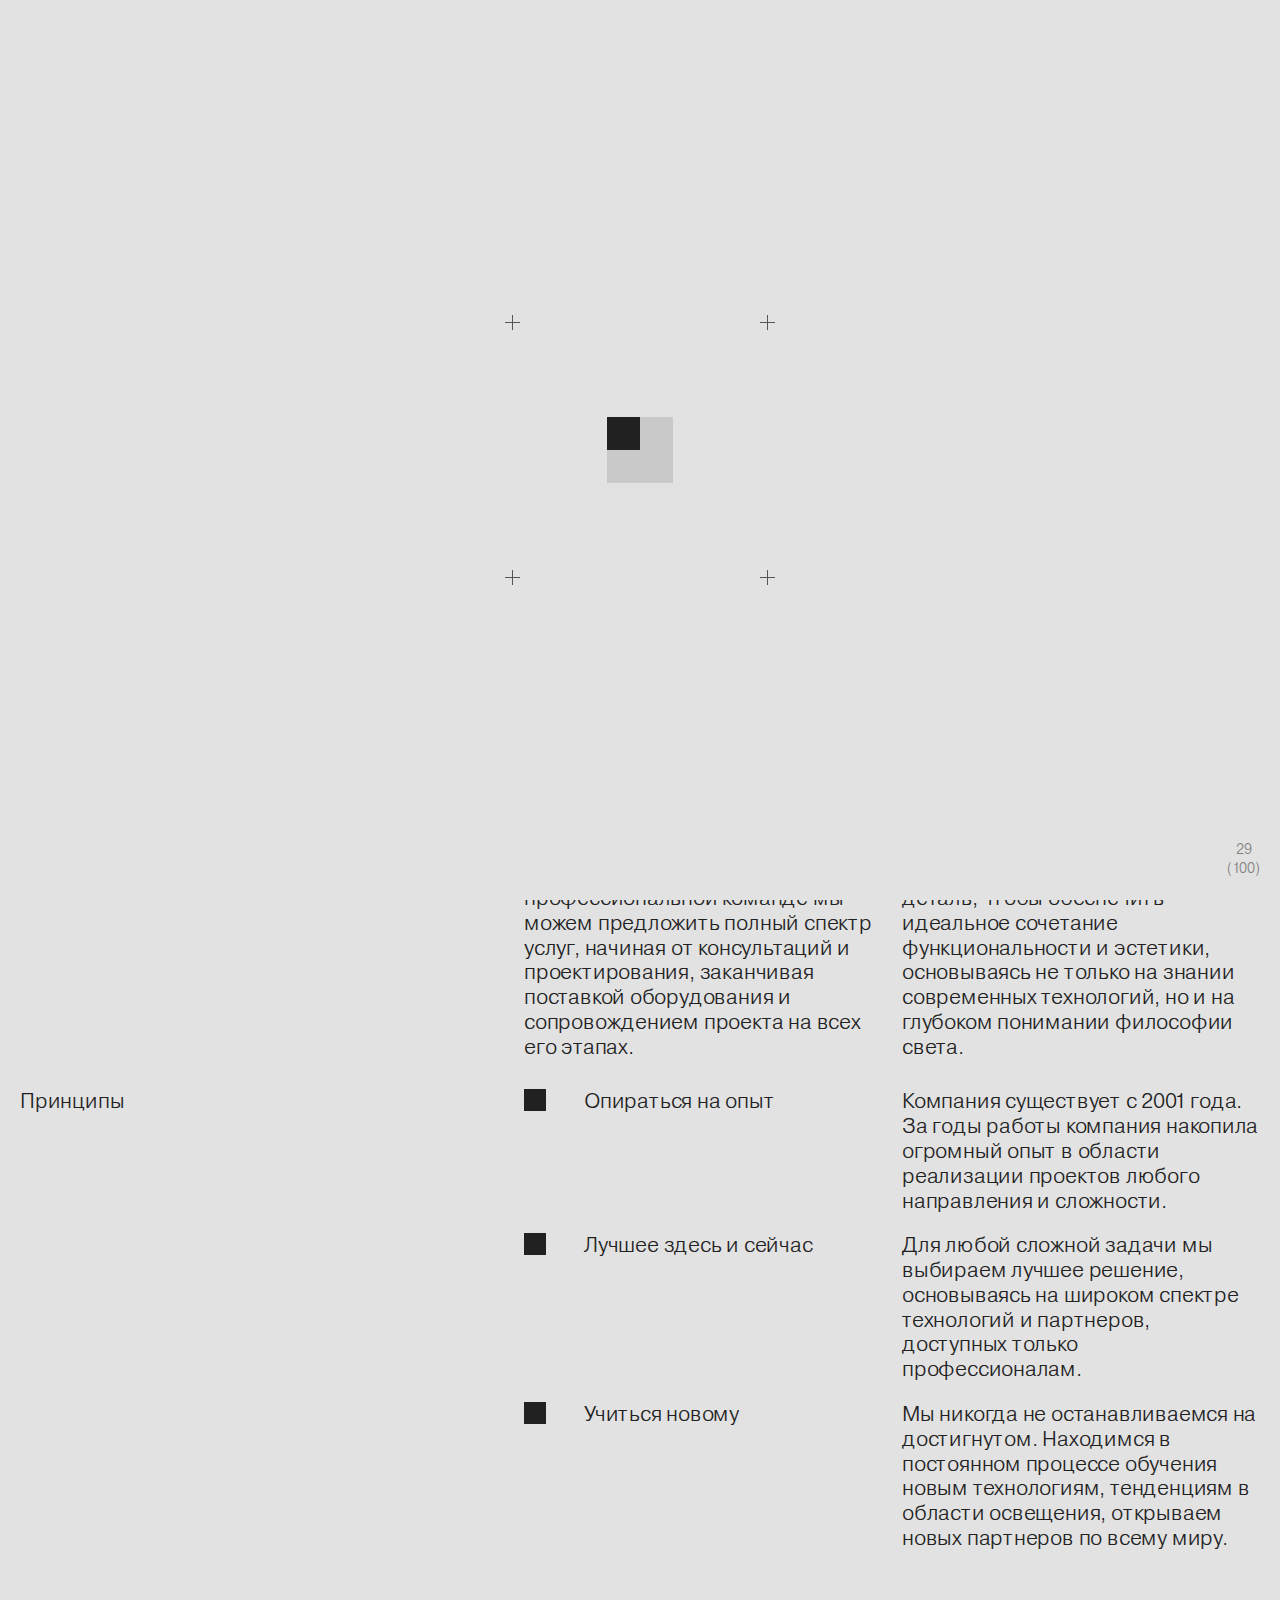
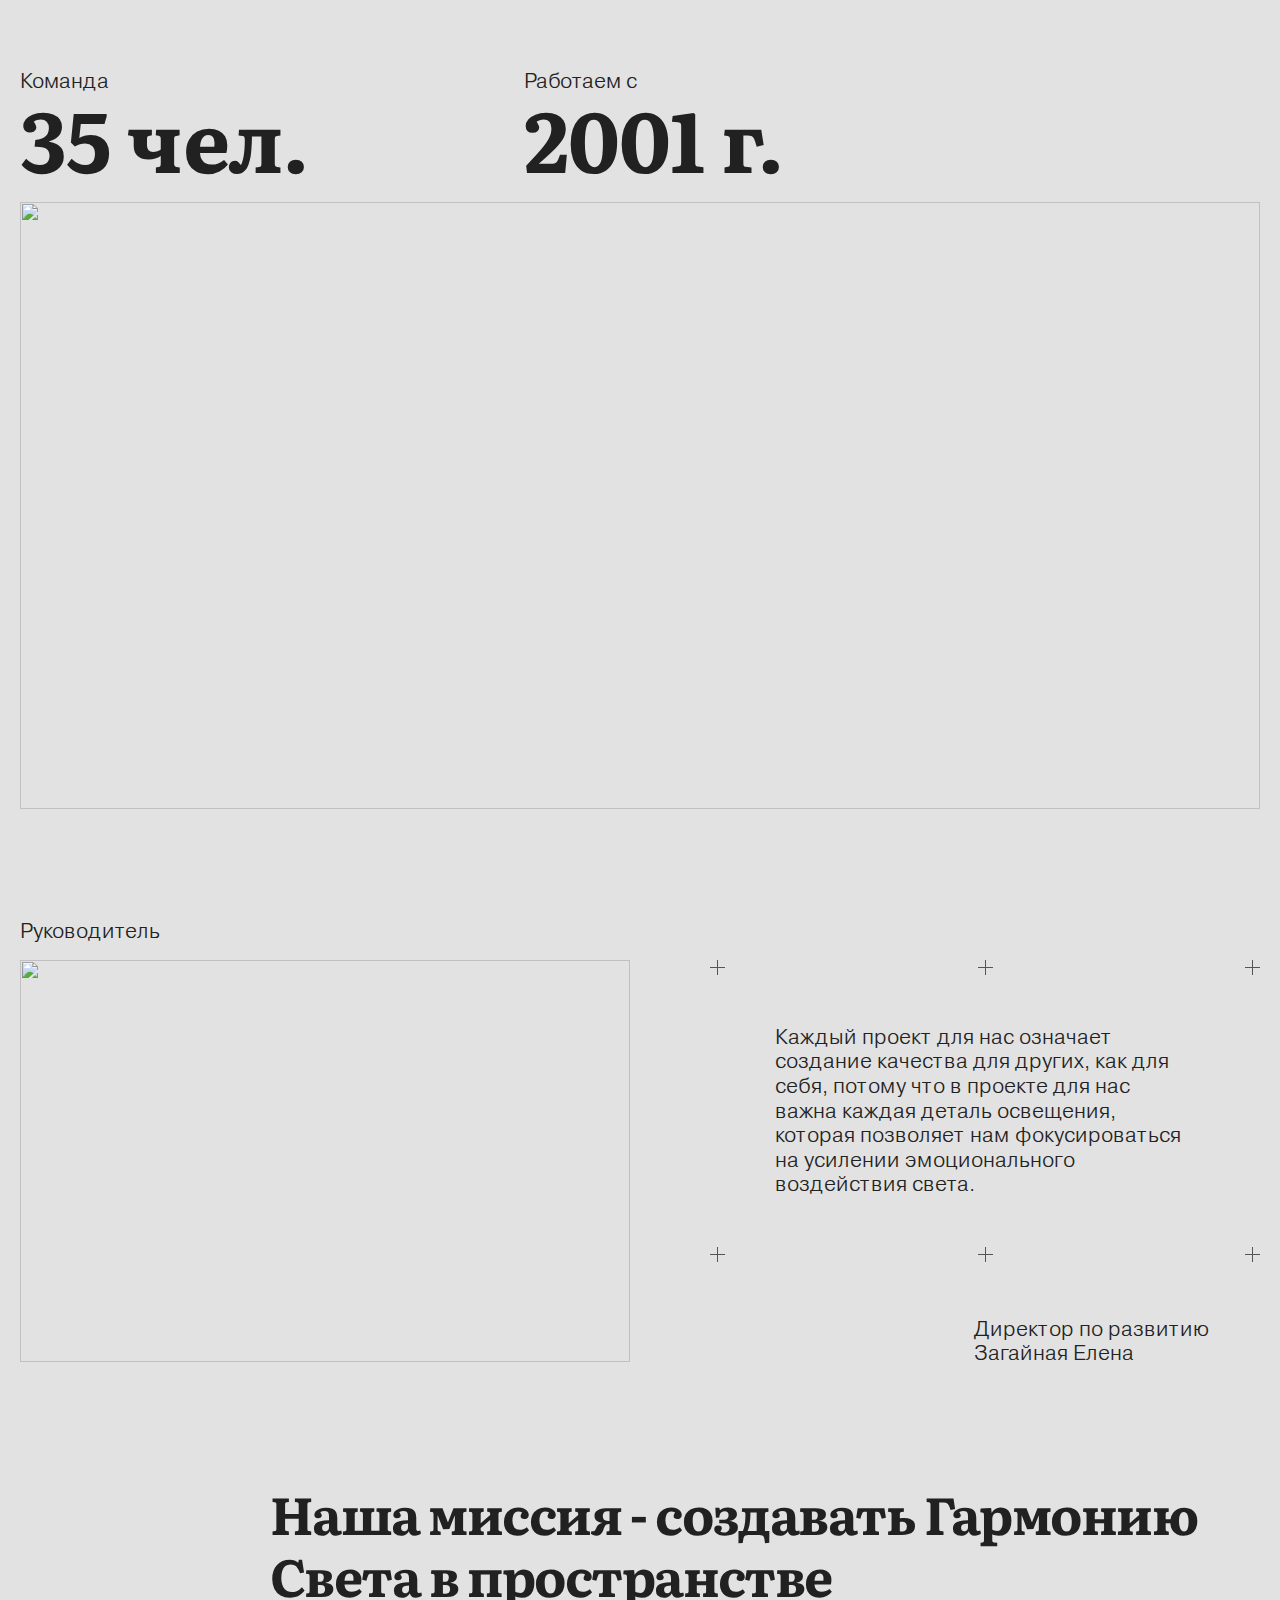
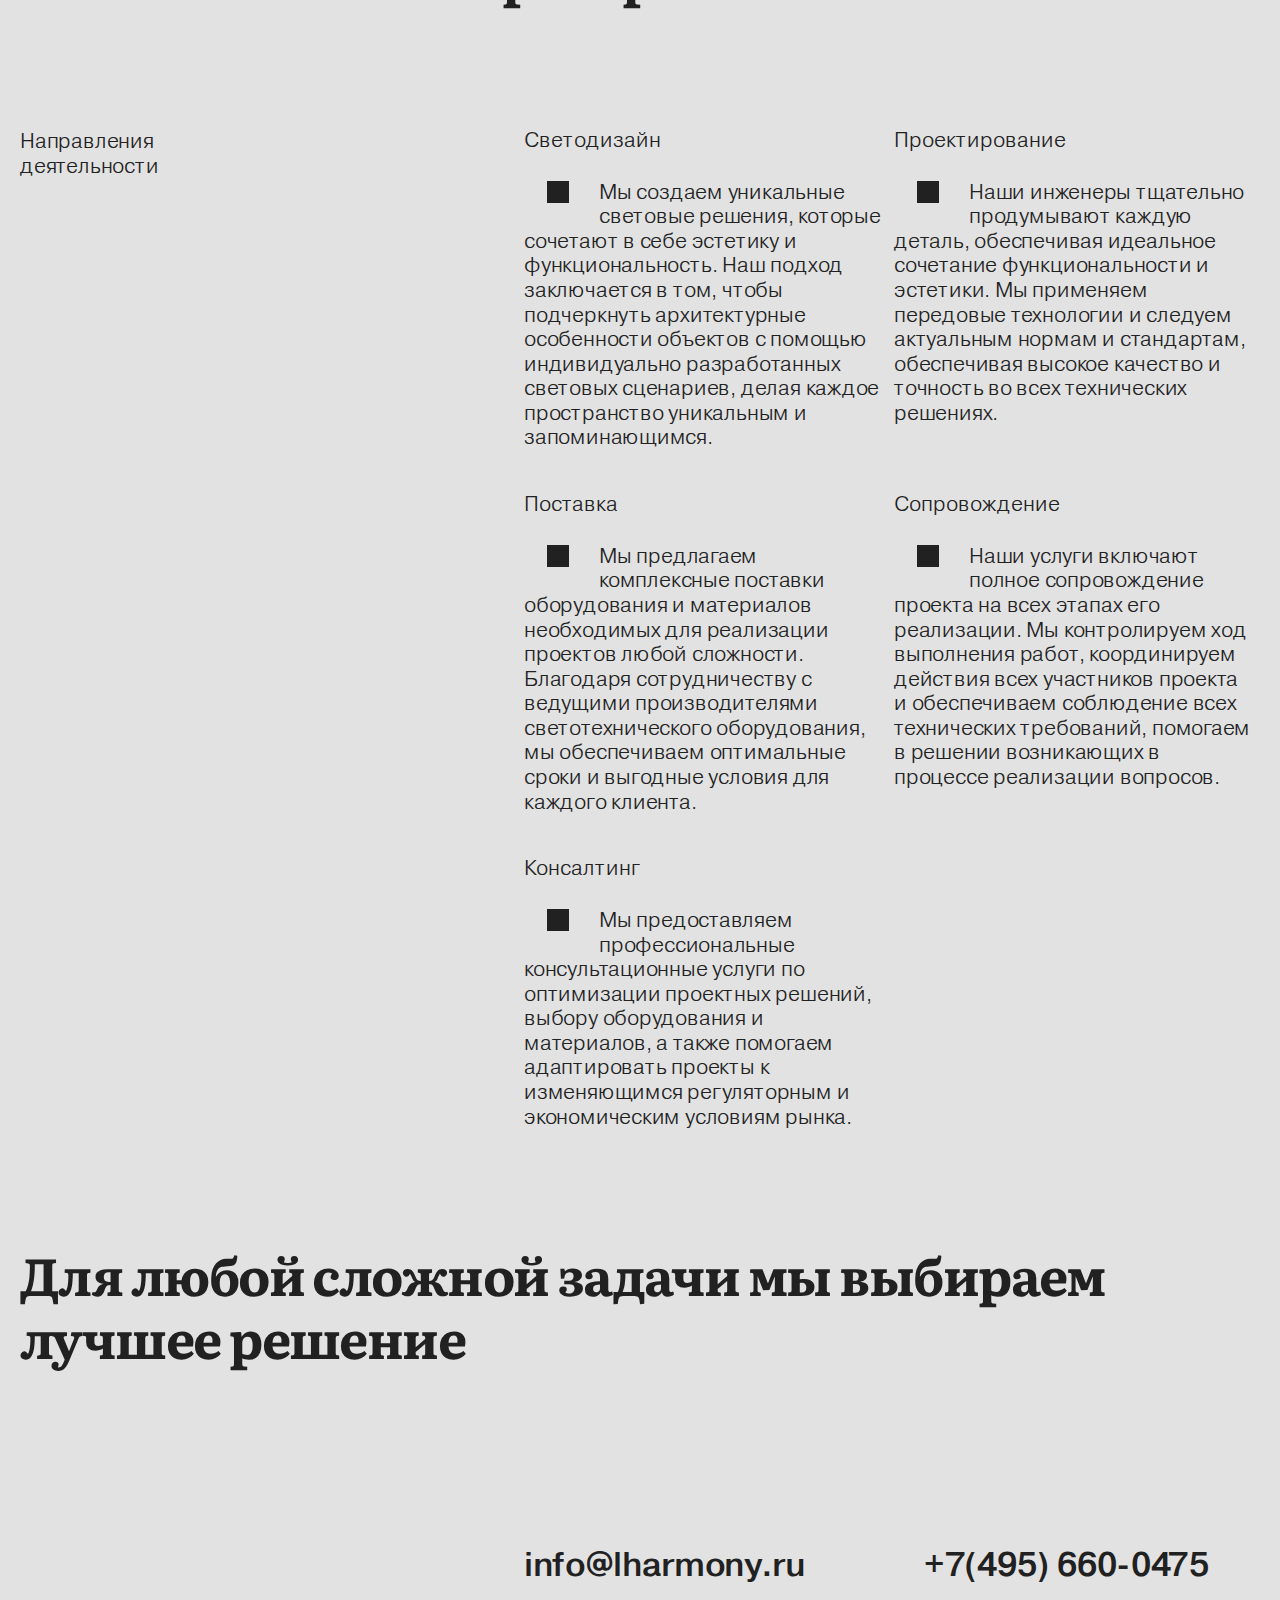
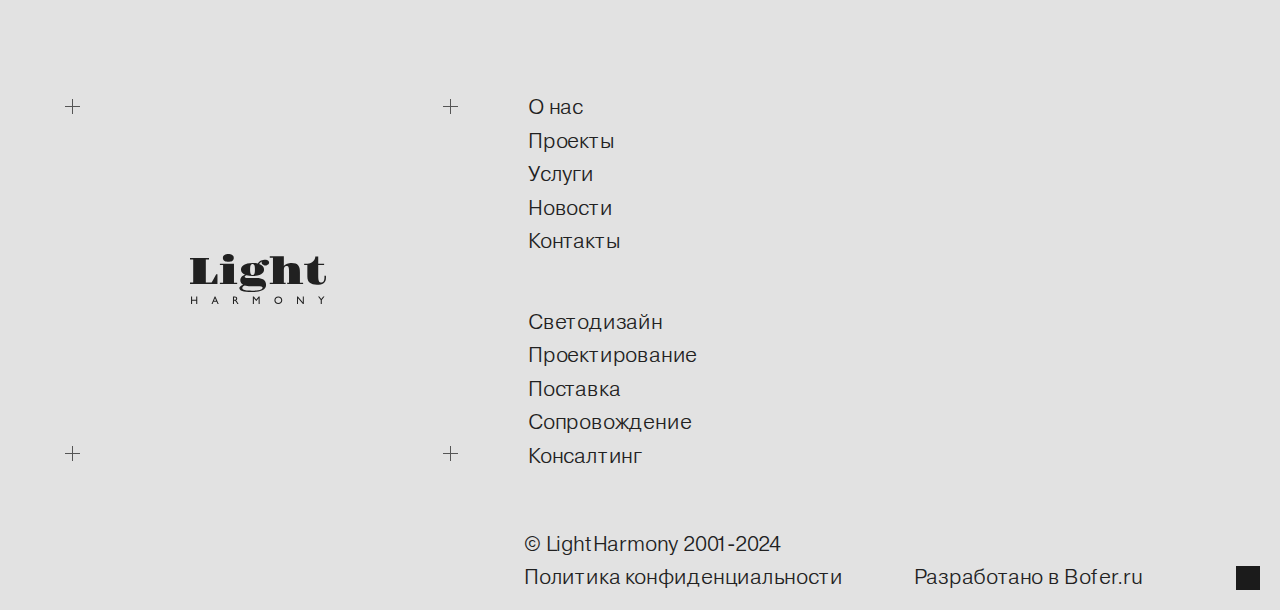
==== commit 9fa6a03d: "fix 32" ====
--- a/about-us-page.html
+++ b/about-us-page.html
@@ -144,217 +144,123 @@
 </svg>
 
               </div>
-              <div class="header__search">
-                <input
-                  class="header__search-input"
-                  type="text"
-                  placeholder="Новости"
-                />
-                <div class="header__search-btn">
-                  <svg width="9" height="9" viewBox="0 0 9 9" fill="none" xmlns="http://www.w3.org/2000/svg">
-<path d="M7.41163 1.27072L8.51562 1.27072L8.51562 8.87874L0.907625 8.87874L0.907625 7.76274L4.42362 7.76274L6.67962 7.82274L0.499625 1.67872L1.29163 0.886718L7.47163 7.01874L7.41163 4.66672L7.41163 1.27072Z" fill="#555555"/>
-</svg>
-
-                </div>
-              </div>
-              <div class="header__news header__news-desktop">
-                <div class="header__news-header">
-                  <span>Новости</span>
-                  <div class="header__news-close">
-                    <svg width="10" height="10" viewBox="0 0 10 10" fill="none" xmlns="http://www.w3.org/2000/svg">
-                      <path d="M9.24805 8.94201L1 1.104" stroke="#555555"/>
-                      <path d="M9.14721 0.999765L1.10156 9.04541" stroke="#555555"/>
-                    </svg>
-                  </div>
-                </div>
-                <ul>
-                  <li>
-                    <a href="#">
-                      <figure>
-                        <div class="header__news-img">
-                          <img src="images/news1.png" alt="Новость изображение">
-                        </div>
-                        <h3>Заголовок важного события крупно</h3>
-                        <p>Анонс текста новости, написанный в две строки, эту новость интересно читать и хочется узнать больше</p>
-                        <div class="header__news-telegram-link">
-                          <svg width="9" height="9" viewBox="0 0 9 9" fill="none" xmlns="http://www.w3.org/2000/svg">
-                            <path d="M1.27072 1.58789V0.483887H8.87874V8.09189H7.76274V4.57589L7.82274 2.31989L1.67872 8.49989L0.886719 7.70789L7.01874 1.52789L4.66672 1.58789H1.27072Z" fill="#212121"/>
-                          </svg>
-                          <span>Читать в Telegram</span>
-                        </div>
-                      </figure>
-                    </a>
-                  </li>
-                  <li>
-                    <a href="#">
-                      <figure>
-                        <div class="header__news-img">
-                          <img src="images/news2.png" alt="Новость изображение">
-                        </div>
-                        <h3>Заголовок важного события крупно</h3>
-                        <p>Анонс текста новости, написанный в две строки, эту новость интересно читать и хочется узнать больше</p>
-                        <div class="header__news-telegram-link">
-                          <svg width="9" height="9" viewBox="0 0 9 9" fill="none" xmlns="http://www.w3.org/2000/svg">
-                            <path d="M1.27072 1.58789V0.483887H8.87874V8.09189H7.76274V4.57589L7.82274 2.31989L1.67872 8.49989L0.886719 7.70789L7.01874 1.52789L4.66672 1.58789H1.27072Z" fill="#212121"/>
-                          </svg>
-                          <span>Читать в Telegram</span>
-                        </div>
-                      </figure>
-                    </a>
-                  </li>
-                  <li>
-                    <a href="#">
-                      <figure>
-                        <div class="header__news-img">
-                          <img src="images/news2.png" alt="Новость изображение">
-                        </div>
-                        <h3>Заголовок важного события крупно</h3>
-                        <p>Анонс текста новости, написанный в две строки, эту новость интересно читать и хочется узнать больше</p>
-                        <div class="header__news-telegram-link">
-                          <svg width="9" height="9" viewBox="0 0 9 9" fill="none" xmlns="http://www.w3.org/2000/svg">
-                            <path d="M1.27072 1.58789V0.483887H8.87874V8.09189H7.76274V4.57589L7.82274 2.31989L1.67872 8.49989L0.886719 7.70789L7.01874 1.52789L4.66672 1.58789H1.27072Z" fill="#212121"/>
-                          </svg>
-                          <span>Читать в Telegram</span>
-                        </div>
-                      </figure>
-                    </a>
-                  </li>
-                  <li>
-                    <a href="#">
-                      <figure>
-                        <div class="header__news-img">
-                          <img src="images/news2.png" alt="Новость изображение">
-                        </div>
-                        <h3>Заголовок важного события крупно</h3>
-                        <p>Анонс текста новости, написанный в две строки, эту новость интересно читать и хочется узнать больше</p>
-                        <div class="header__news-telegram-link">
-                          <svg width="9" height="9" viewBox="0 0 9 9" fill="none" xmlns="http://www.w3.org/2000/svg">
-                            <path d="M1.27072 1.58789V0.483887H8.87874V8.09189H7.76274V4.57589L7.82274 2.31989L1.67872 8.49989L0.886719 7.70789L7.01874 1.52789L4.66672 1.58789H1.27072Z" fill="#212121"/>
-                          </svg>
-                          <span>Читать в Telegram</span>
-                        </div>
-                      </figure>
-                    </a>
-                  </li>
-                  <li>
-                    <a href="#">
-                      <figure>
-                        <div class="header__news-img">
-                          <img src="images/news2.png" alt="Новость изображение">
-                        </div>
-                        <h3>Заголовок важного события крупно</h3>
-                        <p>Анонс текста новости, написанный в две строки, эту новость интересно читать и хочется узнать больше</p>
-                        <div class="header__news-telegram-link">
-                          <svg width="9" height="9" viewBox="0 0 9 9" fill="none" xmlns="http://www.w3.org/2000/svg">
-                            <path d="M1.27072 1.58789V0.483887H8.87874V8.09189H7.76274V4.57589L7.82274 2.31989L1.67872 8.49989L0.886719 7.70789L7.01874 1.52789L4.66672 1.58789H1.27072Z" fill="#212121"/>
-                          </svg>
-                          <span>Читать в Telegram</span>
-                        </div>
-                      </figure>
-                    </a>
-                  </li>
-                </ul>
-                
-              </div>
-            </div>
-            <div class="header__news header__news-mobile">
-              <div class="header__news-header">
-                <span>Новости</span>
-                <div class="header__news-close">
-                  <svg width="10" height="10" viewBox="0 0 10 10" fill="none" xmlns="http://www.w3.org/2000/svg">
-                    <path d="M9.24805 8.94201L1 1.104" stroke="#555555"/>
-                    <path d="M9.14721 0.999765L1.10156 9.04541" stroke="#555555"/>
-                  </svg>
-                </div>
-              </div>
-              <ul>
-                <li>
-                  <a href="#">
-                    <figure>
-                      <div class="header__news-img">
-                        <img src="images/news1.png" alt="Новость изображение">
-                      </div>
-                      <h3>Заголовок важного события крупно</h3>
-                      <p>Анонс текста новости, написанный в две строки, эту новость интересно читать и хочется узнать больше</p>
-                      <div class="header__news-telegram-link">
-                        <svg width="9" height="9" viewBox="0 0 9 9" fill="none" xmlns="http://www.w3.org/2000/svg">
-                          <path d="M1.27072 1.58789V0.483887H8.87874V8.09189H7.76274V4.57589L7.82274 2.31989L1.67872 8.49989L0.886719 7.70789L7.01874 1.52789L4.66672 1.58789H1.27072Z" fill="#212121"/>
-                        </svg>
-                        <span>Читать в Telegram</span>
-                      </div>
-                    </figure>
-                  </a>
-                </li>
-                <li>
-                  <a href="#">
-                    <figure>
-                      <div class="header__news-img">
-                        <img src="images/news2.png" alt="Новость изображение">
-                      </div>
-                      <h3>Заголовок важного события крупно</h3>
-                      <p>Анонс текста новости, написанный в две строки, эту новость интересно читать и хочется узнать больше</p>
-                      <div class="header__news-telegram-link">
-                        <svg width="9" height="9" viewBox="0 0 9 9" fill="none" xmlns="http://www.w3.org/2000/svg">
-                          <path d="M1.27072 1.58789V0.483887H8.87874V8.09189H7.76274V4.57589L7.82274 2.31989L1.67872 8.49989L0.886719 7.70789L7.01874 1.52789L4.66672 1.58789H1.27072Z" fill="#212121"/>
-                        </svg>
-                        <span>Читать в Telegram</span>
-                      </div>
-                    </figure>
-                  </a>
-                </li>
-                <li>
-                  <a href="#">
-                    <figure>
-                      <div class="header__news-img">
-                        <img src="images/news2.png" alt="Новость изображение">
-                      </div>
-                      <h3>Заголовок важного события крупно</h3>
-                      <p>Анонс текста новости, написанный в две строки, эту новость интересно читать и хочется узнать больше</p>
-                      <div class="header__news-telegram-link">
-                        <svg width="9" height="9" viewBox="0 0 9 9" fill="none" xmlns="http://www.w3.org/2000/svg">
-                          <path d="M1.27072 1.58789V0.483887H8.87874V8.09189H7.76274V4.57589L7.82274 2.31989L1.67872 8.49989L0.886719 7.70789L7.01874 1.52789L4.66672 1.58789H1.27072Z" fill="#212121"/>
-                        </svg>
-                        <span>Читать в Telegram</span>
-                      </div>
-                    </figure>
-                  </a>
-                </li>
-                <li>
-                  <a href="#">
-                    <figure>
-                      <div class="header__news-img">
-                        <img src="images/news2.png" alt="Новость изображение">
-                      </div>
-                      <h3>Заголовок важного события крупно</h3>
-                      <p>Анонс текста новости, написанный в две строки, эту новость интересно читать и хочется узнать больше</p>
-                      <div class="header__news-telegram-link">
-                        <svg width="9" height="9" viewBox="0 0 9 9" fill="none" xmlns="http://www.w3.org/2000/svg">
-                          <path d="M1.27072 1.58789V0.483887H8.87874V8.09189H7.76274V4.57589L7.82274 2.31989L1.67872 8.49989L0.886719 7.70789L7.01874 1.52789L4.66672 1.58789H1.27072Z" fill="#212121"/>
-                        </svg>
-                        <span>Читать в Telegram</span>
-                      </div>
-                    </figure>
-                  </a>
-                </li>
-                <li>
-                  <a href="#">
-                    <figure>
-                      <div class="header__news-img">
-                        <img src="images/news2.png" alt="Новость изображение">
-                      </div>
-                      <h3>Заголовок важного события крупно</h3>
-                      <p>Анонс текста новости, написанный в две строки, эту новость интересно читать и хочется узнать больше</p>
-                      <div class="header__news-telegram-link">
-                        <svg width="9" height="9" viewBox="0 0 9 9" fill="none" xmlns="http://www.w3.org/2000/svg">
-                          <path d="M1.27072 1.58789V0.483887H8.87874V8.09189H7.76274V4.57589L7.82274 2.31989L1.67872 8.49989L0.886719 7.70789L7.01874 1.52789L4.66672 1.58789H1.27072Z" fill="#212121"/>
-                        </svg>
-                        <span>Читать в Telegram</span>
-                      </div>
-                    </figure>
-                  </a>
-                </li>
-              </ul>
-              
+              <div class="header__widget header__widget--btn">
+                <div class="header__news-wrapper">
+                  <div class="header__search js-show-news">
+                    <div class="header__search-text">Новости</div>
+                    <div class="header__search-btn header__search-btn--open">
+                      <svg width="9" height="9" viewBox="0 0 9 9" fill="none" xmlns="http://www.w3.org/2000/svg">
+                        <path d="M7.41163 1.27072L8.51562 1.27072L8.51562 8.87874L0.907625 8.87874L0.907625 7.76274L4.42362 7.76274L6.67962 7.82274L0.499625 1.67872L1.29163 0.886718L7.47163 7.01874L7.41163 4.66672L7.41163 1.27072Z" fill="#555555"/>
+                      </svg>
+                    </div>
+                  </div>
+                </div>
+              </div>
+              <div class="header__widget header__widget--news">
+                <div class="header__widget-background js-close-news"></div>
+                <div class="header__news-wrapper">
+                  <div class="header__search js-close-news">
+                    <div class="header__search-text">Новости</div>
+                    <div class="header__search-btn header__search-btn--close">
+                      <svg width="10" height="10" viewBox="0 0 10 10" fill="none" xmlns="http://www.w3.org/2000/svg">
+                        <path d="M9.24805 8.94201L1 1.104" stroke="#555555"/>
+                        <path d="M9.14721 0.999765L1.10156 9.04541" stroke="#555555"/>
+                      </svg>
+                    </div>
+                  </div>
+                  <div class="header__news-scroll">
+                    <div class="header__news">
+                      <ul>
+                        <li>
+                          <a href="#">
+                            <figure>
+                              <div class="header__news-img">
+                                <img src="images/news1.png" alt="Новость изображение">
+                              </div>
+                              <h3>Заголовок важного события крупно</h3>
+                              <p>Анонс текста новости, написанный в две строки, эту новость интересно читать и хочется узнать больше</p>
+                              <div class="header__news-telegram-link">
+                                <svg width="9" height="9" viewBox="0 0 9 9" fill="none" xmlns="http://www.w3.org/2000/svg">
+                                  <path d="M1.27072 1.58789V0.483887H8.87874V8.09189H7.76274V4.57589L7.82274 2.31989L1.67872 8.49989L0.886719 7.70789L7.01874 1.52789L4.66672 1.58789H1.27072Z" fill="#212121"/>
+                                </svg>
+                                <span>Читать в Telegram</span>
+                              </div>
+                            </figure>
+                          </a>
+                        </li>
+                        <li>
+                          <a href="#">
+                            <figure>
+                              <div class="header__news-img">
+                                <img src="images/news2.png" alt="Новость изображение">
+                              </div>
+                              <h3>Заголовок важного события крупно</h3>
+                              <p>Анонс текста новости, написанный в две строки, эту новость интересно читать и хочется узнать больше</p>
+                              <div class="header__news-telegram-link">
+                                <svg width="9" height="9" viewBox="0 0 9 9" fill="none" xmlns="http://www.w3.org/2000/svg">
+                                  <path d="M1.27072 1.58789V0.483887H8.87874V8.09189H7.76274V4.57589L7.82274 2.31989L1.67872 8.49989L0.886719 7.70789L7.01874 1.52789L4.66672 1.58789H1.27072Z" fill="#212121"/>
+                                </svg>
+                                <span>Читать в Telegram</span>
+                              </div>
+                            </figure>
+                          </a>
+                        </li>
+                        <li>
+                          <a href="#">
+                            <figure>
+                              <div class="header__news-img">
+                                <img src="images/news2.png" alt="Новость изображение">
+                              </div>
+                              <h3>Заголовок важного события крупно</h3>
+                              <p>Анонс текста новости, написанный в две строки, эту новость интересно читать и хочется узнать больше</p>
+                              <div class="header__news-telegram-link">
+                                <svg width="9" height="9" viewBox="0 0 9 9" fill="none" xmlns="http://www.w3.org/2000/svg">
+                                  <path d="M1.27072 1.58789V0.483887H8.87874V8.09189H7.76274V4.57589L7.82274 2.31989L1.67872 8.49989L0.886719 7.70789L7.01874 1.52789L4.66672 1.58789H1.27072Z" fill="#212121"/>
+                                </svg>
+                                <span>Читать в Telegram</span>
+                              </div>
+                            </figure>
+                          </a>
+                        </li>
+                        <li>
+                          <a href="#">
+                            <figure>
+                              <div class="header__news-img">
+                                <img src="images/news2.png" alt="Новость изображение">
+                              </div>
+                              <h3>Заголовок важного события крупно</h3>
+                              <p>Анонс текста новости, написанный в две строки, эту новость интересно читать и хочется узнать больше</p>
+                              <div class="header__news-telegram-link">
+                                <svg width="9" height="9" viewBox="0 0 9 9" fill="none" xmlns="http://www.w3.org/2000/svg">
+                                  <path d="M1.27072 1.58789V0.483887H8.87874V8.09189H7.76274V4.57589L7.82274 2.31989L1.67872 8.49989L0.886719 7.70789L7.01874 1.52789L4.66672 1.58789H1.27072Z" fill="#212121"/>
+                                </svg>
+                                <span>Читать в Telegram</span>
+                              </div>
+                            </figure>
+                          </a>
+                        </li>
+                        <li>
+                          <a href="#">
+                            <figure>
+                              <div class="header__news-img">
+                                <img src="images/news2.png" alt="Новость изображение">
+                              </div>
+                              <h3>Заголовок важного события крупно</h3>
+                              <p>Анонс текста новости, написанный в две строки, эту новость интересно читать и хочется узнать больше</p>
+                              <div class="header__news-telegram-link">
+                                <svg width="9" height="9" viewBox="0 0 9 9" fill="none" xmlns="http://www.w3.org/2000/svg">
+                                  <path d="M1.27072 1.58789V0.483887H8.87874V8.09189H7.76274V4.57589L7.82274 2.31989L1.67872 8.49989L0.886719 7.70789L7.01874 1.52789L4.66672 1.58789H1.27072Z" fill="#212121"/>
+                                </svg>
+                                <span>Читать в Telegram</span>
+                              </div>
+                            </figure>
+                          </a>
+                        </li>
+                      </ul>
+                    </div>
+                  </div>
+                </div>
+              </div>
             </div>
             <nav class="header__nav">
               <div id="burderHeader" class="header__burger burder-header">
@@ -376,7 +282,7 @@
                       <li><a href="#">Консалтинг</a></li>
                     </ul>
                   </li>
-                  <li class="header-news-btn-mobile"><a>Новости</a></li>
+                  <li class="header-news-btn-mobile"><a href="javascript:;" class="js-show-news">Новости</a></li>
                   <li><a href="/contacts-page.html">Контакты</a></li>
                 </ul>
                 <div class="header__bottom-mob">
@@ -701,6 +607,7 @@
 
     <script src="js/libs/jquery-3.7.1.min.js"></script>
     <script src="js/libs/swiper-bundle.min.js"></script>
+    <script src="js/libs/gsap.min.js"></script>
 
     <script src="js/header.js"></script>
     <script src="js/options.js"></script>
--- a/css/main.css
+++ b/css/main.css
@@ -77,11 +77,14 @@
     left: 0;
 }
 @media (min-width: 1280px) {
-    .wrapper {
+    /*.wrapper {
         padding-top: 90px;
-    }
-    body.reduce-width .wrapper {
+    }*/
+    body.overflow-hidden .wrapper {
         position: fixed;
+    }
+    body.reduce-width .js-show-news {
+        pointer-events: none;
     }
     body::before,
     body::after {
@@ -312,7 +315,8 @@
     background-color: var(--dark-theme-light-text);
 }
 body.dark-active,
-body.dark-active .wrapper {
+body.dark-active .wrapper,
+body.dark-active .menu::after{
     background-color: var(--dark-theme-bg);
 }
 body.dark-active a {
@@ -465,8 +469,11 @@
     fill: var(--light-theme-bg);
 }
 
-body.dark-active .header__search-btn svg path {
+body.dark-active .header__search-btn--open svg path {
     fill: var(--light-theme-bg);
+}
+body.dark-active .header__search-btn--close svg path {
+    stroke: var(--light-theme-bg);
 }
 body.dark-active .header__logo-inner svg path {
     fill: var(--light-theme-bg);
@@ -546,6 +553,25 @@
 body.dark-active .project-page__info-title {
     color: var(--light-theme-light-text);
 }
+body.dark-active .header__search-text{
+    color: var(--dark-theme-light-text);
+}
+body.dark-active .header__news h3,
+body.dark-active .header__news-telegram-link span,
+body.dark-active .header__news p {
+    color: var(--dark-theme-light-text);
+}
+body.dark-active .header__news-telegram-link{
+    border-color: var(--dark-theme-light-text);
+}
+body.dark-active .header__news-telegram-link svg path{
+    fill: var(--dark-theme-light-text);
+}
+
+body.dark-active .header__widget--news .header__news-wrapper{
+    background-color: var(--light-theme-dark-grey);
+}
+
 @media (max-width: 1279px) {
     body.dark-active .header {
         background-color: var(--dark-theme-bg);
--- a/css/header/header.css
+++ b/css/header/header.css
@@ -4,12 +4,10 @@
   top: 0;
   left: 0;
   width: 100%;
-}
-@media (max-width: 1279px) {
-  .header {
+  /*@media (max-width: 1279px) {
     position: fixed;
     background-color: var(--light-theme-bg);
-  }
+  }*/
 }
 .header a:hover {
   color: var(--orange-theme);
@@ -83,11 +81,7 @@
   .header__btns {
     flex: 0 1 32.5%;
     justify-content: center;
-  }
-}
-@media (max-width: 639px) {
-  .header__btns {
-    display: none;
+    z-index: 111;
   }
 }
 .header__options-btn {
@@ -115,34 +109,85 @@
     display: none;
   }
 }
+.header__widget {
+  margin-left: 20px;
+  flex: 1 1 auto;
+  position: relative;
+}
+@media (max-width: 1279px) {
+  .header__widget {
+    margin-left: 10px;
+    margin-top: 15px;
+  }
+}
+.header__widget-inner {
+  position: relative;
+  overflow: hidden;
+  display: flex;
+  flex-direction: column;
+}
+.header__widget-background {
+  background: rgba(0, 0, 0, 0.3);
+  opacity: 0;
+  transition: opacity 0.2s ease;
+  position: absolute;
+  left: 0;
+  top: 0;
+  right: 0;
+  bottom: 0;
+  z-index: 1;
+}
+@media (max-width: 639px) {
+  .header__widget--btn {
+    display: none;
+  }
+}
+.header__widget--news {
+  position: fixed;
+  top: 0;
+  left: 0;
+  right: 0;
+  width: 100vw;
+  height: 100dvh;
+  margin: 0;
+  display: none;
+  justify-content: center;
+  box-sizing: border-box;
+  z-index: 11;
+}
+@media (max-width: 639px) {
+  .header__widget--news {
+    padding: 0 !important;
+  }
+}
+.header__widget--news .header__news-wrapper {
+  display: flex;
+  flex-direction: column;
+  background-color: var(--light-theme-grey-bg);
+  position: relative;
+  z-index: 2;
+}
+@media (max-width: 639px) {
+  .header__widget--news .header__news-wrapper {
+    width: 100% !important;
+  }
+}
+.header__widget--news .header__search svg {
+  width: 10px;
+  height: 10px;
+}
 .header__search {
+  width: 100%;
   cursor: pointer;
-  flex: 1 1 auto;
-  position: relative;
-  margin-left: 20px;
+  position: relative;
   min-height: 30px;
   background-color: var(--light-theme-grey-bg);
   transition: all 0.3s ease 0s;
 }
 .header__search:hover {
   background-color: var(--light-theme-input-header-bg-hover);
-  /* input {
-    color: var(--light-theme-bg) !important;
-  }
-  input::placeholder {
-    color: var(--light-theme-bg) !important;
-  }
-  svg path {
-    fill: var(--light-theme-bg);
-  } */
-}
-@media (max-width: 1279px) {
-  .header__search {
-    margin-left: 10px;
-    margin-top: 15px;
-  }
-}
-.header__search-input {
+}
+.header__search-text {
   width: 100%;
   height: 100%;
   background-color: transparent;
@@ -150,6 +195,9 @@
   font-weight: 300;
   font-size: 14px;
   pointer-events: none;
+  line-height: 30px;
+  min-width: 179px;
+  color: #555555;
 }
 .header__search-btn {
   width: 16px;
@@ -326,6 +374,16 @@
   .menu .menu__dropdown .dropdown__menu > li a {
     font-size: 21px;
   }
+  .menu::after {
+    content: "";
+    display: block;
+    position: absolute;
+    top: 100%;
+    left: 0;
+    background: var(--light-theme-bg);
+    height: 11px;
+    width: 100%;
+  }
 }
 @media (max-width: 1279px) {
   .menu.show {
@@ -501,60 +559,13 @@
   }
 }
 
-.header__news-wrapper {
-  position: relative;
-  flex: 1 1 auto;
-}
-
 .header__news {
-  width: 474px;
-  height: 80vh;
-  max-height: 80vh;
-  position: absolute;
-  top: 0%;
-  left: 50%;
-  transform: translate(-50%, 0);
+  padding: 8px;
+  display: none;
+}
+.header__news-scroll {
   overflow: auto;
-  padding: 8px;
-  background-color: var(--light-theme-grey-bg);
-  display: none;
-}
-@media (max-width: 1279px) {
-  .header__news {
-    position: fixed;
-    z-index: 99;
-    width: 100%;
-    height: 100%;
-    max-height: 100%;
-  }
-}
-.header__news-mobile {
-  display: none;
-}
-.header__news-header {
-  display: flex;
-  justify-content: space-between;
-  align-items: center;
-  margin-bottom: 11px;
-}
-.header__news-header span {
-  color: #555555;
-  font-size: 14px;
-  font-weight: 300;
-}
-.header__news-close {
-  cursor: pointer;
-  width: 15px;
-  height: 15px;
-  position: relative;
-}
-.header__news-close svg {
-  position: absolute;
-  width: 8px;
-  height: 8px;
-  top: 50%;
-  left: 50%;
-  transform: translate(-50%, -50%);
+  height: 100%;
 }
 .header__news-img {
   position: relative;
@@ -566,8 +577,7 @@
   left: 0;
   width: 100%;
   height: 100%;
-  -o-object-fit: cover;
-     object-fit: cover;
+  object-fit: cover;
 }
 .header__news h3 {
   margin-top: 10px;
@@ -607,4 +617,6 @@
 }
 .header__news li:first-child {
   margin-top: 0;
-}/*# sourceMappingURL=header.css.map */+}
+
+/*# sourceMappingURL=header.css.map */
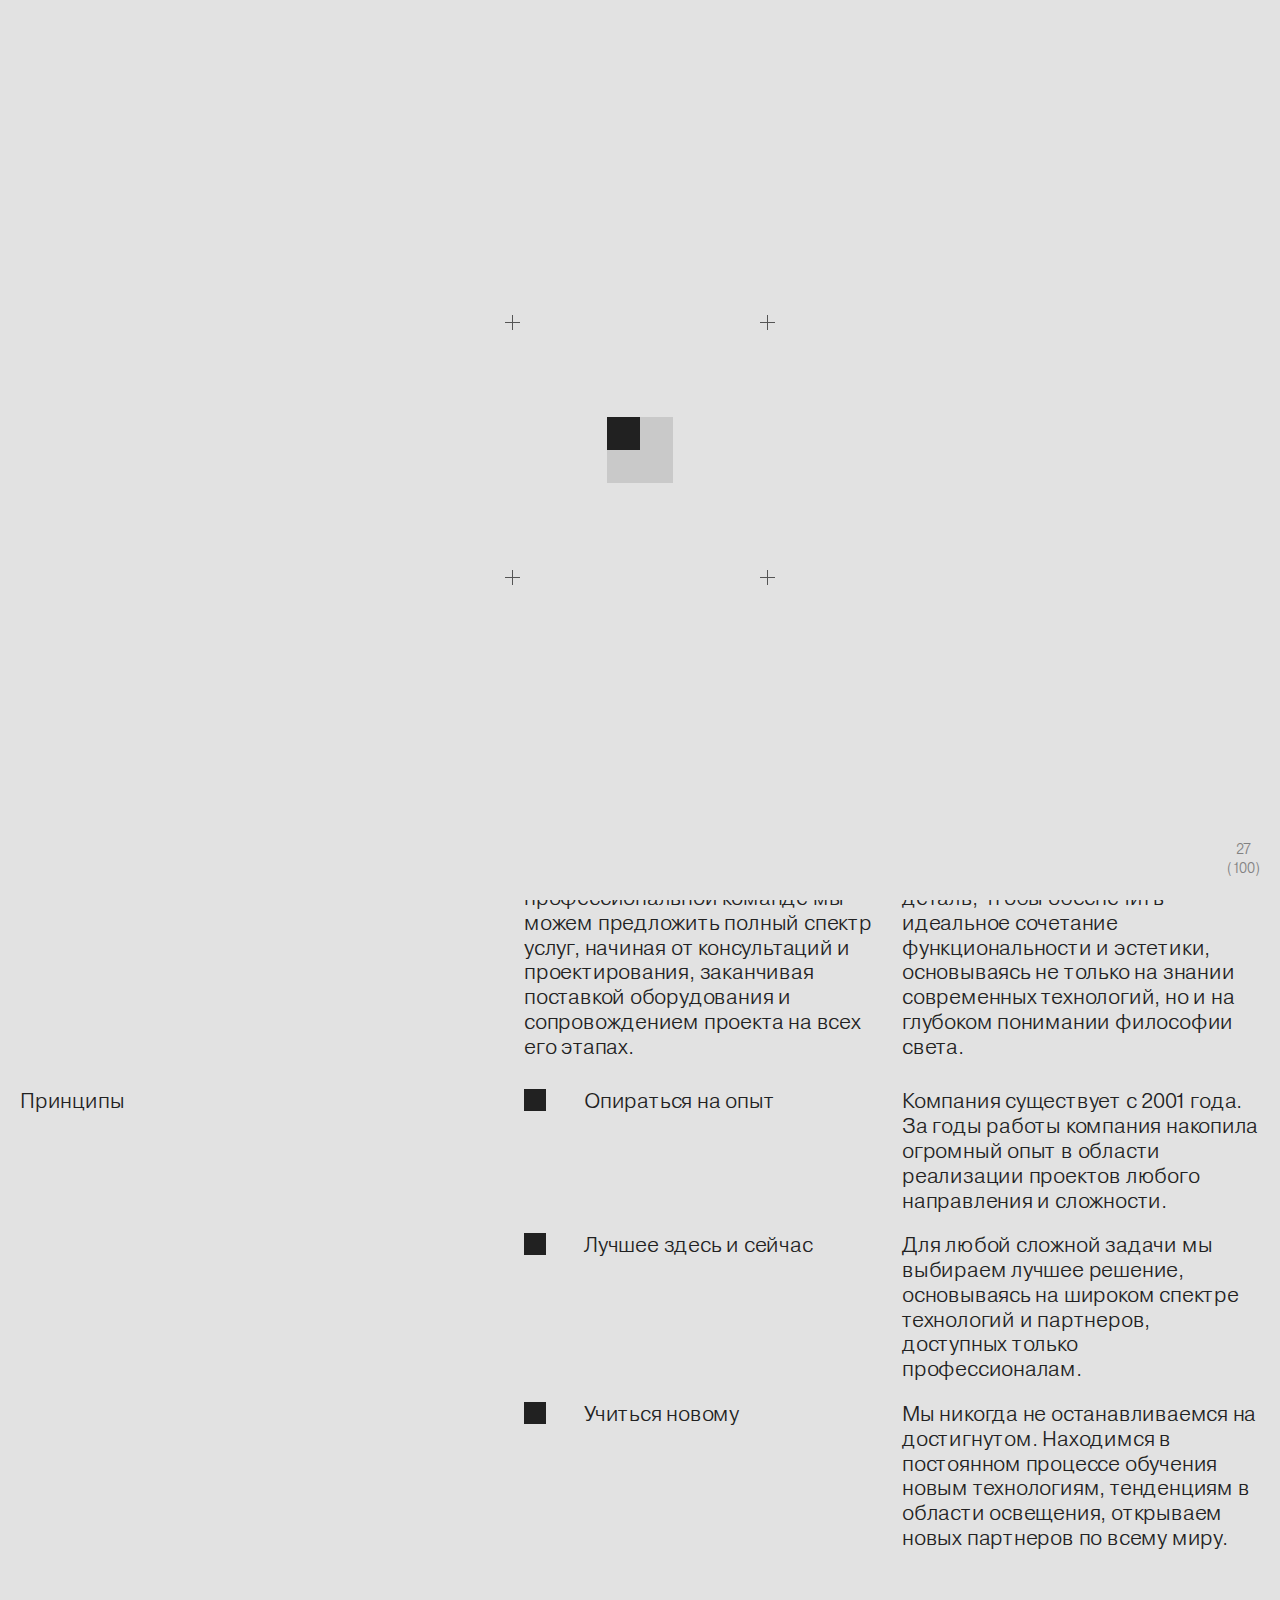
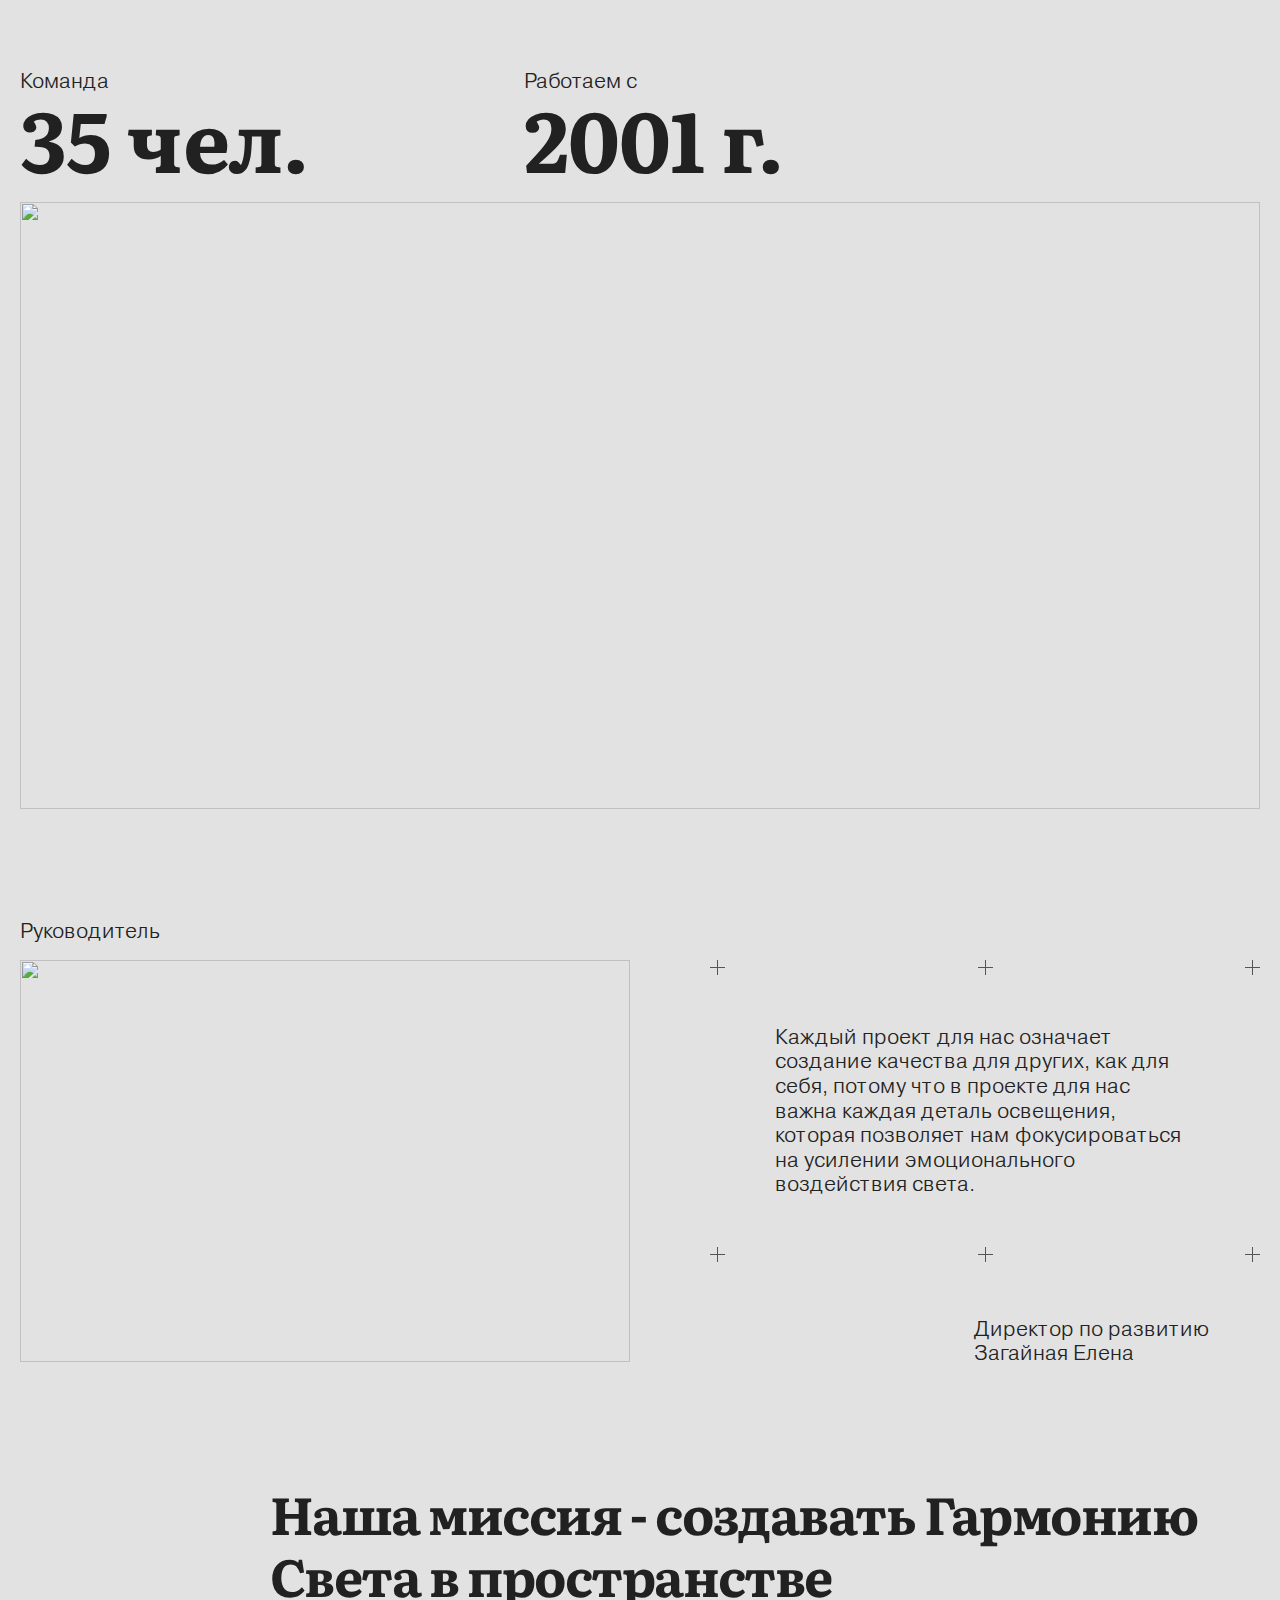
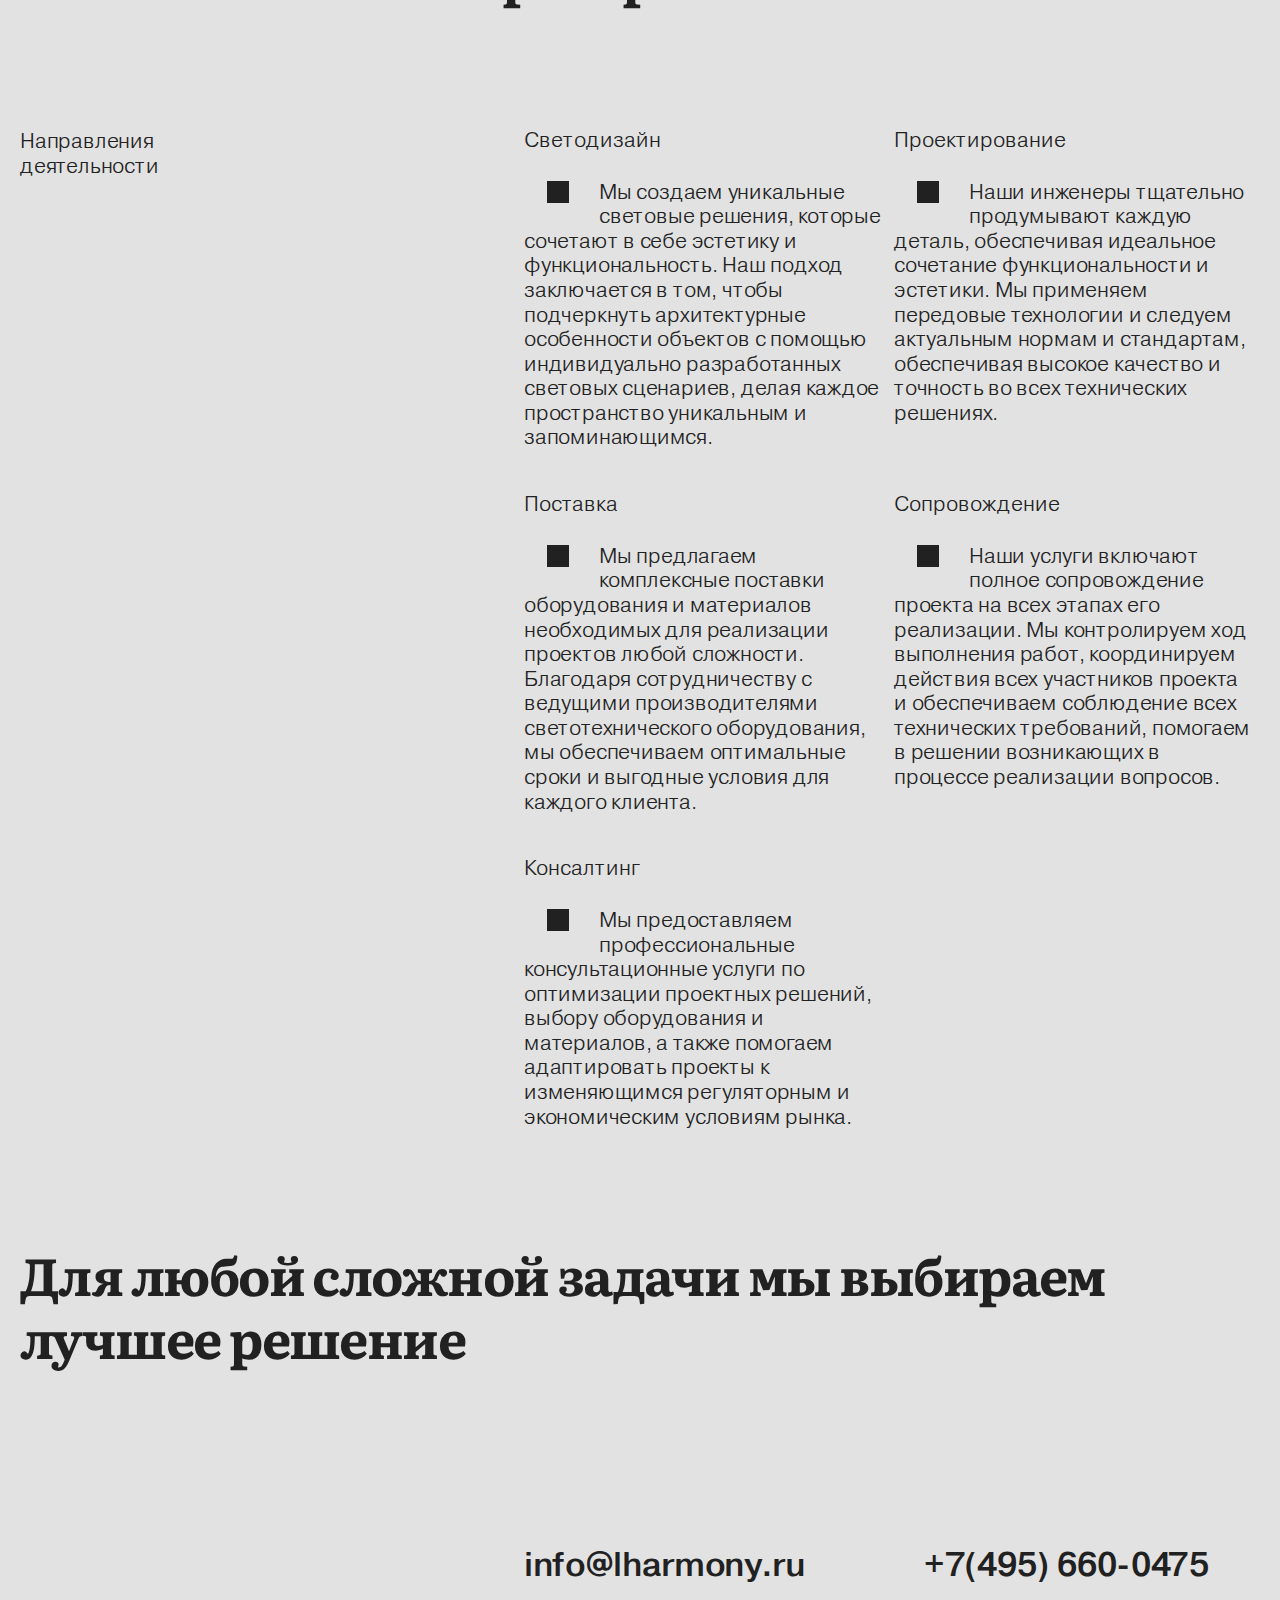
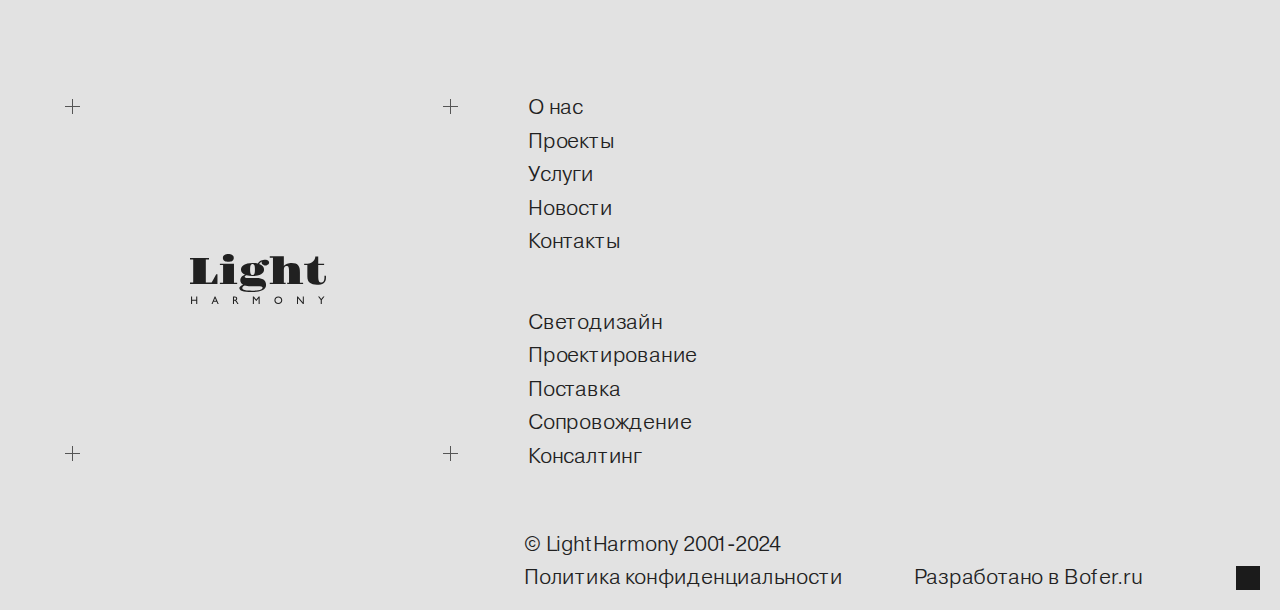
==== commit 6afb73c1: "fix 36 e" ====
--- a/about-us-page.html
+++ b/about-us-page.html
@@ -262,6 +262,7 @@
                 </div>
               </div>
             </div>
+            <div class="header__nav-placeholder"></div>
             <nav class="header__nav">
               <div id="burderHeader" class="header__burger burder-header">
                 <span></span>
--- a/css/main.css
+++ b/css/main.css
@@ -316,6 +316,7 @@
 }
 body.dark-active,
 body.dark-active .wrapper,
+body.dark-active .menu::before,
 body.dark-active .menu::after{
     background-color: var(--dark-theme-bg);
 }
--- a/css/header/header.css
+++ b/css/header/header.css
@@ -222,6 +222,23 @@
 }
 @media (max-width: 1279px) {
   .header__nav {
+    position: fixed;
+    right: 10px;
+    top: 6px;
+    z-index: 1;
+  }
+}
+@media (max-width: 639px) {
+  .header__nav {
+    top: 14px;
+  }
+}
+.header__nav-placeholder {
+  display: none;
+}
+@media (max-width: 1279px) {
+  .header__nav-placeholder {
+    display: block;
     justify-content: flex-end;
     flex: 1 1 auto;
   }
@@ -384,6 +401,16 @@
     height: 11px;
     width: 100%;
   }
+  .menu::before {
+    content: "";
+    display: block;
+    position: absolute;
+    top: 0;
+    left: -10px;
+    background: var(--light-theme-bg);
+    height: calc(100% + 11px);
+    width: 10px;
+  }
 }
 @media (max-width: 1279px) {
   .menu.show {
